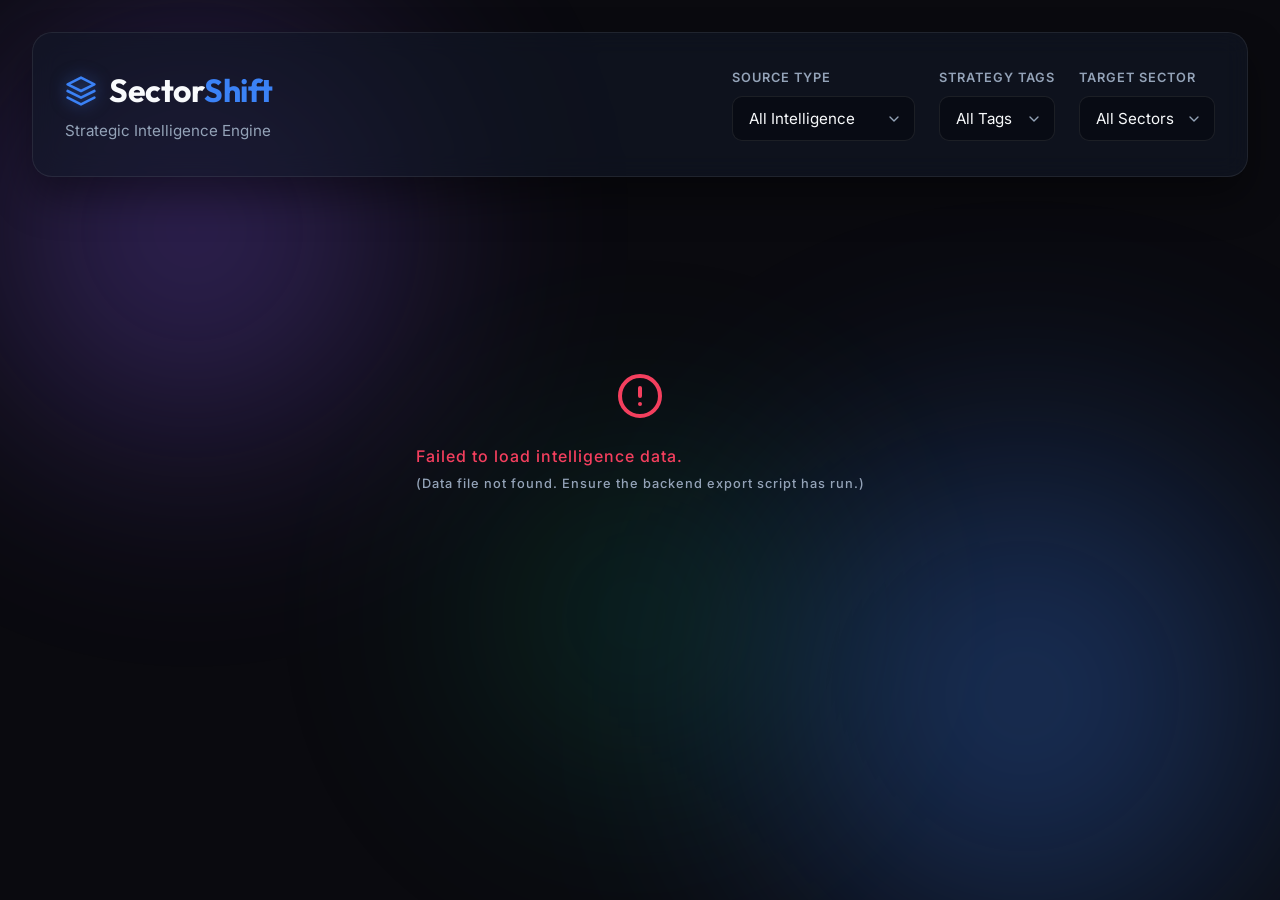
==== public/index.html @ 2c2e422d "feat: implement automated pipeline to fetch, analyze, and export ArXiv and Yahoo Finance data to Tur" ====
<!DOCTYPE html>
<html lang="en">
<head>
    <meta charset="UTF-8">
    <meta name="viewport" content="width=device-width, initial-scale=1.0">
    <title>SectorShift | Strategic Intelligence Engine</title>
    <meta name="description" content="AI-powered dashboard for analyzing breakthrough academic research and market news.">
    <link rel="preconnect" href="https://fonts.googleapis.com">
    <link rel="preconnect" href="https://fonts.gstatic.com" crossorigin>
    <link href="https://fonts.googleapis.com/css2?family=Outfit:wght@300;400;500;600;700&family=Inter:wght@300;400;500;600&display=swap" rel="stylesheet">
    <link rel="stylesheet" href="style.css">
</head>
<body>
    <div class="bg-animation">
        <div class="glow-orb orb-1"></div>
        <div class="glow-orb orb-2"></div>
        <div class="glow-orb orb-3"></div>
    </div>

    <main class="dashboard">
        <header class="glass-panel">
            <div class="header-content">
                <div class="logo">
                    <svg viewBox="0 0 24 24" width="32" height="32" stroke="currentColor" stroke-width="2" fill="none" stroke-linecap="round" stroke-linejoin="round" class="logo-icon"><polygon points="12 2 2 7 12 12 22 7 12 2"></polygon><polyline points="2 17 12 22 22 17"></polyline><polyline points="2 12 12 17 22 12"></polyline></svg>
                    <h1>Sector<span>Shift</span></h1>
                </div>
                <p class="tagline">Strategic Intelligence Engine</p>
            </div>
            
            <div class="controls">
                <div class="filter-group">
                    <label for="filter-type">Source Type</label>
                    <select id="filter-type">
                        <option value="all">All Intelligence</option>
                        <option value="papers">Academic Papers</option>
                        <option value="news">Market News</option>
                    </select>
                </div>
                
                <div class="filter-group">
                    <label for="filter-tag">Strategy Tags</label>
                    <select id="filter-tag">
                        <option value="all">All Tags</option>
                    </select>
                </div>
                
                <div class="filter-group">
                    <label for="filter-sector">Target Sector</label>
                    <select id="filter-sector">
                        <option value="all">All Sectors</option>
                    </select>
                </div>
            </div>
        </header>

        <section id="results-grid" class="results-grid">
            <div class="loading-state">
                <div class="spinner"></div>
                <p>Synthesizing Intelligence...</p>
            </div>
        </section>
    </main>

    <script src="app.js"></script>
</body>
</html>
---- public/style.css ----
:root {
    --bg-dark: #0a0a0f;
    --text-primary: #f8fafc;
    --text-secondary: #94a3b8;
    --accent-blue: #3b82f6;
    --accent-purple: #8b5cf6;
    --accent-emerald: #10b981;
    --accent-rose: #f43f5e;
    
    --glass-bg: rgba(17, 24, 39, 0.6);
    --glass-border: rgba(255, 255, 255, 0.08);
    --glass-highlight: rgba(255, 255, 255, 0.12);
    
    --font-heading: 'Outfit', sans-serif;
    --font-body: 'Inter', sans-serif;
}

* {
    margin: 0;
    padding: 0;
    box-sizing: border-box;
}

body {
    background-color: var(--bg-dark);
    color: var(--text-primary);
    font-family: var(--font-body);
    min-height: 100vh;
    overflow-x: hidden;
    position: relative;
    line-height: 1.6;
}

/* Dynamic Background Orbs */
.bg-animation {
    position: fixed;
    top: 0;
    left: 0;
    width: 100vw;
    height: 100vh;
    z-index: -1;
    overflow: hidden;
}

.glow-orb {
    position: absolute;
    border-radius: 50%;
    filter: blur(100px);
    opacity: 0.4;
    animation: float 20s infinite alternate;
}

.orb-1 {
    top: -10%;
    left: -10%;
    width: 50vw;
    height: 50vw;
    background: radial-gradient(circle, var(--accent-purple), transparent 70%);
    animation-delay: 0s;
}

.orb-2 {
    bottom: -20%;
    right: -10%;
    width: 60vw;
    height: 60vw;
    background: radial-gradient(circle, var(--accent-blue), transparent 70%);
    animation-delay: -5s;
}

.orb-3 {
    top: 40%;
    left: 50%;
    width: 40vw;
    height: 40vw;
    background: radial-gradient(circle, var(--accent-emerald), transparent 70%);
    transform: translateX(-50%);
    animation-delay: -10s;
    opacity: 0.2;
}

@keyframes float {
    0% { transform: translate(0, 0) scale(1); }
    100% { transform: translate(30px, 50px) scale(1.1); }
}

/* Layout Elements */
.dashboard {
    max-width: 1400px;
    margin: 0 auto;
    padding: 2rem;
    display: flex;
    flex-direction: column;
    gap: 2rem;
}

.glass-panel {
    background: var(--glass-bg);
    backdrop-filter: blur(12px);
    -webkit-backdrop-filter: blur(12px);
    border: 1px solid var(--glass-border);
    border-radius: 20px;
    padding: 2rem;
    box-shadow: 0 20px 40px rgba(0, 0, 0, 0.4);
}

header {
    display: flex;
    justify-content: space-between;
    align-items: center;
    flex-wrap: wrap;
    gap: 2rem;
    position: sticky;
    top: 1rem;
    z-index: 100;
}

.logo {
    display: flex;
    align-items: center;
    gap: 12px;
}

.logo-icon {
    color: var(--accent-blue);
    filter: drop-shadow(0 0 8px rgba(59, 130, 246, 0.5));
}

h1 {
    font-family: var(--font-heading);
    font-size: 2rem;
    font-weight: 700;
    letter-spacing: -0.5px;
}

h1 span {
    color: var(--accent-blue);
}

.tagline {
    color: var(--text-secondary);
    font-size: 0.95rem;
    margin-top: 0.2rem;
}

.controls {
    display: flex;
    gap: 1.5rem;
    flex-wrap: wrap;
}

.filter-group {
    display: flex;
    flex-direction: column;
    gap: 0.5rem;
}

label {
    font-size: 0.8rem;
    text-transform: uppercase;
    letter-spacing: 1px;
    color: var(--text-secondary);
    font-weight: 600;
}

select {
    appearance: none;
    background: rgba(0, 0, 0, 0.3);
    border: 1px solid var(--glass-border);
    color: var(--text-primary);
    padding: 0.75rem 2.5rem 0.75rem 1rem;
    border-radius: 10px;
    font-family: var(--font-body);
    font-size: 0.95rem;
    outline: none;
    cursor: pointer;
    transition: all 0.3s ease;
    background-image: url("data:image/svg+xml,%3Csvg xmlns='http://www.w3.org/2000/svg' width='16' height='16' viewBox='0 0 24 24' fill='none' stroke='%2394a3b8' stroke-width='2' stroke-linecap='round' stroke-linejoin='round'%3E%3Cpath d='M6 9l6 6 6-6'/%3E%3C/svg%3E");
    background-repeat: no-repeat;
    background-position: right 0.75rem center;
}

select:hover, select:focus {
    border-color: var(--accent-blue);
    background-color: rgba(0, 0, 0, 0.5);
}

select option {
    background: var(--bg-dark);
    color: var(--text-primary);
}

/* Grid & Cards */
.results-grid {
    display: grid;
    grid-template-columns: repeat(auto-fill, minmax(380px, 1fr));
    gap: 1.5rem;
}

.card {
    background: var(--glass-bg);
    border: 1px solid var(--glass-border);
    border-radius: 16px;
    padding: 1.5rem;
    display: flex;
    flex-direction: column;
    gap: 1rem;
    transition: all 0.4s cubic-bezier(0.175, 0.885, 0.32, 1.275);
    position: relative;
    overflow: hidden;
}

.card::before {
    content: '';
    position: absolute;
    top: 0;
    left: 0;
    width: 100%;
    height: 4px;
    background: linear-gradient(90deg, var(--accent-blue), var(--accent-purple));
    opacity: 0;
    transition: opacity 0.3s ease;
}

.card:hover {
    transform: translateY(-5px);
    box-shadow: 0 15px 30px rgba(0, 0, 0, 0.5);
    border-color: var(--glass-highlight);
}

.card:hover::before {
    opacity: 1;
}

.card-header {
    display: flex;
    justify-content: space-between;
    align-items: flex-start;
    gap: 1rem;
}

.type-badge {
    font-size: 0.7rem;
    font-weight: 700;
    text-transform: uppercase;
    padding: 0.25rem 0.75rem;
    border-radius: 20px;
    letter-spacing: 1px;
}

.type-paper {
    background: rgba(139, 92, 246, 0.2);
    color: #c4b5fd;
    border: 1px solid rgba(139, 92, 246, 0.3);
}

.type-news {
    background: rgba(59, 130, 246, 0.2);
    color: #93c5fd;
    border: 1px solid rgba(59, 130, 246, 0.3);
}

.score {
    display: flex;
    align-items: center;
    gap: 6px;
    font-weight: 700;
    font-size: 0.9rem;
}

.score-icon {
    width: 16px;
    height: 16px;
    color: var(--accent-emerald);
}

.card-title {
    font-family: var(--font-heading);
    font-size: 1.25rem;
    font-weight: 600;
    line-height: 1.3;
    color: #fff;
    margin-bottom: 0.25rem;
}

.card-title a {
    color: inherit;
    text-decoration: none;
    transition: color 0.2s ease;
}

.card-title a:hover {
    color: var(--accent-blue);
}

.card-date {
    font-size: 0.8rem;
    color: var(--text-secondary);
}

.card-body {
    flex-grow: 1;
    font-size: 0.95rem;
    color: var(--text-secondary);
}

/* Critical Insights Section */
.insight-box {
    background: rgba(0, 0, 0, 0.3);
    border-left: 3px solid var(--accent-blue);
    padding: 1rem;
    border-radius: 0 8px 8px 0;
    margin-top: 0.5rem;
}

.insight-label {
    display: block;
    font-size: 0.75rem;
    text-transform: uppercase;
    color: var(--accent-blue);
    font-weight: 700;
    letter-spacing: 1px;
    margin-bottom: 0.25rem;
}

.insight-content {
    color: #e2e8f0;
    font-weight: 500;
    font-size: 0.95rem;
}

/* Tags Layout */
.tags {
    display: flex;
    flex-wrap: wrap;
    gap: 0.5rem;
    margin-top: auto;
    padding-top: 1rem;
    border-top: 1px solid var(--glass-border);
}

.tag {
    font-size: 0.75rem;
    padding: 0.25rem 0.75rem;
    background: rgba(255, 255, 255, 0.05);
    border: 1px solid var(--glass-border);
    border-radius: 12px;
    color: var(--text-secondary);
    transition: all 0.2s ease;
}

.tag:hover {
    background: rgba(255, 255, 255, 0.1);
    color: var(--text-primary);
}

.entities {
    margin-top: 0.5rem;
    font-size: 0.85rem;
}

.entities span {
    color: var(--accent-emerald);
    font-weight: 600;
}

.disrupted span {
    color: var(--accent-rose);
}

/* Loading State */
.loading-state {
    grid-column: 1 / -1;
    display: flex;
    flex-direction: column;
    align-items: center;
    justify-content: center;
    height: 50vh;
    gap: 1.5rem;
    color: var(--text-secondary);
    font-weight: 500;
    letter-spacing: 1px;
}

.spinner {
    width: 50px;
    height: 50px;
    border: 3px solid rgba(59, 130, 246, 0.3);
    border-radius: 50%;
    border-top-color: var(--accent-blue);
    animation: spin 1s ease-in-out infinite;
}

@keyframes spin {
    to { transform: rotate(360deg); }
}

@media (max-width: 768px) {
    header {
        flex-direction: column;
        align-items: flex-start;
    }
    
    .controls {
        width: 100%;
    }
    
    .filter-group {
        flex: 1 1 100%;
    }
    
    .results-grid {
        grid-template-columns: 1fr;
    }
}
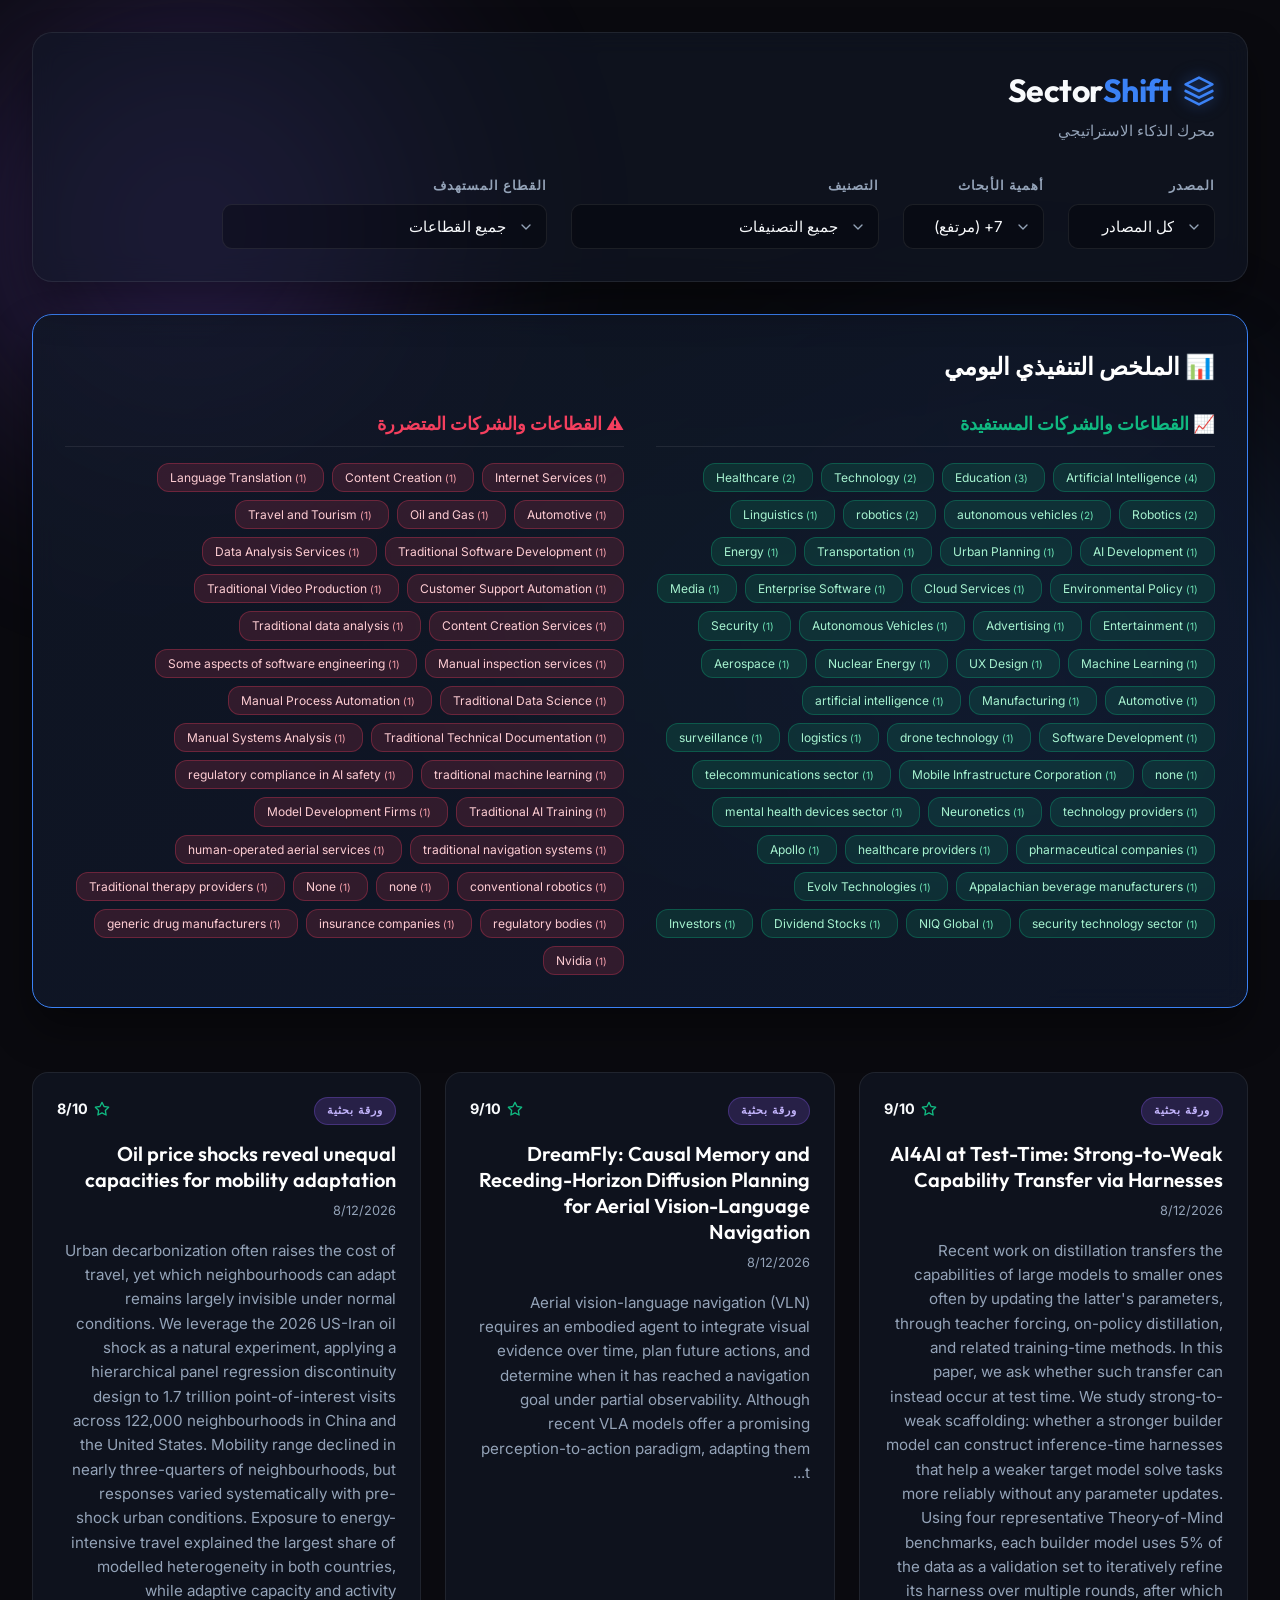
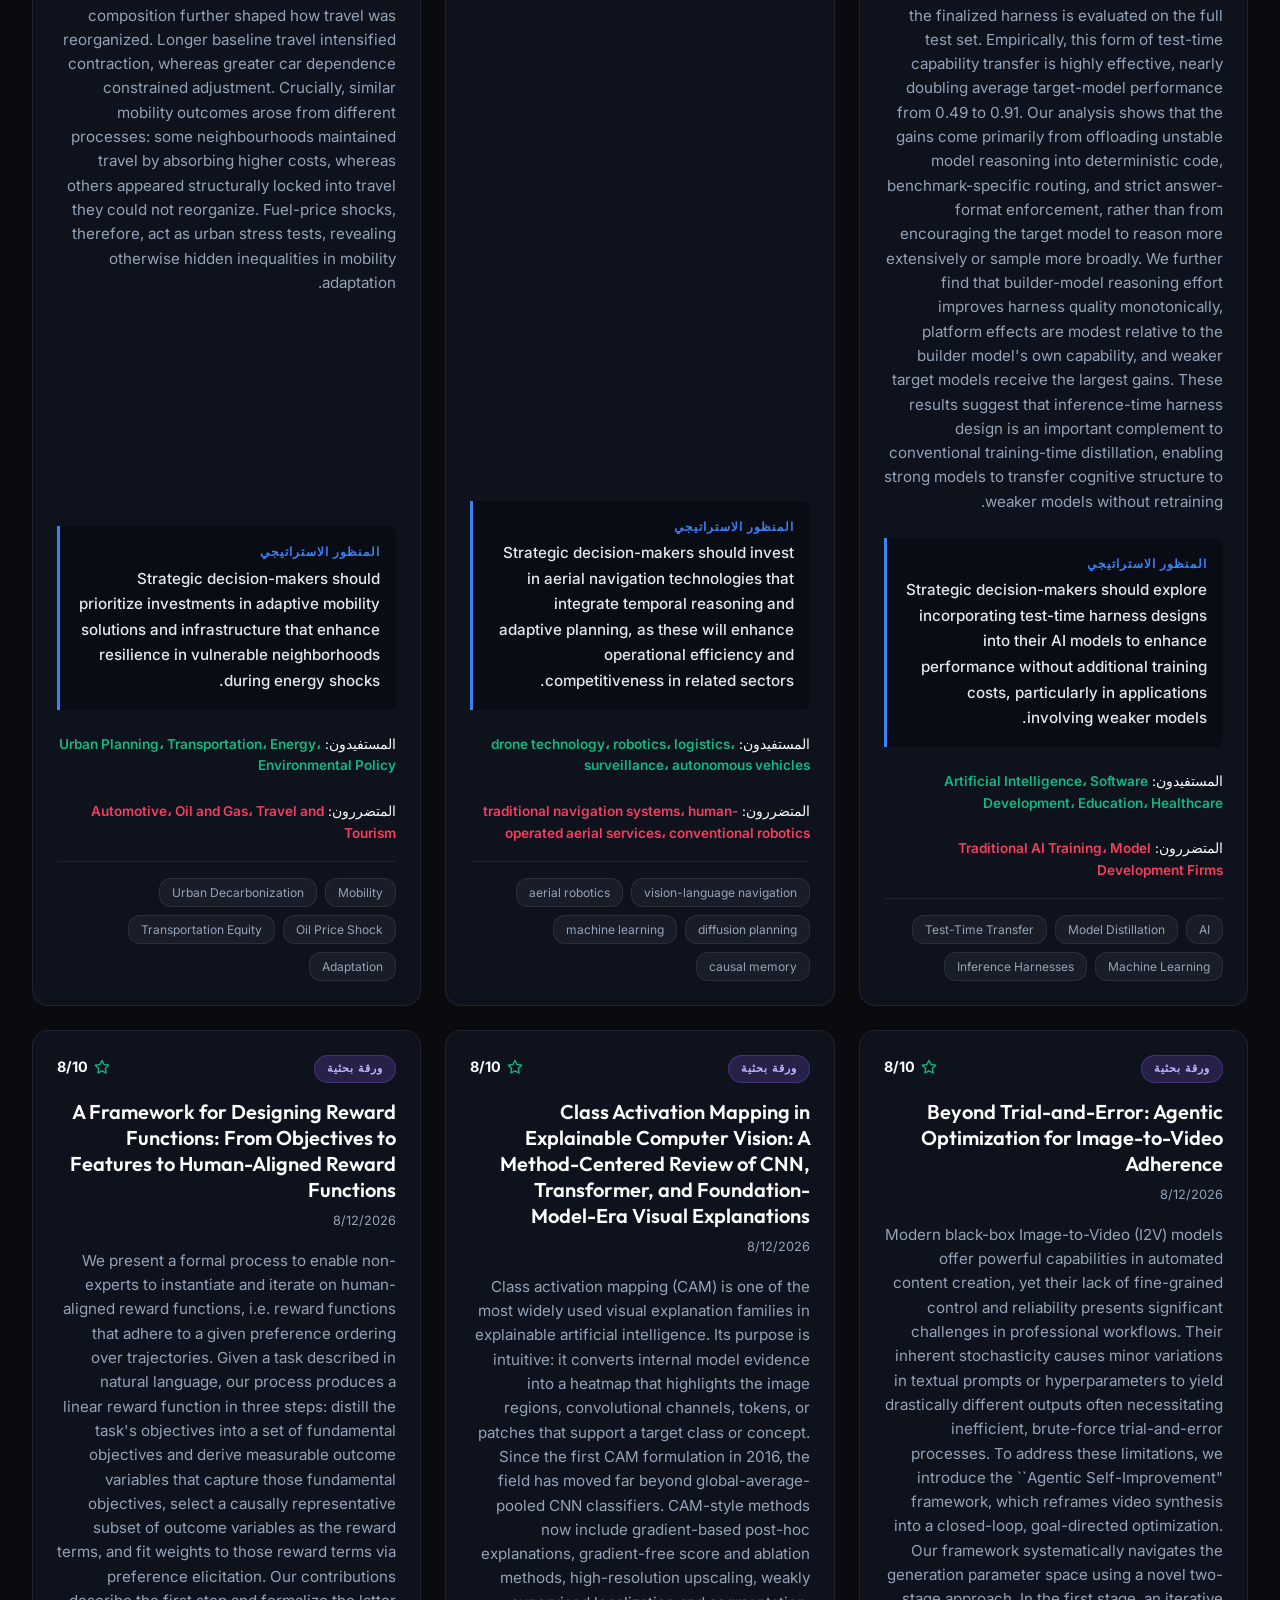
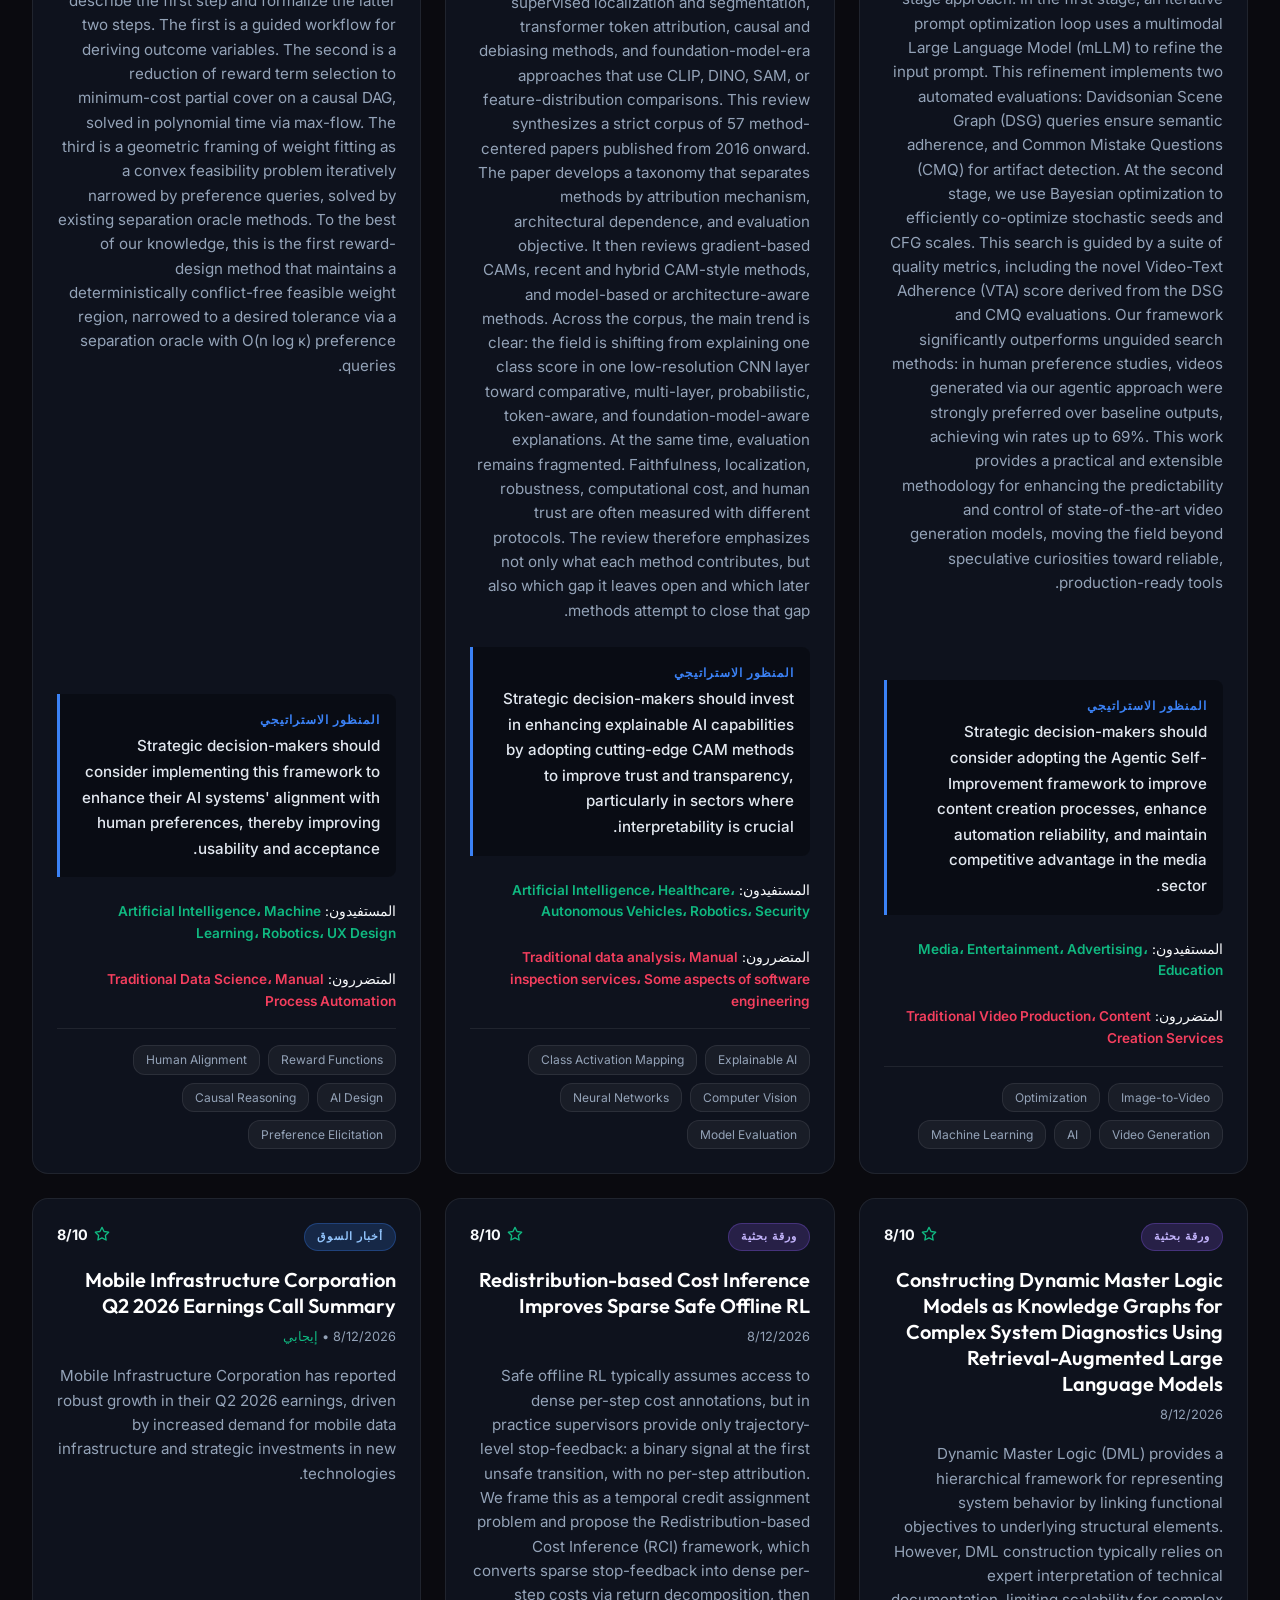
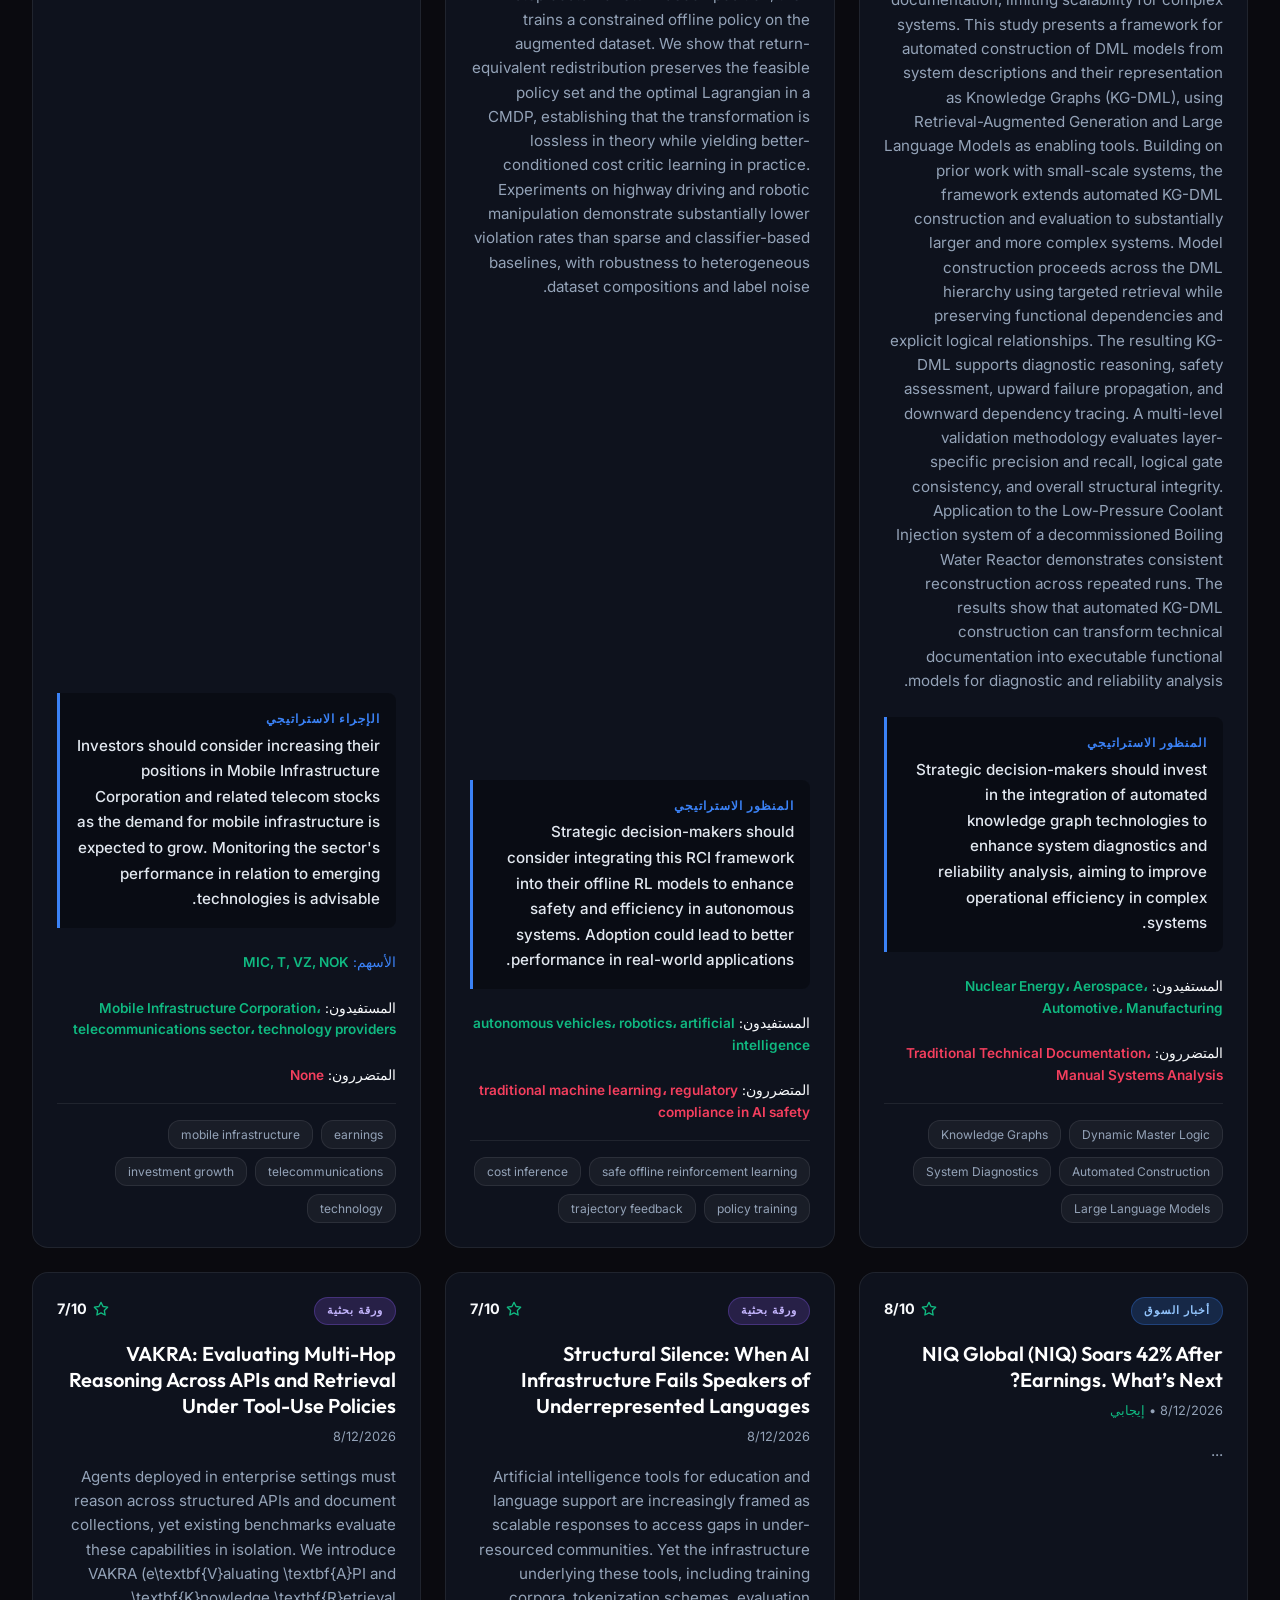
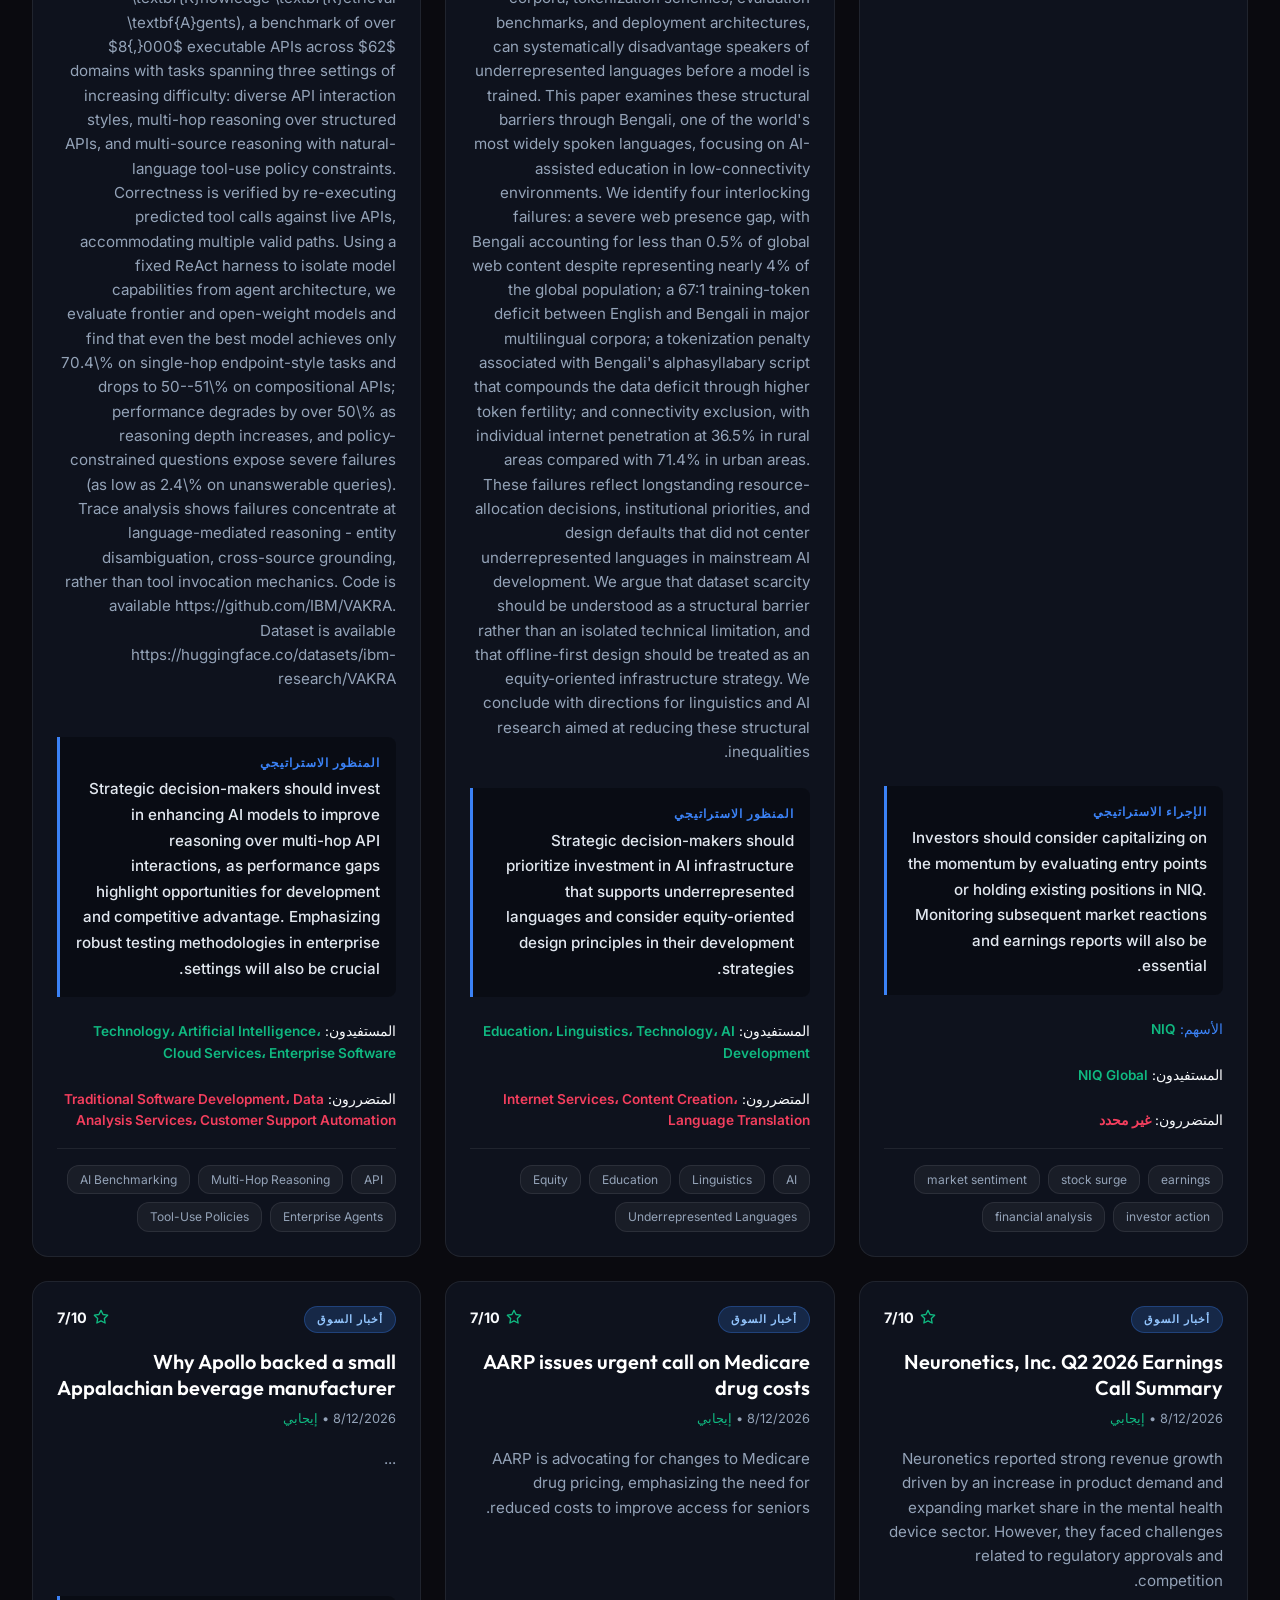
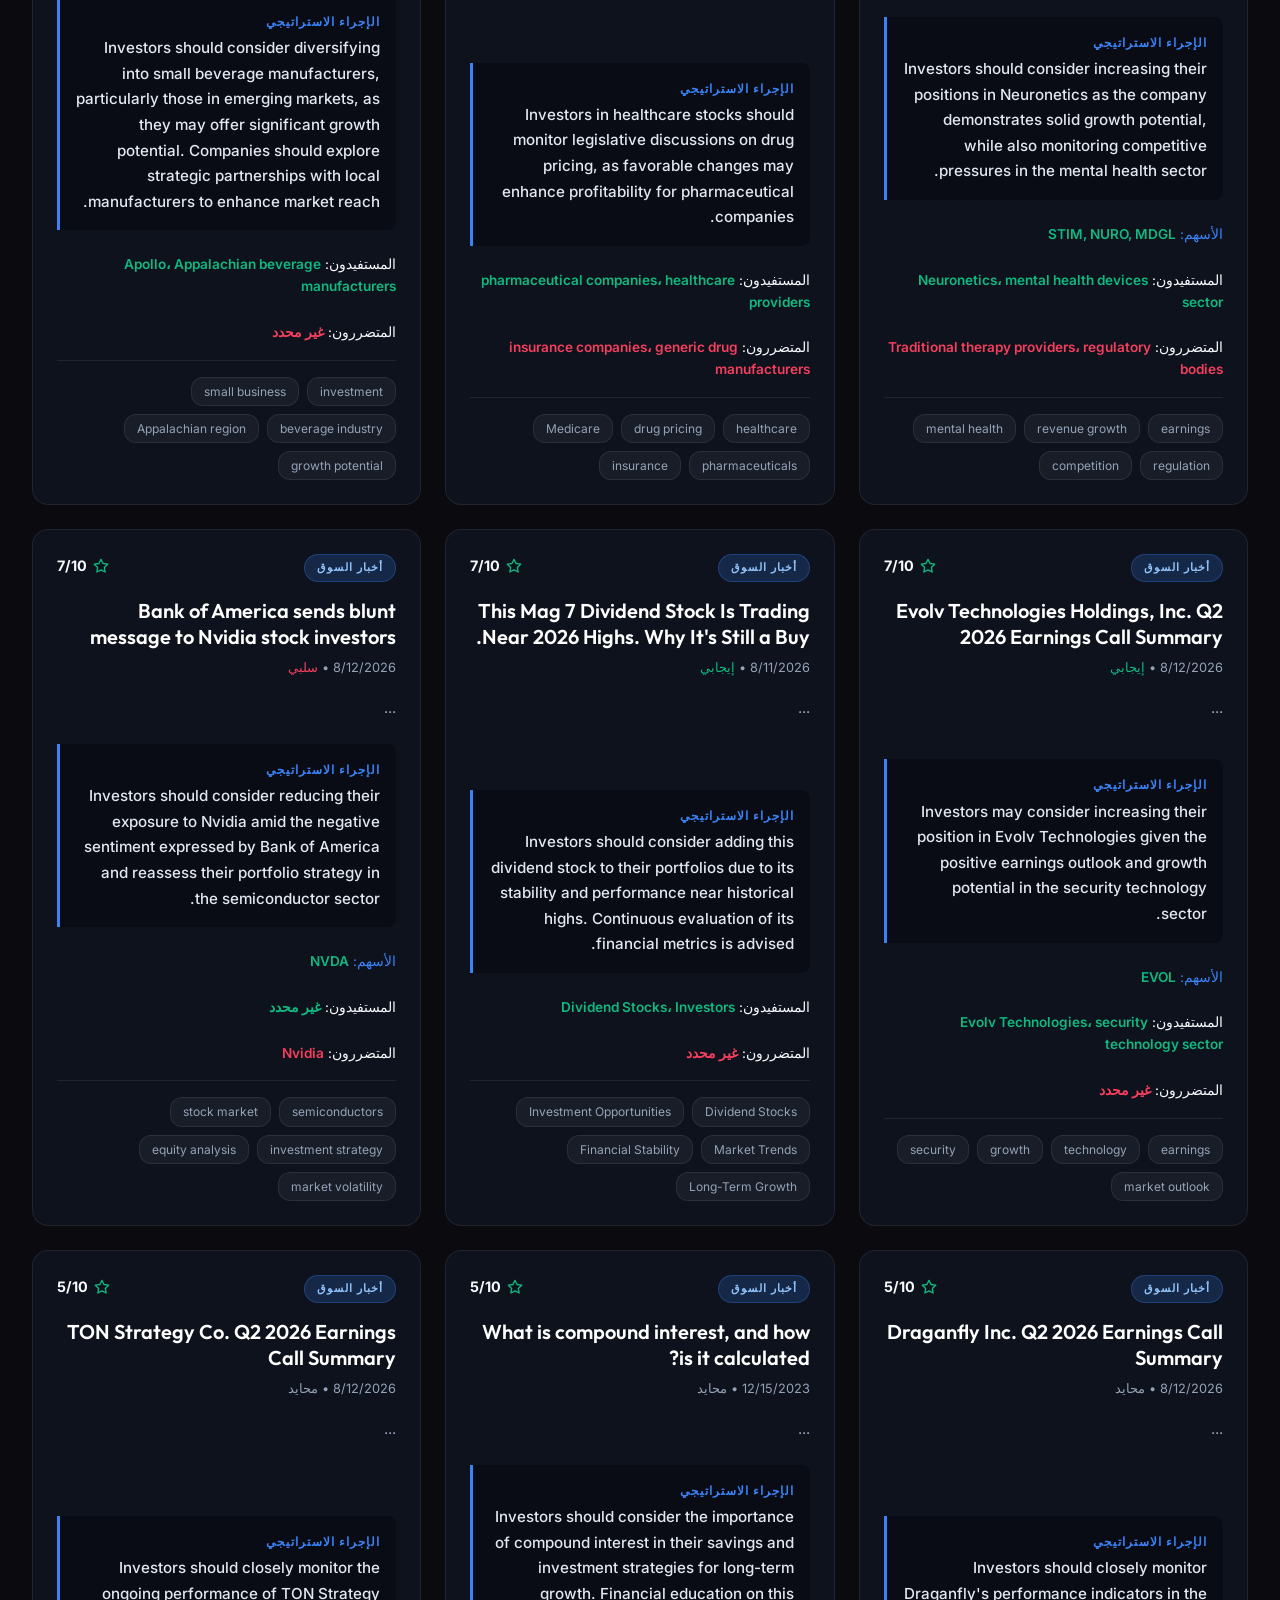
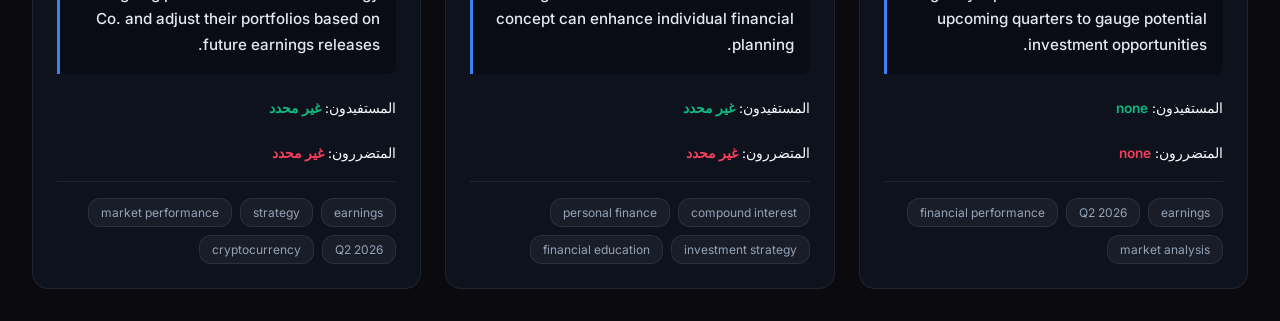
==== commit 3124b04d: "feat: initialize frontend dashboard with data processing and dynamic filtering capabilities" ====
--- a/public/index.html
+++ b/public/index.html
@@ -24,34 +24,60 @@
                     <svg viewBox="0 0 24 24" width="32" height="32" stroke="currentColor" stroke-width="2" fill="none" stroke-linecap="round" stroke-linejoin="round" class="logo-icon"><polygon points="12 2 2 7 12 12 22 7 12 2"></polygon><polyline points="2 17 12 22 22 17"></polyline><polyline points="2 12 12 17 22 12"></polyline></svg>
                     <h1>Sector<span>Shift</span></h1>
                 </div>
-                <p class="tagline">Strategic Intelligence Engine</p>
+                <p class="tagline">محرك الذكاء الاستراتيجي</p>
             </div>
             
             <div class="controls">
                 <div class="filter-group">
-                    <label for="filter-type">Source Type</label>
+                    <label for="filter-type">المصدر</label>
                     <select id="filter-type">
-                        <option value="all">All Intelligence</option>
-                        <option value="papers">Academic Papers</option>
-                        <option value="news">Market News</option>
+                        <option value="all">كل المصادر</option>
+                        <option value="papers">الأوراق البحثية</option>
+                        <option value="news">أخبار السوق</option>
+                    </select>
+                </div>
+
+                <div class="filter-group">
+                    <label for="filter-score">أهمية الأبحاث</label>
+                    <select id="filter-score">
+                        <option value="all">الكل</option>
+                        <option value="7" selected>7+ (مرتفع)</option>
+                        <option value="8">8+ (مهم جداً)</option>
+                        <option value="9">9+ (ثوري)</option>
                     </select>
                 </div>
                 
                 <div class="filter-group">
-                    <label for="filter-tag">Strategy Tags</label>
+                    <label for="filter-tag">التصنيف</label>
                     <select id="filter-tag">
-                        <option value="all">All Tags</option>
+                        <option value="all">جميع التصنيفات</option>
                     </select>
                 </div>
                 
                 <div class="filter-group">
-                    <label for="filter-sector">Target Sector</label>
+                    <label for="filter-sector">القطاع المستهدف</label>
                     <select id="filter-sector">
-                        <option value="all">All Sectors</option>
+                        <option value="all">جميع القطاعات</option>
                     </select>
                 </div>
             </div>
         </header>
+
+        <section id="executive-summary" class="glass-panel summary-panel" style="display: none;">
+            <div class="summary-header">
+                <h2>📊 الملخص التنفيذي اليومي</h2>
+            </div>
+            <div class="summary-body">
+                <div class="summary-column">
+                    <h3 class="benefiting-title">📈 القطاعات والشركات المستفيدة</h3>
+                    <div id="summary-benefiting" class="tags-container"></div>
+                </div>
+                <div class="summary-column">
+                    <h3 class="disrupted-title">⚠️ القطاعات والشركات المتضررة</h3>
+                    <div id="summary-disrupted" class="tags-container"></div>
+                </div>
+            </div>
+        </section>
 
         <section id="results-grid" class="results-grid">
             <div class="loading-state">
--- a/public/style.css
+++ b/public/style.css
@@ -11,8 +11,8 @@
     --glass-border: rgba(255, 255, 255, 0.08);
     --glass-highlight: rgba(255, 255, 255, 0.12);
     
-    --font-heading: 'Outfit', sans-serif;
-    --font-body: 'Inter', sans-serif;
+    --font-heading: 'Outfit', 'Cairo', sans-serif;
+    --font-body: 'Inter', 'Tajawal', sans-serif;
 }
 
 * {
@@ -22,6 +22,7 @@
 }
 
 body {
+    direction: rtl; /* Set direction to RTL for Arabic */
     background-color: var(--bg-dark);
     color: var(--text-primary);
     font-family: var(--font-body);
@@ -391,9 +392,65 @@
     animation: spin 1s ease-in-out infinite;
 }
 
+
 @keyframes spin {
     to { transform: rotate(360deg); }
 }
+
+/* Executive Summary Panel */
+.summary-panel {
+    margin-bottom: 2rem;
+    border-color: var(--accent-blue);
+    background: linear-gradient(145deg, rgba(17, 24, 39, 0.8), rgba(15, 23, 42, 0.9));
+}
+
+.summary-header h2 {
+    font-family: var(--font-heading);
+    font-size: 1.5rem;
+    color: #fff;
+    margin-bottom: 1.5rem;
+    display: flex;
+    align-items: center;
+    gap: 0.5rem;
+}
+
+.summary-body {
+    display: grid;
+    grid-template-columns: 1fr 1fr;
+    gap: 2rem;
+}
+
+.summary-column h3 {
+    font-size: 1.1rem;
+    margin-bottom: 1rem;
+    padding-bottom: 0.5rem;
+    border-bottom: 1px solid var(--glass-border);
+}
+
+.benefiting-title { color: var(--accent-emerald); }
+.disrupted-title { color: var(--accent-rose); }
+
+.tags-container {
+    display: flex;
+    flex-wrap: wrap;
+    gap: 0.5rem;
+}
+
+.tag-green {
+    background: rgba(16, 185, 129, 0.15);
+    border-color: rgba(16, 185, 129, 0.3);
+    color: #a7f3d0;
+}
+
+.tag-green small { color: #6ee7b7; margin-right: 4px; }
+
+.tag-red {
+    background: rgba(244, 63, 94, 0.15);
+    border-color: rgba(244, 63, 94, 0.3);
+    color: #fecdd3;
+}
+.tag-red small { color: #fda4af; margin-right: 4px; }
+
 
 @media (max-width: 768px) {
     header {
@@ -409,7 +466,8 @@
         flex: 1 1 100%;
     }
     
-    .results-grid {
+    .results-grid, .summary-body {
         grid-template-columns: 1fr;
     }
 }
+
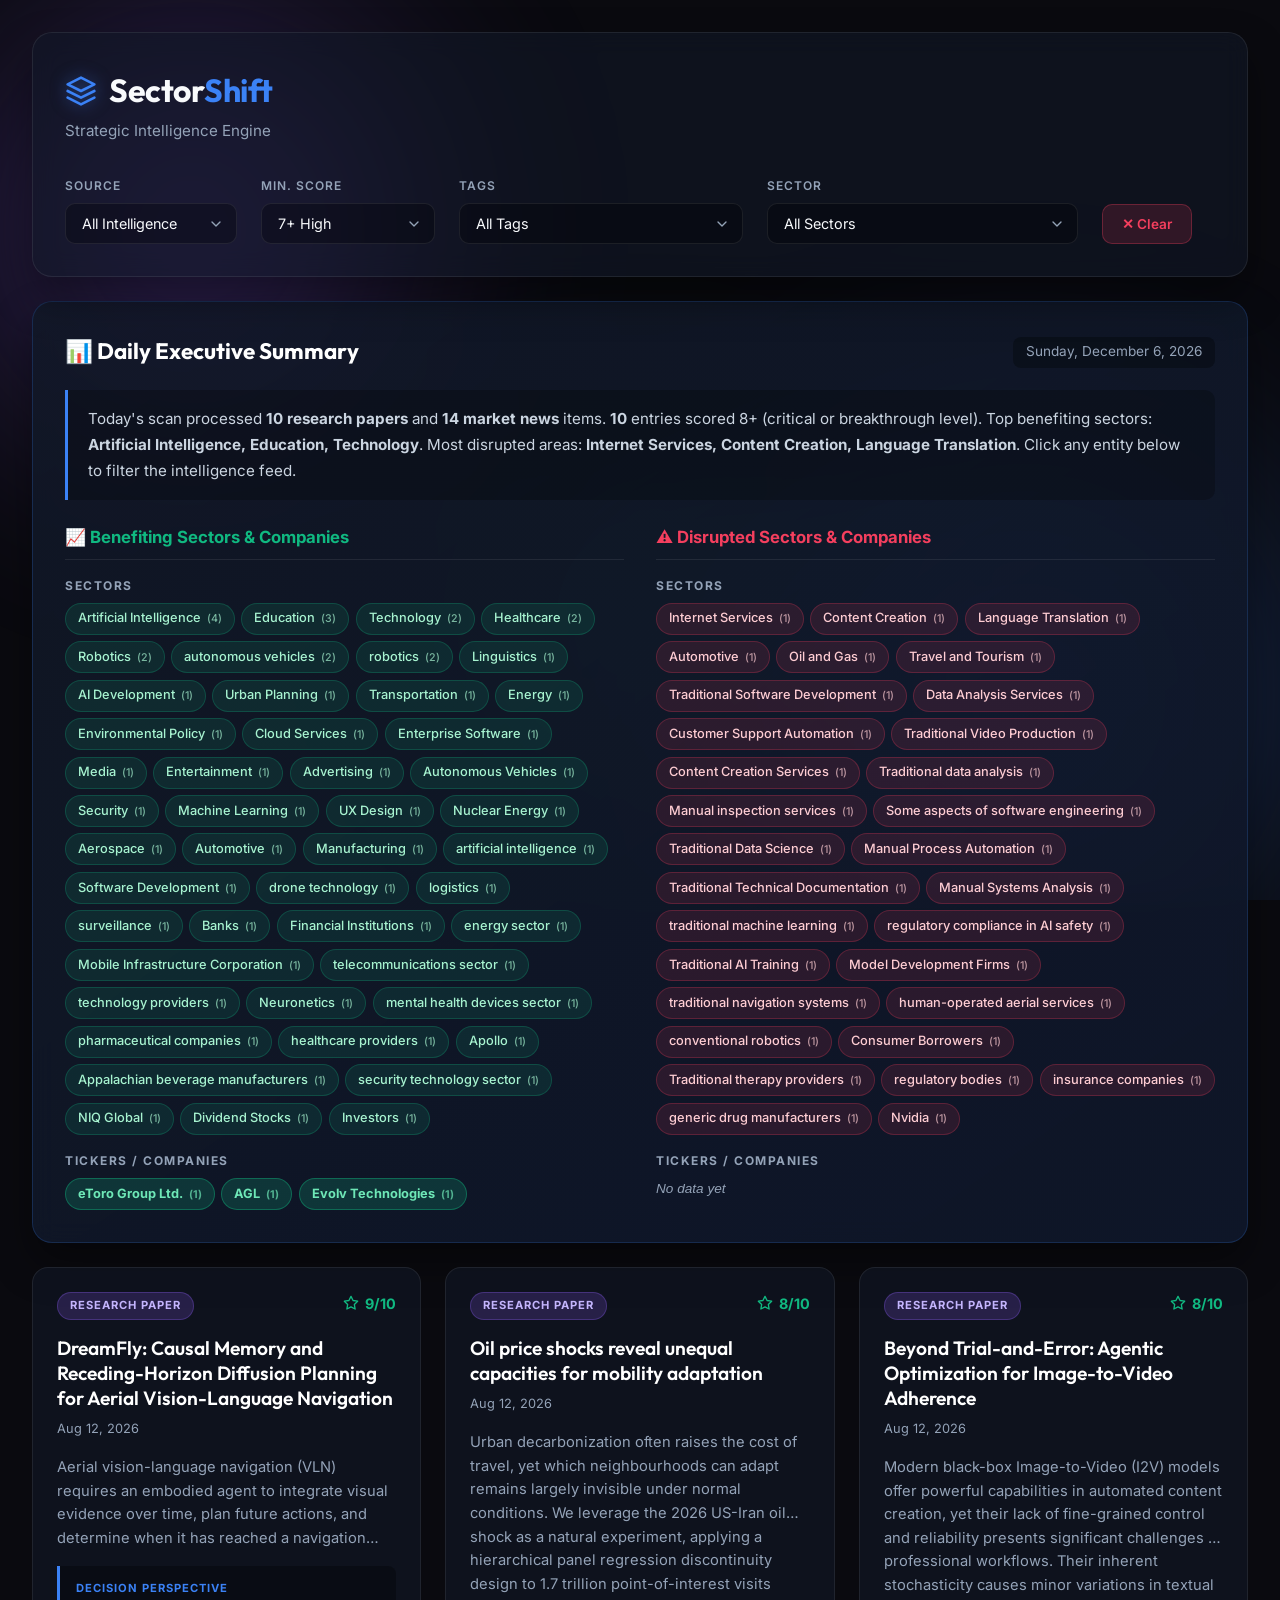
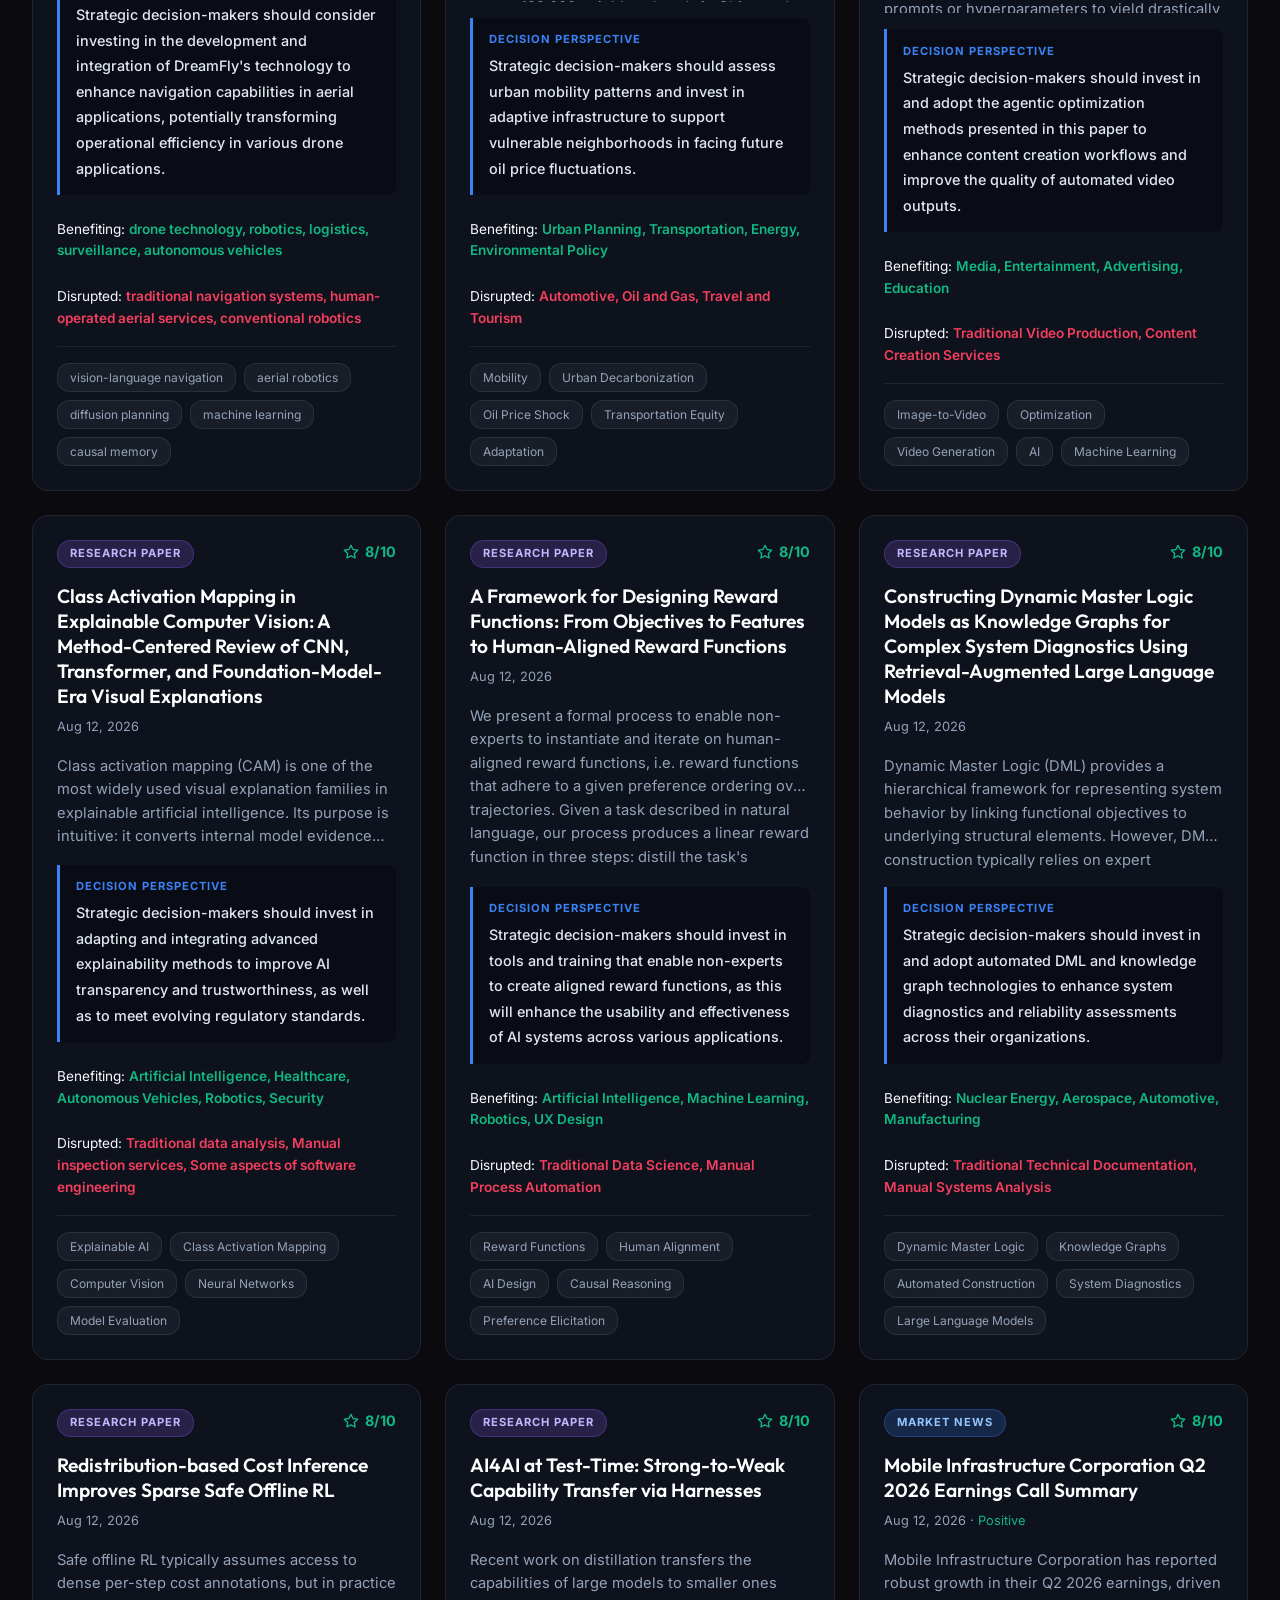
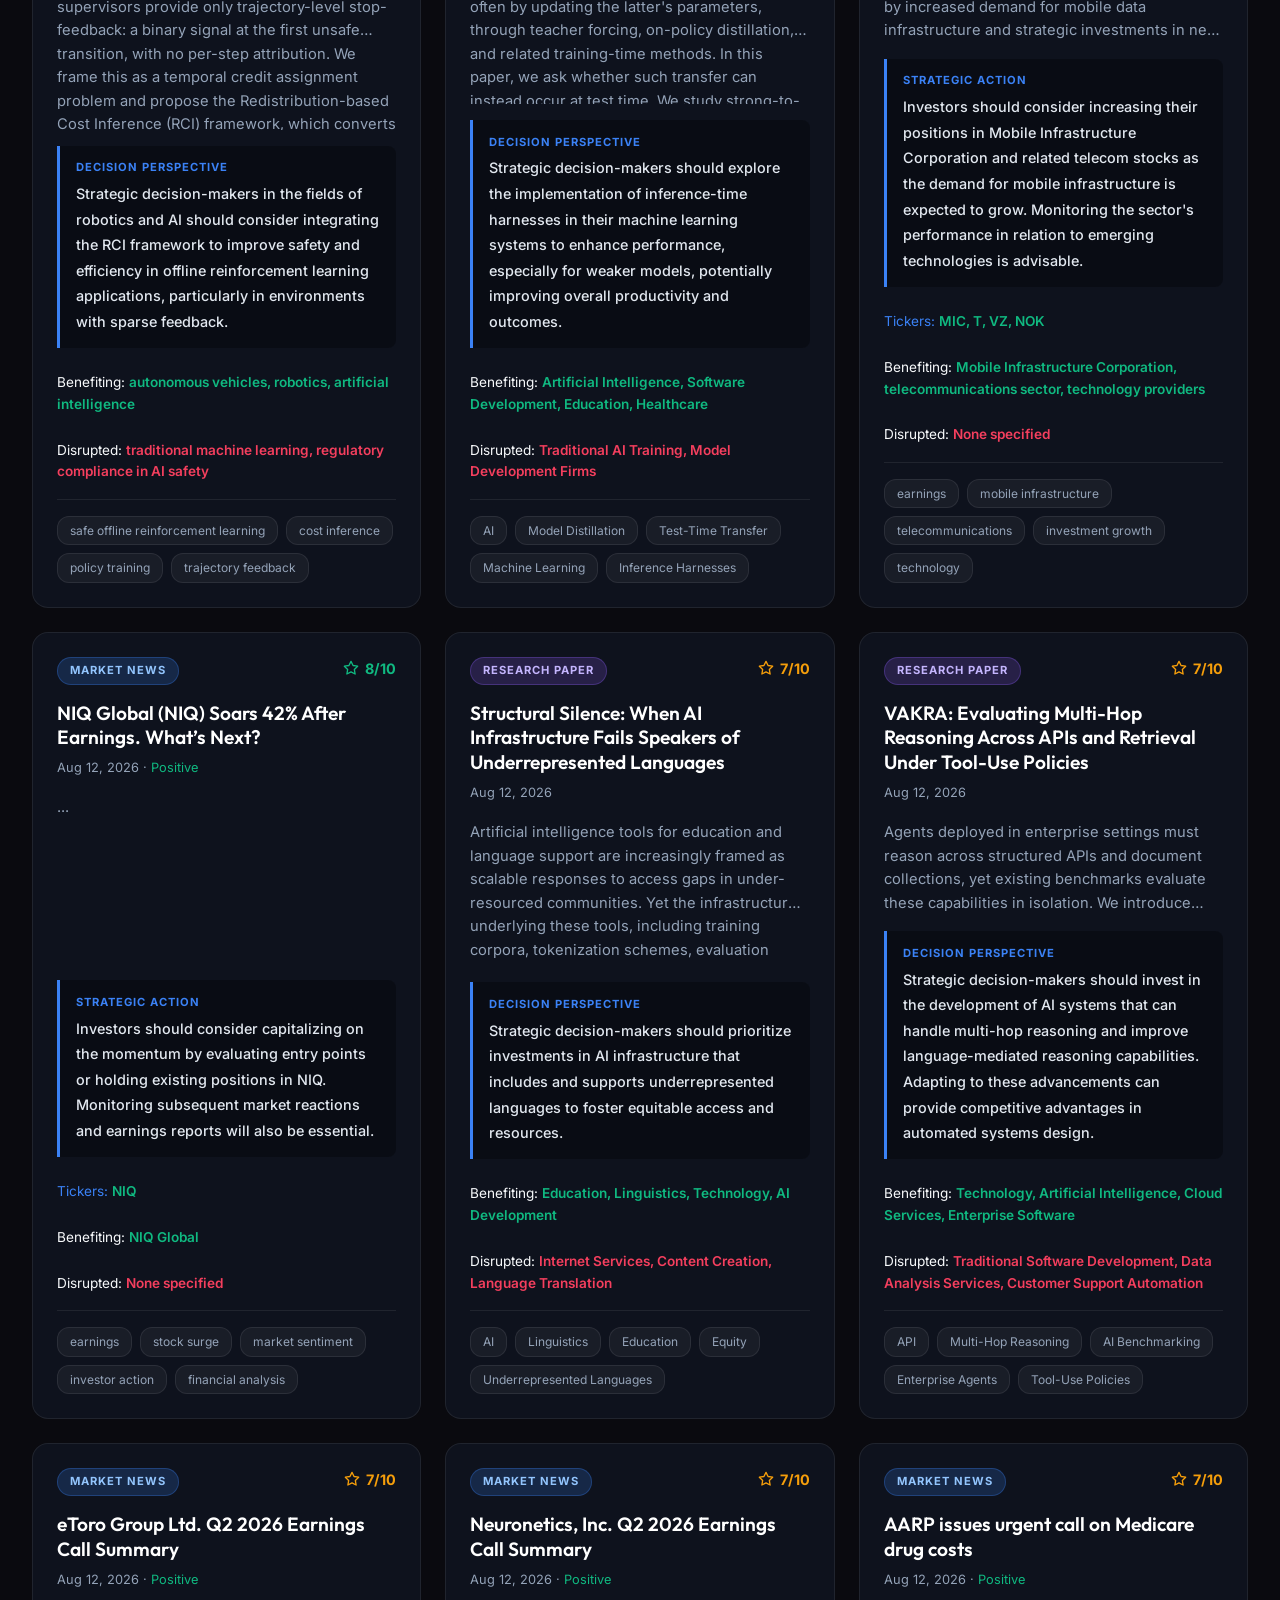
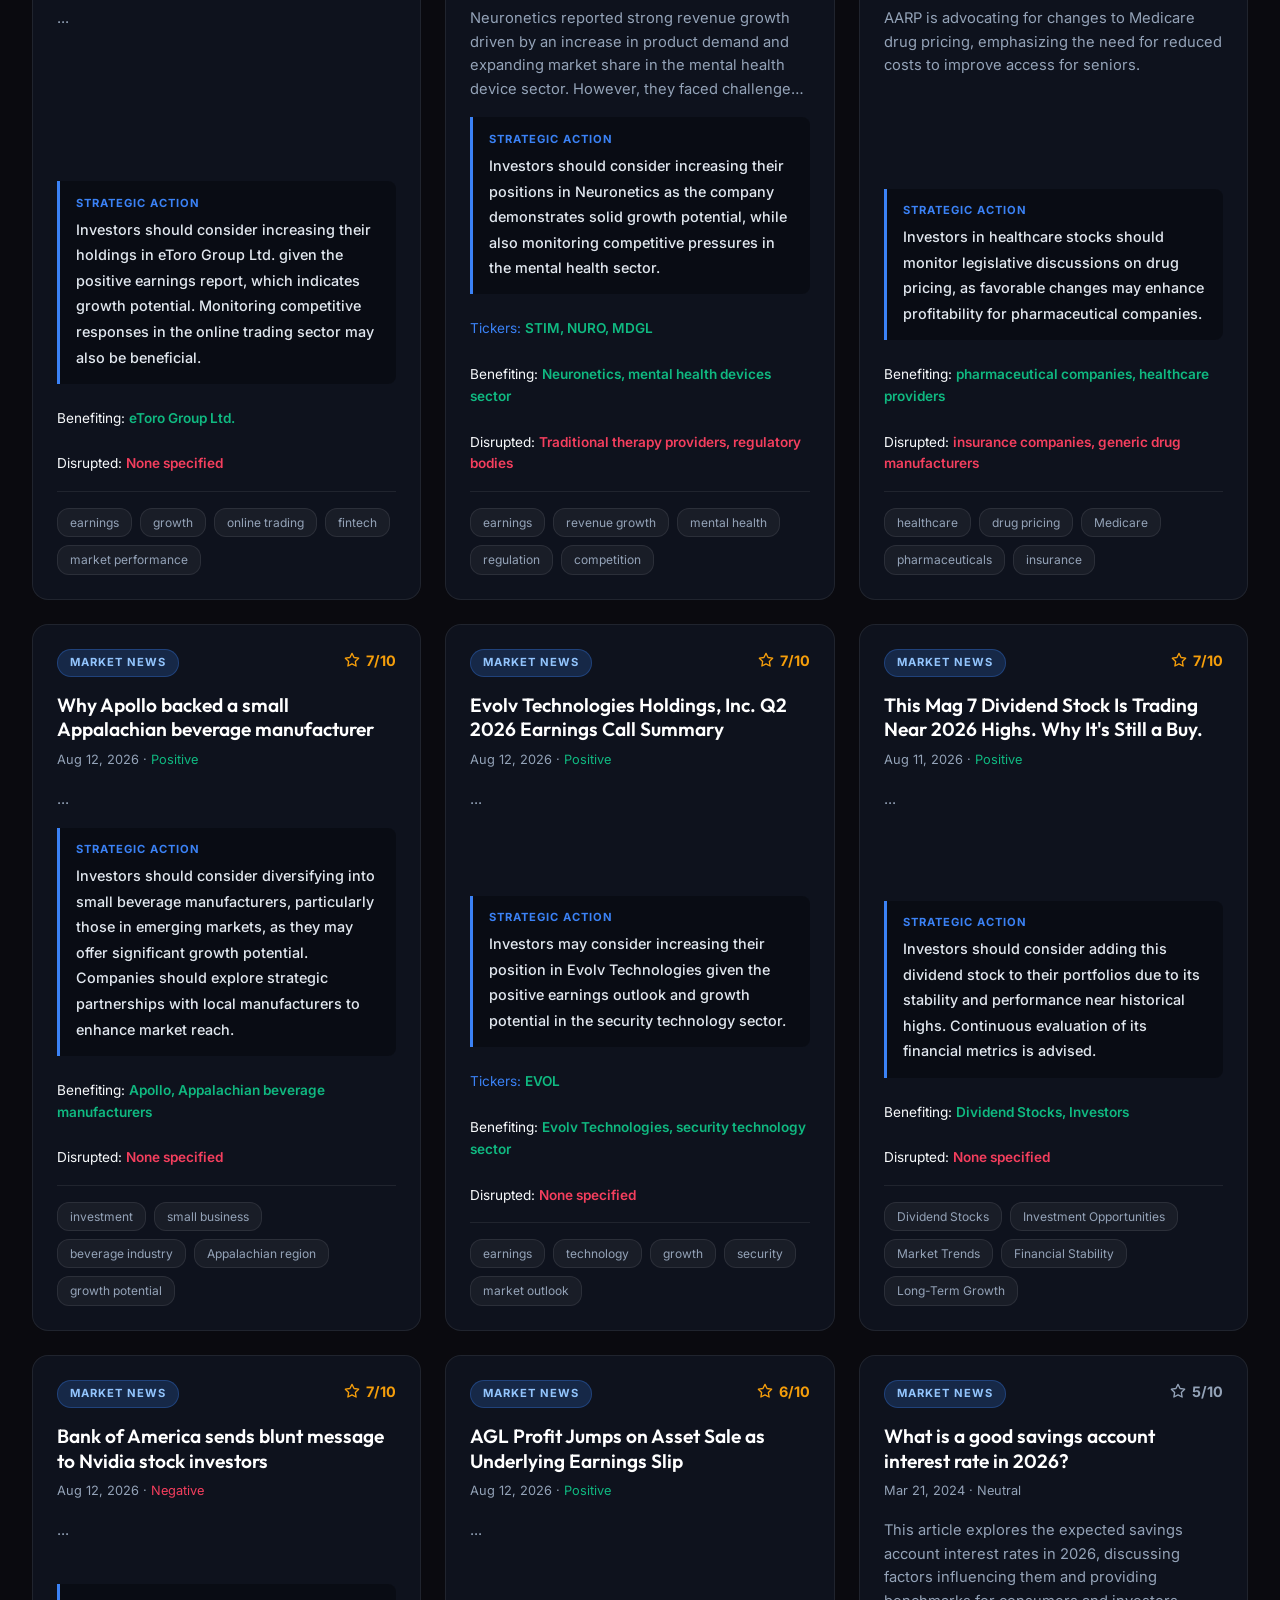
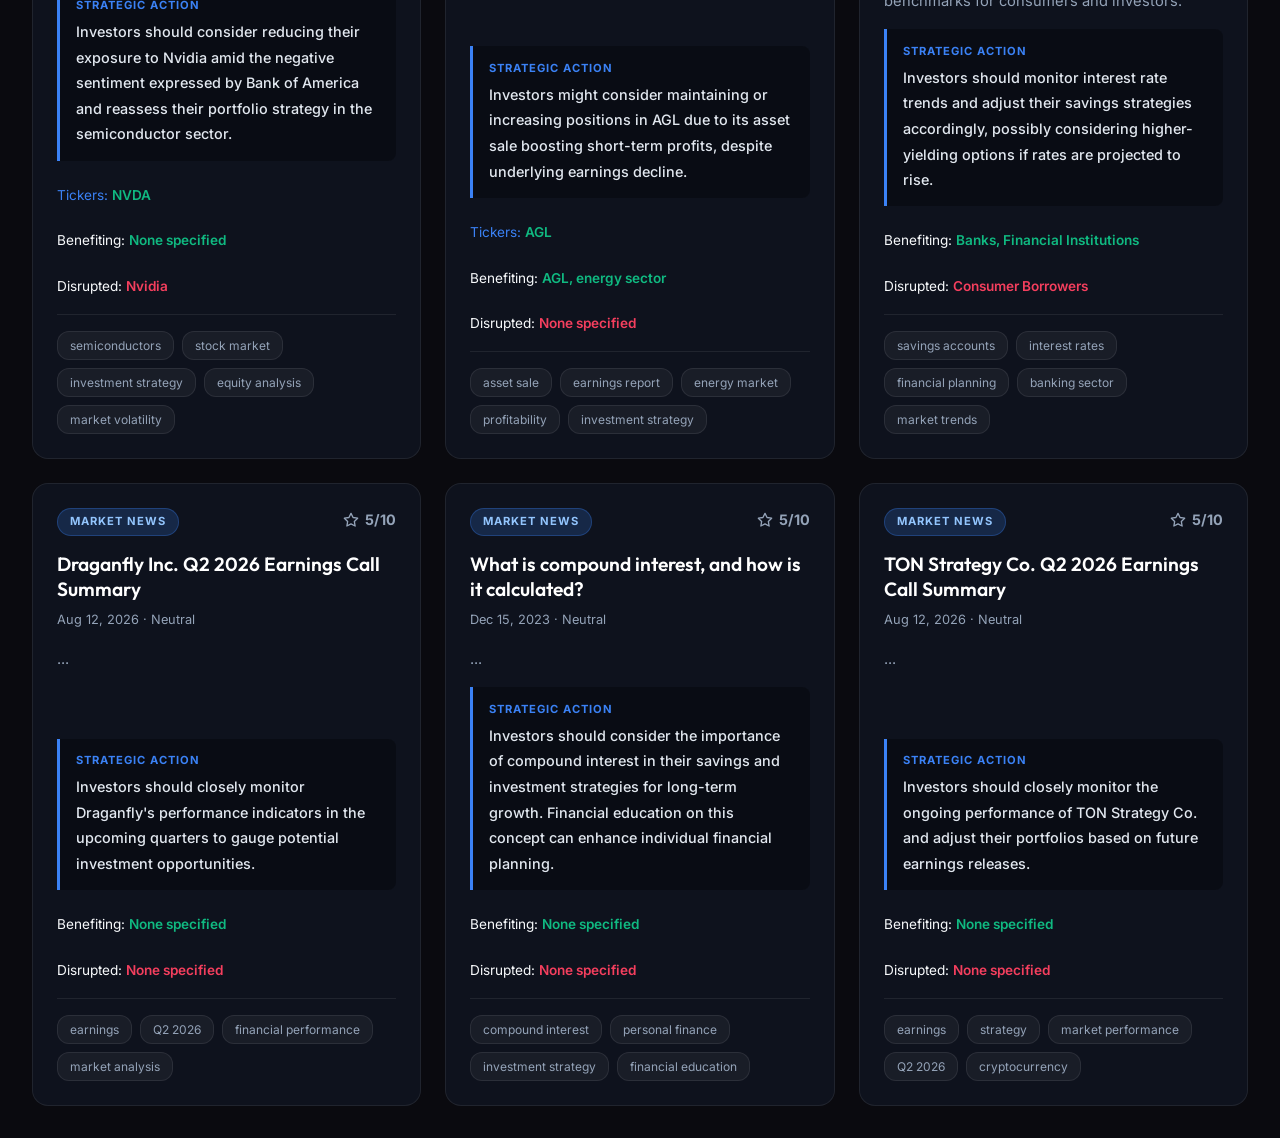
==== commit c9c8b629: "feat(ui): executive summary with clickable entities, score filter, sector/ticker separation" ====
--- a/public/index.html
+++ b/public/index.html
@@ -24,57 +24,84 @@
                     <svg viewBox="0 0 24 24" width="32" height="32" stroke="currentColor" stroke-width="2" fill="none" stroke-linecap="round" stroke-linejoin="round" class="logo-icon"><polygon points="12 2 2 7 12 12 22 7 12 2"></polygon><polyline points="2 17 12 22 22 17"></polyline><polyline points="2 12 12 17 22 12"></polyline></svg>
                     <h1>Sector<span>Shift</span></h1>
                 </div>
-                <p class="tagline">محرك الذكاء الاستراتيجي</p>
+                <p class="tagline">Strategic Intelligence Engine</p>
             </div>
             
             <div class="controls">
                 <div class="filter-group">
-                    <label for="filter-type">المصدر</label>
+                    <label for="filter-type">Source</label>
                     <select id="filter-type">
-                        <option value="all">كل المصادر</option>
-                        <option value="papers">الأوراق البحثية</option>
-                        <option value="news">أخبار السوق</option>
+                        <option value="all">All Intelligence</option>
+                        <option value="paper">Research Papers</option>
+                        <option value="news">Market News</option>
                     </select>
                 </div>
 
                 <div class="filter-group">
-                    <label for="filter-score">أهمية الأبحاث</label>
+                    <label for="filter-score">Min. Score</label>
                     <select id="filter-score">
-                        <option value="all">الكل</option>
-                        <option value="7" selected>7+ (مرتفع)</option>
-                        <option value="8">8+ (مهم جداً)</option>
-                        <option value="9">9+ (ثوري)</option>
+                        <option value="7" selected>7+ High</option>
+                        <option value="8">8+ Critical</option>
+                        <option value="9">9+ Breakthrough</option>
+                        <option value="all">Show All</option>
                     </select>
                 </div>
                 
                 <div class="filter-group">
-                    <label for="filter-tag">التصنيف</label>
+                    <label for="filter-tag">Tags</label>
                     <select id="filter-tag">
-                        <option value="all">جميع التصنيفات</option>
+                        <option value="all">All Tags</option>
                     </select>
                 </div>
                 
                 <div class="filter-group">
-                    <label for="filter-sector">القطاع المستهدف</label>
+                    <label for="filter-sector">Sector</label>
                     <select id="filter-sector">
-                        <option value="all">جميع القطاعات</option>
+                        <option value="all">All Sectors</option>
                     </select>
                 </div>
+
+                <button id="clear-filters" class="clear-btn" title="Clear all filters">✕ Clear</button>
             </div>
         </header>
 
-        <section id="executive-summary" class="glass-panel summary-panel" style="display: none;">
+        <!-- Active Filter Indicator -->
+        <div id="active-filter-bar" class="active-filter-bar" style="display:none;">
+            <span id="active-filter-label"></span>
+            <button id="dismiss-filter" class="dismiss-btn">✕</button>
+        </div>
+
+        <!-- Executive Summary -->
+        <section id="executive-summary" class="glass-panel summary-panel" style="display:none;">
             <div class="summary-header">
-                <h2>📊 الملخص التنفيذي اليومي</h2>
+                <h2>📊 Daily Executive Summary</h2>
+                <span id="summary-date" class="summary-date"></span>
             </div>
+            <div id="summary-narrative" class="summary-narrative"></div>
+
             <div class="summary-body">
-                <div class="summary-column">
-                    <h3 class="benefiting-title">📈 القطاعات والشركات المستفيدة</h3>
-                    <div id="summary-benefiting" class="tags-container"></div>
+                <div class="summary-section">
+                    <h3 class="section-title benefiting-title">📈 Benefiting Sectors & Companies</h3>
+                    <div class="entity-group">
+                        <h4>Sectors</h4>
+                        <div id="ben-sectors" class="tags-container"></div>
+                    </div>
+                    <div class="entity-group">
+                        <h4>Tickers / Companies</h4>
+                        <div id="ben-tickers" class="tags-container"></div>
+                    </div>
                 </div>
-                <div class="summary-column">
-                    <h3 class="disrupted-title">⚠️ القطاعات والشركات المتضررة</h3>
-                    <div id="summary-disrupted" class="tags-container"></div>
+
+                <div class="summary-section">
+                    <h3 class="section-title disrupted-title">⚠️ Disrupted Sectors & Companies</h3>
+                    <div class="entity-group">
+                        <h4>Sectors</h4>
+                        <div id="dis-sectors" class="tags-container"></div>
+                    </div>
+                    <div class="entity-group">
+                        <h4>Tickers / Companies</h4>
+                        <div id="dis-tickers" class="tags-container"></div>
+                    </div>
                 </div>
             </div>
         </section>
--- a/public/style.css
+++ b/public/style.css
@@ -6,13 +6,14 @@
     --accent-purple: #8b5cf6;
     --accent-emerald: #10b981;
     --accent-rose: #f43f5e;
+    --accent-amber: #f59e0b;
     
     --glass-bg: rgba(17, 24, 39, 0.6);
     --glass-border: rgba(255, 255, 255, 0.08);
     --glass-highlight: rgba(255, 255, 255, 0.12);
     
-    --font-heading: 'Outfit', 'Cairo', sans-serif;
-    --font-body: 'Inter', 'Tajawal', sans-serif;
+    --font-heading: 'Outfit', sans-serif;
+    --font-body: 'Inter', sans-serif;
 }
 
 * {
@@ -22,7 +23,6 @@
 }
 
 body {
-    direction: rtl; /* Set direction to RTL for Arabic */
     background-color: var(--bg-dark);
     color: var(--text-primary);
     font-family: var(--font-body);
@@ -92,7 +92,7 @@
     padding: 2rem;
     display: flex;
     flex-direction: column;
-    gap: 2rem;
+    gap: 1.5rem;
 }
 
 .glass-panel {
@@ -148,6 +148,7 @@
     display: flex;
     gap: 1.5rem;
     flex-wrap: wrap;
+    align-items: flex-end;
 }
 
 .filter-group {
@@ -157,7 +158,7 @@
 }
 
 label {
-    font-size: 0.8rem;
+    font-size: 0.75rem;
     text-transform: uppercase;
     letter-spacing: 1px;
     color: var(--text-secondary);
@@ -169,10 +170,10 @@
     background: rgba(0, 0, 0, 0.3);
     border: 1px solid var(--glass-border);
     color: var(--text-primary);
-    padding: 0.75rem 2.5rem 0.75rem 1rem;
+    padding: 0.7rem 2.5rem 0.7rem 1rem;
     border-radius: 10px;
     font-family: var(--font-body);
-    font-size: 0.95rem;
+    font-size: 0.9rem;
     outline: none;
     cursor: pointer;
     transition: all 0.3s ease;
@@ -191,7 +192,191 @@
     color: var(--text-primary);
 }
 
-/* Grid & Cards */
+.clear-btn {
+    background: rgba(244, 63, 94, 0.15);
+    border: 1px solid rgba(244, 63, 94, 0.3);
+    color: var(--accent-rose);
+    padding: 0.7rem 1.2rem;
+    border-radius: 10px;
+    font-family: var(--font-body);
+    font-size: 0.85rem;
+    font-weight: 600;
+    cursor: pointer;
+    transition: all 0.3s ease;
+}
+.clear-btn:hover {
+    background: rgba(244, 63, 94, 0.3);
+}
+
+/* Active Filter Bar */
+.active-filter-bar {
+    display: flex;
+    align-items: center;
+    justify-content: space-between;
+    background: linear-gradient(90deg, rgba(59,130,246,0.15), rgba(139,92,246,0.1));
+    border: 1px solid rgba(59,130,246,0.3);
+    border-radius: 12px;
+    padding: 0.75rem 1.25rem;
+    font-size: 0.9rem;
+    color: #93c5fd;
+    animation: slideDown 0.3s ease;
+}
+
+@keyframes slideDown {
+    from { opacity: 0; transform: translateY(-10px); }
+    to { opacity: 1; transform: translateY(0); }
+}
+
+.active-filter-bar span {
+    font-weight: 600;
+}
+
+.dismiss-btn {
+    background: transparent;
+    border: none;
+    color: var(--text-secondary);
+    cursor: pointer;
+    font-size: 1rem;
+    padding: 0 0.5rem;
+    transition: color 0.2s;
+}
+.dismiss-btn:hover { color: var(--accent-rose); }
+
+
+/* ==================== EXECUTIVE SUMMARY ==================== */
+.summary-panel {
+    border-color: rgba(59, 130, 246, 0.2);
+    background: linear-gradient(145deg, rgba(17, 24, 39, 0.85), rgba(15, 23, 42, 0.95));
+}
+
+.summary-header {
+    display: flex;
+    justify-content: space-between;
+    align-items: center;
+    margin-bottom: 1.25rem;
+}
+
+.summary-header h2 {
+    font-family: var(--font-heading);
+    font-size: 1.4rem;
+    color: #fff;
+}
+
+.summary-date {
+    font-size: 0.85rem;
+    color: var(--text-secondary);
+    background: rgba(0,0,0,0.3);
+    padding: 0.3rem 0.8rem;
+    border-radius: 8px;
+}
+
+.summary-narrative {
+    background: rgba(0,0,0,0.25);
+    border-left: 3px solid var(--accent-blue);
+    padding: 1rem 1.25rem;
+    border-radius: 0 10px 10px 0;
+    margin-bottom: 1.5rem;
+    font-size: 0.95rem;
+    line-height: 1.7;
+    color: #cbd5e1;
+}
+
+.summary-body {
+    display: grid;
+    grid-template-columns: 1fr 1fr;
+    gap: 2rem;
+}
+
+.summary-section {
+    display: flex;
+    flex-direction: column;
+    gap: 1rem;
+}
+
+.section-title {
+    font-size: 1.05rem;
+    font-weight: 700;
+    padding-bottom: 0.5rem;
+    border-bottom: 1px solid var(--glass-border);
+}
+
+.benefiting-title { color: var(--accent-emerald); }
+.disrupted-title { color: var(--accent-rose); }
+
+.entity-group h4 {
+    font-size: 0.75rem;
+    text-transform: uppercase;
+    letter-spacing: 1.5px;
+    color: var(--text-secondary);
+    margin-bottom: 0.5rem;
+}
+
+.tags-container {
+    display: flex;
+    flex-wrap: wrap;
+    gap: 0.4rem;
+}
+
+.entity-tag {
+    font-size: 0.8rem;
+    padding: 0.3rem 0.75rem;
+    border-radius: 20px;
+    cursor: pointer;
+    transition: all 0.25s ease;
+    font-weight: 500;
+    border: 1px solid transparent;
+}
+
+.entity-tag:hover {
+    transform: translateY(-2px);
+    box-shadow: 0 4px 12px rgba(0,0,0,0.3);
+}
+
+.entity-tag small {
+    opacity: 0.7;
+    margin-left: 3px;
+}
+
+/* Green tags for benefiting */
+.tag-sector-green {
+    background: rgba(16, 185, 129, 0.12);
+    border-color: rgba(16, 185, 129, 0.25);
+    color: #a7f3d0;
+}
+.tag-sector-green:hover { background: rgba(16, 185, 129, 0.25); }
+
+.tag-ticker-green {
+    background: rgba(16, 185, 129, 0.2);
+    border-color: rgba(16, 185, 129, 0.4);
+    color: #6ee7b7;
+    font-weight: 700;
+}
+.tag-ticker-green:hover { background: rgba(16, 185, 129, 0.35); }
+
+/* Red tags for disrupted */
+.tag-sector-red {
+    background: rgba(244, 63, 94, 0.12);
+    border-color: rgba(244, 63, 94, 0.25);
+    color: #fecdd3;
+}
+.tag-sector-red:hover { background: rgba(244, 63, 94, 0.25); }
+
+.tag-ticker-red {
+    background: rgba(244, 63, 94, 0.2);
+    border-color: rgba(244, 63, 94, 0.4);
+    color: #fda4af;
+    font-weight: 700;
+}
+.tag-ticker-red:hover { background: rgba(244, 63, 94, 0.35); }
+
+.no-data-msg {
+    font-size: 0.85rem;
+    color: var(--text-secondary);
+    font-style: italic;
+}
+
+
+/* ==================== GRID & CARDS ==================== */
 .results-grid {
     display: grid;
     grid-template-columns: repeat(auto-fill, minmax(380px, 1fr));
@@ -247,6 +432,7 @@
     padding: 0.25rem 0.75rem;
     border-radius: 20px;
     letter-spacing: 1px;
+    white-space: nowrap;
 }
 
 .type-paper {
@@ -272,12 +458,15 @@
 .score-icon {
     width: 16px;
     height: 16px;
-    color: var(--accent-emerald);
-}
+}
+
+.score-high { color: var(--accent-emerald); }
+.score-mid { color: var(--accent-amber); }
+.score-low { color: var(--text-secondary); }
 
 .card-title {
     font-family: var(--font-heading);
-    font-size: 1.25rem;
+    font-size: 1.2rem;
     font-weight: 600;
     line-height: 1.3;
     color: #fff;
@@ -301,22 +490,25 @@
 
 .card-body {
     flex-grow: 1;
-    font-size: 0.95rem;
-    color: var(--text-secondary);
+    font-size: 0.92rem;
+    color: var(--text-secondary);
+    display: -webkit-box;
+    -webkit-line-clamp: 4;
+    -webkit-box-orient: vertical;
+    overflow: hidden;
 }
 
 /* Critical Insights Section */
 .insight-box {
     background: rgba(0, 0, 0, 0.3);
     border-left: 3px solid var(--accent-blue);
-    padding: 1rem;
+    padding: 0.85rem 1rem;
     border-radius: 0 8px 8px 0;
-    margin-top: 0.5rem;
 }
 
 .insight-label {
     display: block;
-    font-size: 0.75rem;
+    font-size: 0.7rem;
     text-transform: uppercase;
     color: var(--accent-blue);
     font-weight: 700;
@@ -327,7 +519,7 @@
 .insight-content {
     color: #e2e8f0;
     font-weight: 500;
-    font-size: 0.95rem;
+    font-size: 0.9rem;
 }
 
 /* Tags Layout */
@@ -392,66 +584,11 @@
     animation: spin 1s ease-in-out infinite;
 }
 
-
 @keyframes spin {
     to { transform: rotate(360deg); }
 }
 
-/* Executive Summary Panel */
-.summary-panel {
-    margin-bottom: 2rem;
-    border-color: var(--accent-blue);
-    background: linear-gradient(145deg, rgba(17, 24, 39, 0.8), rgba(15, 23, 42, 0.9));
-}
-
-.summary-header h2 {
-    font-family: var(--font-heading);
-    font-size: 1.5rem;
-    color: #fff;
-    margin-bottom: 1.5rem;
-    display: flex;
-    align-items: center;
-    gap: 0.5rem;
-}
-
-.summary-body {
-    display: grid;
-    grid-template-columns: 1fr 1fr;
-    gap: 2rem;
-}
-
-.summary-column h3 {
-    font-size: 1.1rem;
-    margin-bottom: 1rem;
-    padding-bottom: 0.5rem;
-    border-bottom: 1px solid var(--glass-border);
-}
-
-.benefiting-title { color: var(--accent-emerald); }
-.disrupted-title { color: var(--accent-rose); }
-
-.tags-container {
-    display: flex;
-    flex-wrap: wrap;
-    gap: 0.5rem;
-}
-
-.tag-green {
-    background: rgba(16, 185, 129, 0.15);
-    border-color: rgba(16, 185, 129, 0.3);
-    color: #a7f3d0;
-}
-
-.tag-green small { color: #6ee7b7; margin-right: 4px; }
-
-.tag-red {
-    background: rgba(244, 63, 94, 0.15);
-    border-color: rgba(244, 63, 94, 0.3);
-    color: #fecdd3;
-}
-.tag-red small { color: #fda4af; margin-right: 4px; }
-
-
+/* Responsive */
 @media (max-width: 768px) {
     header {
         flex-direction: column;
@@ -470,4 +607,3 @@
         grid-template-columns: 1fr;
     }
 }
-
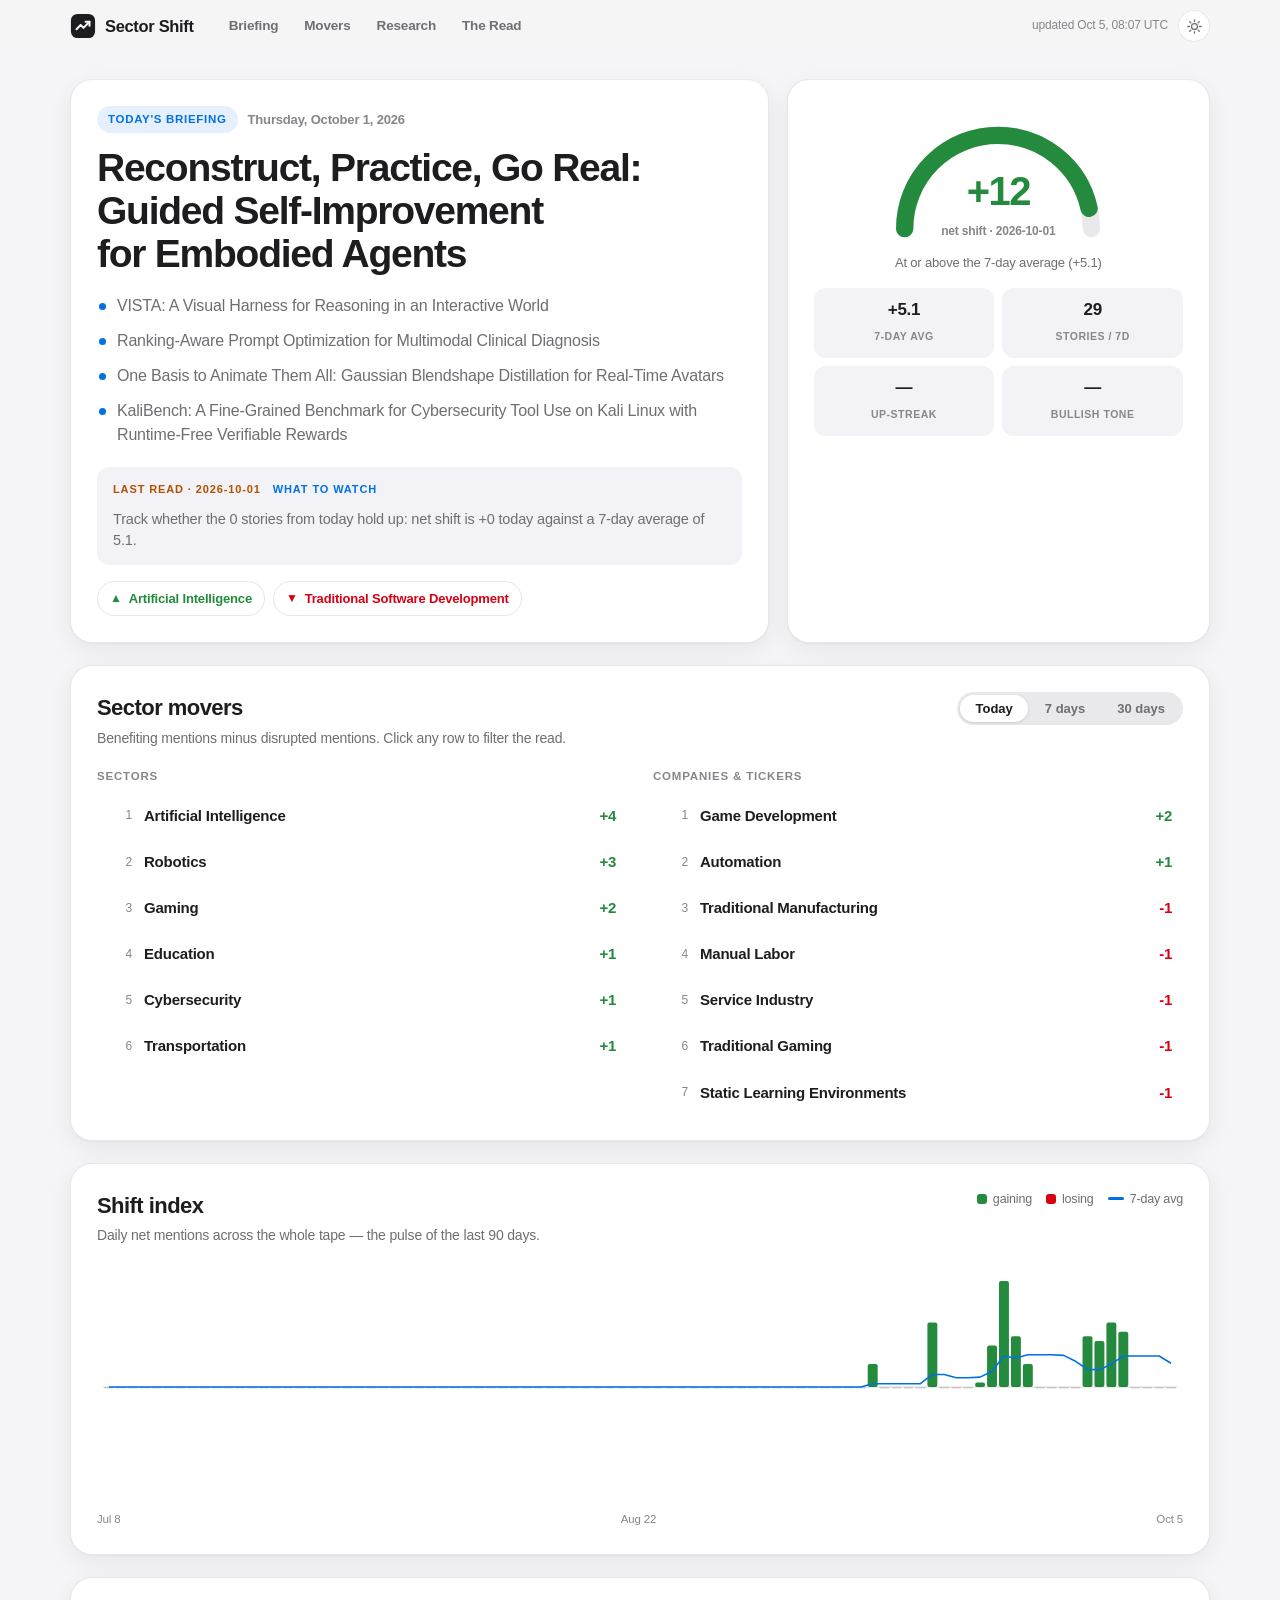
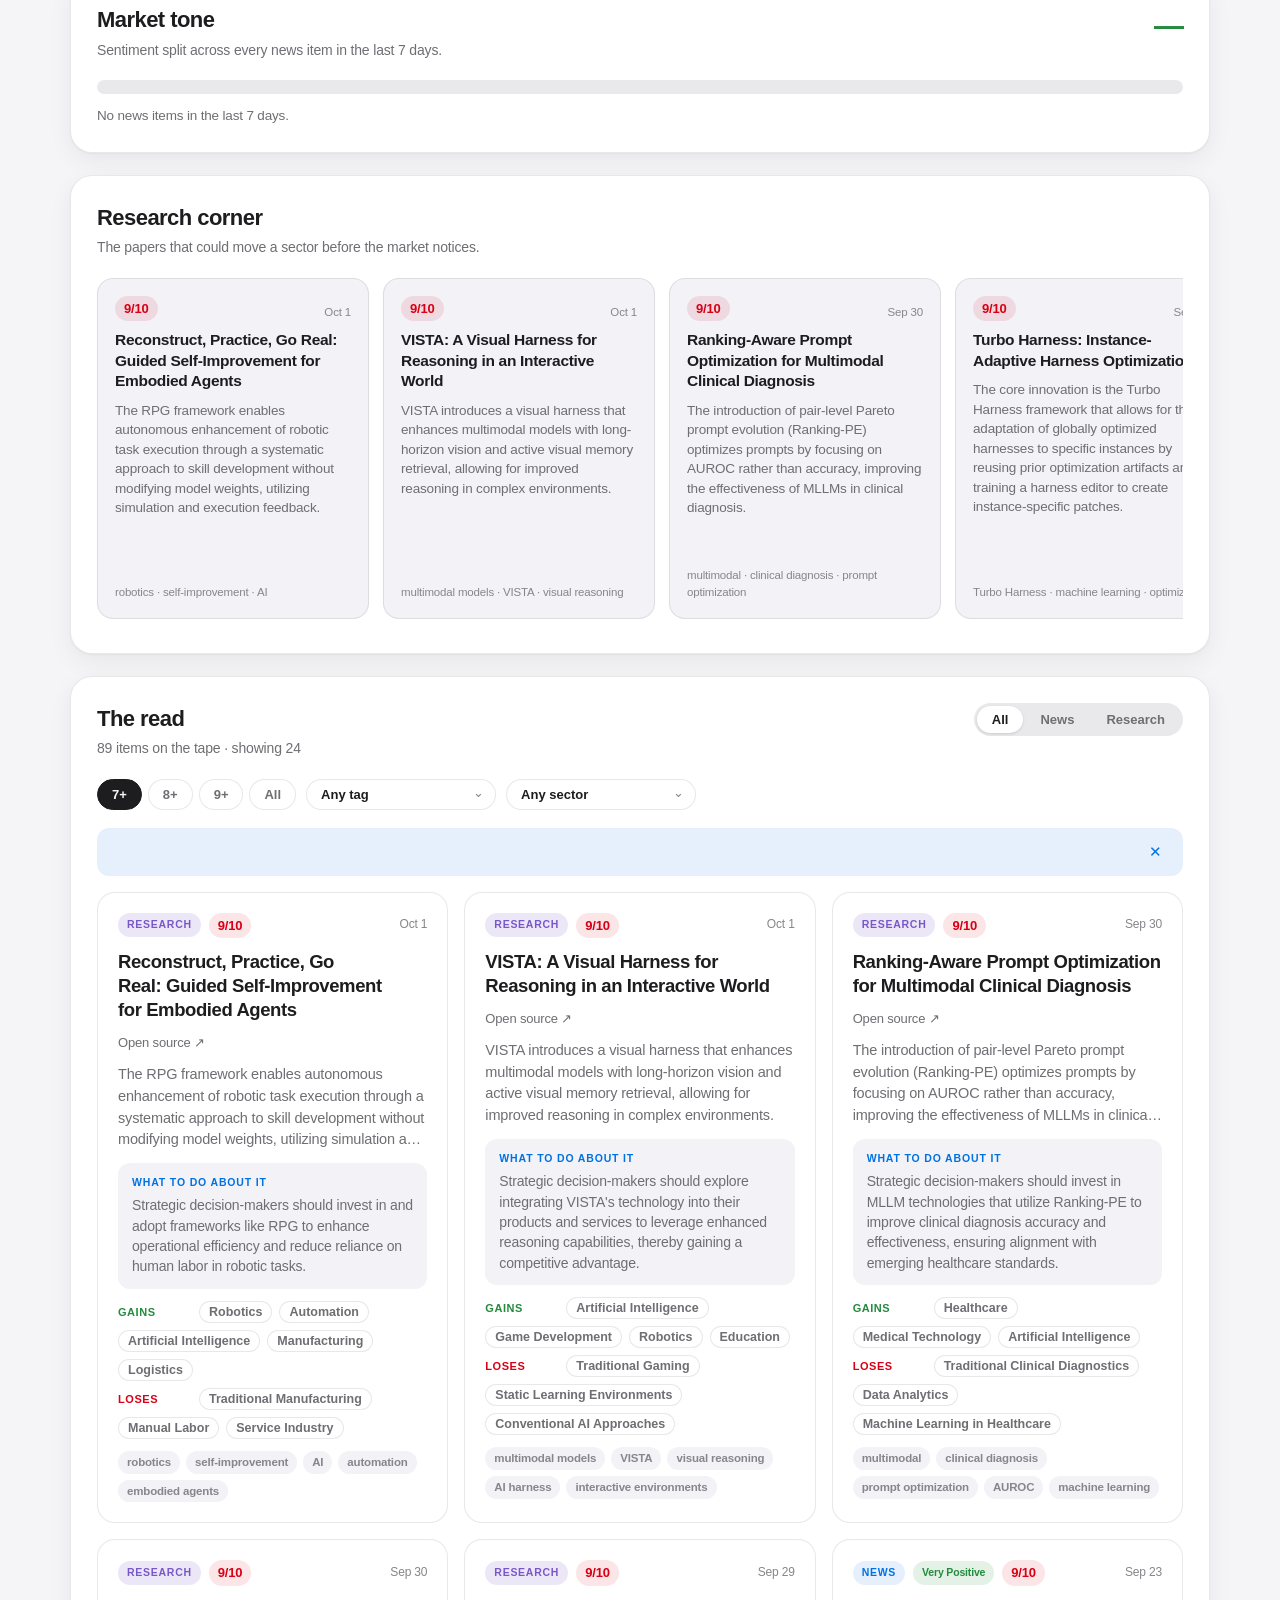
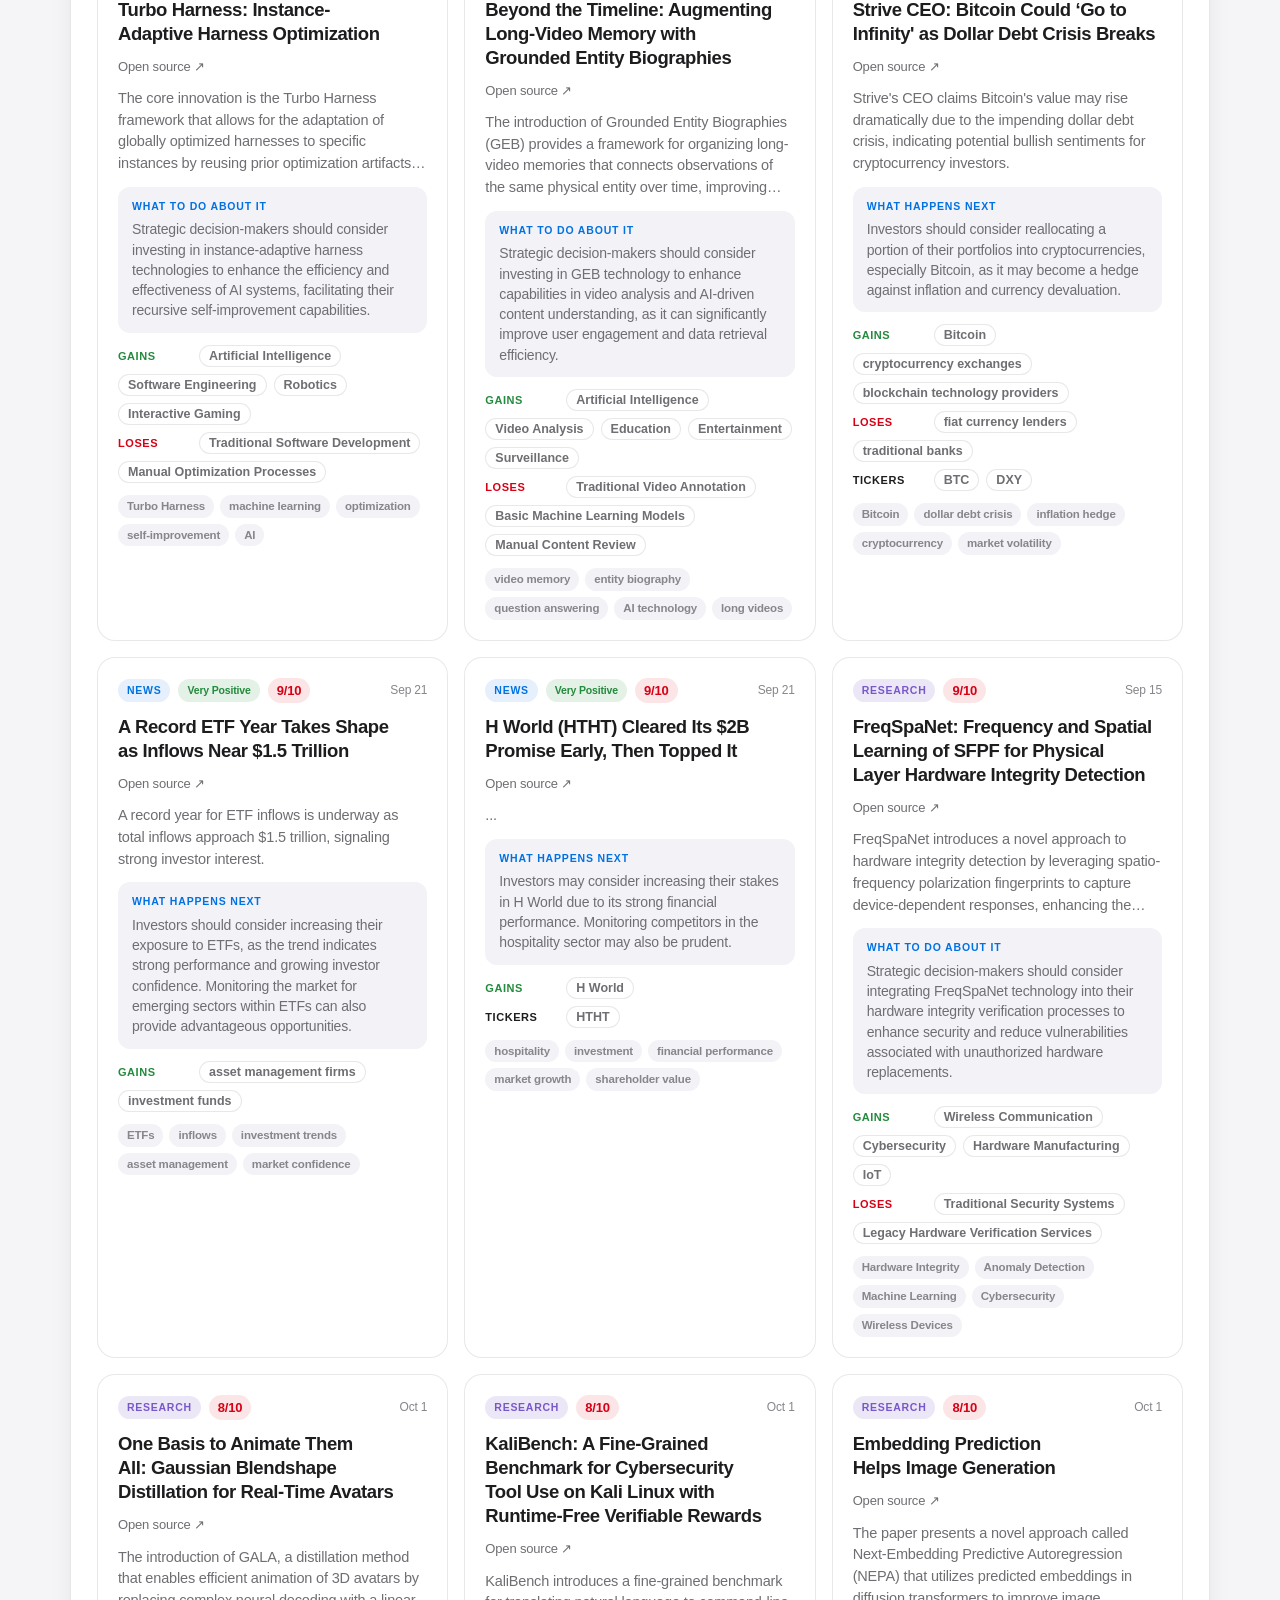
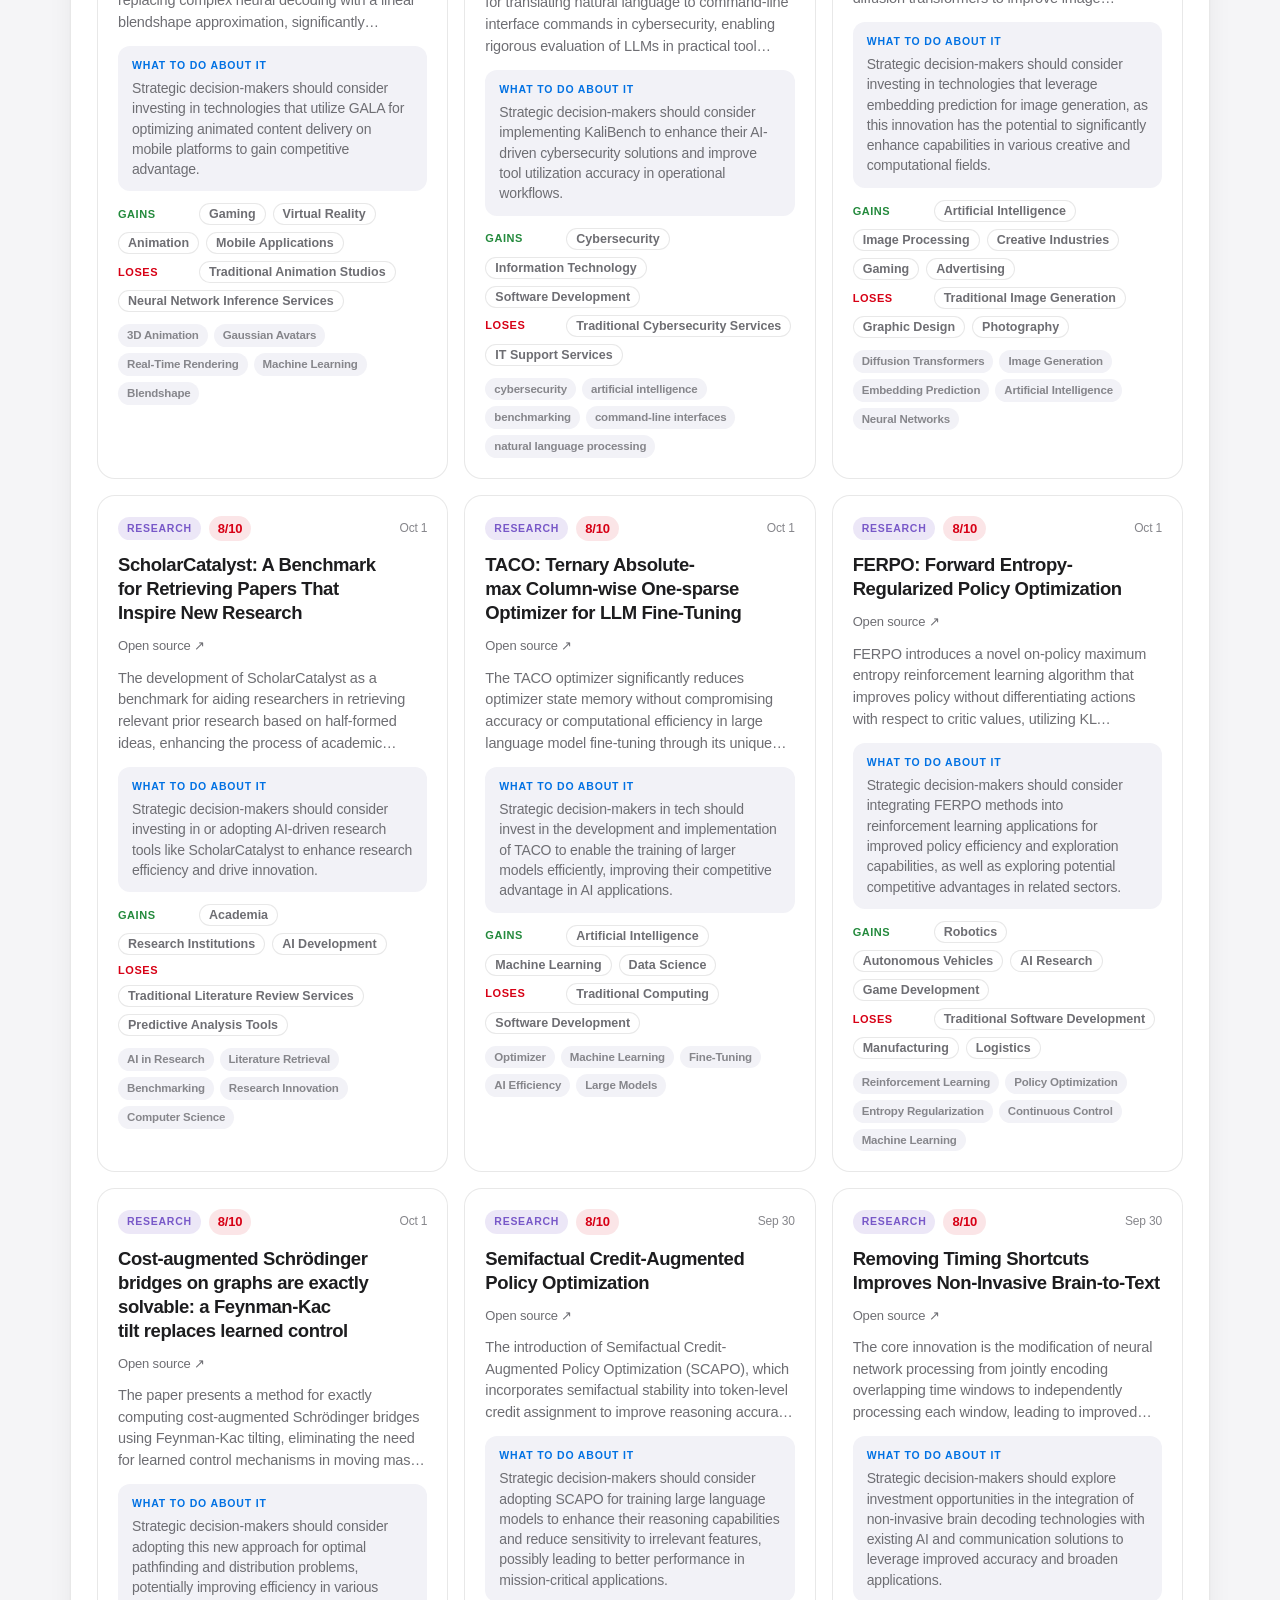
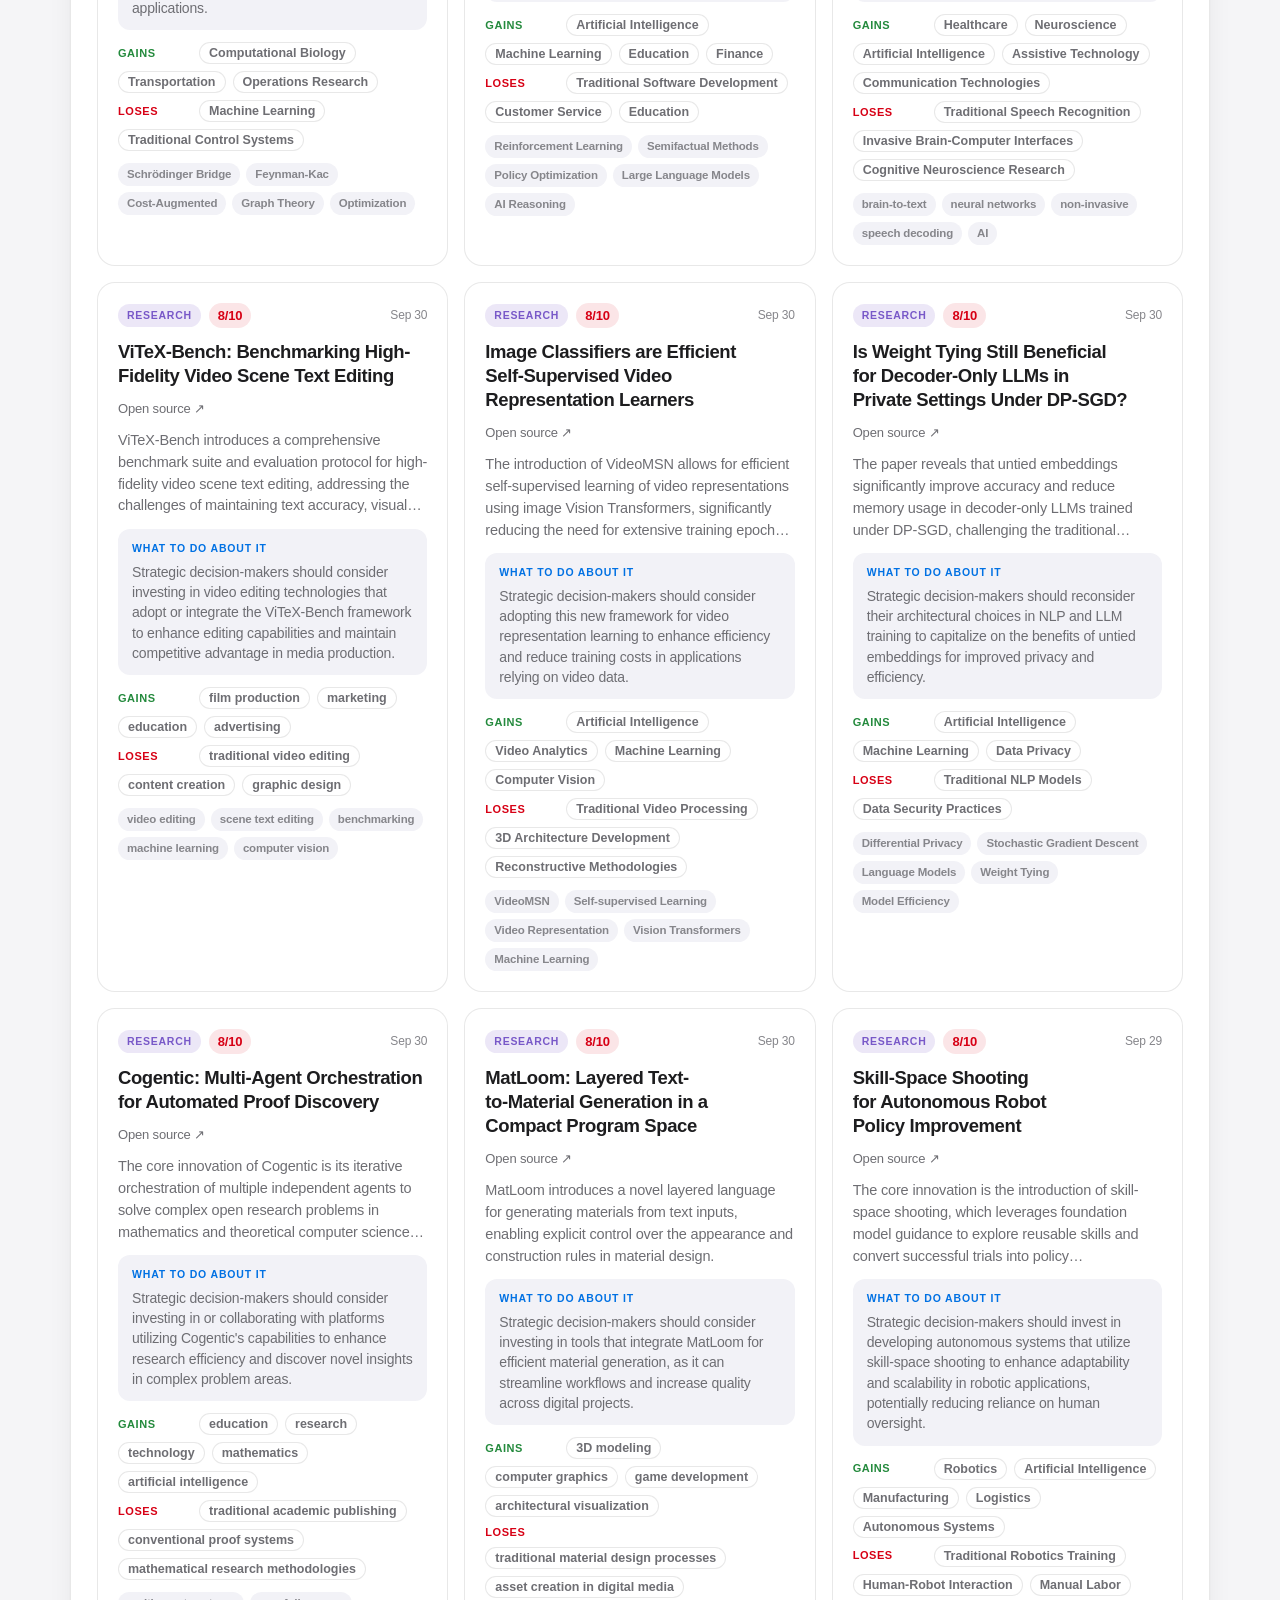
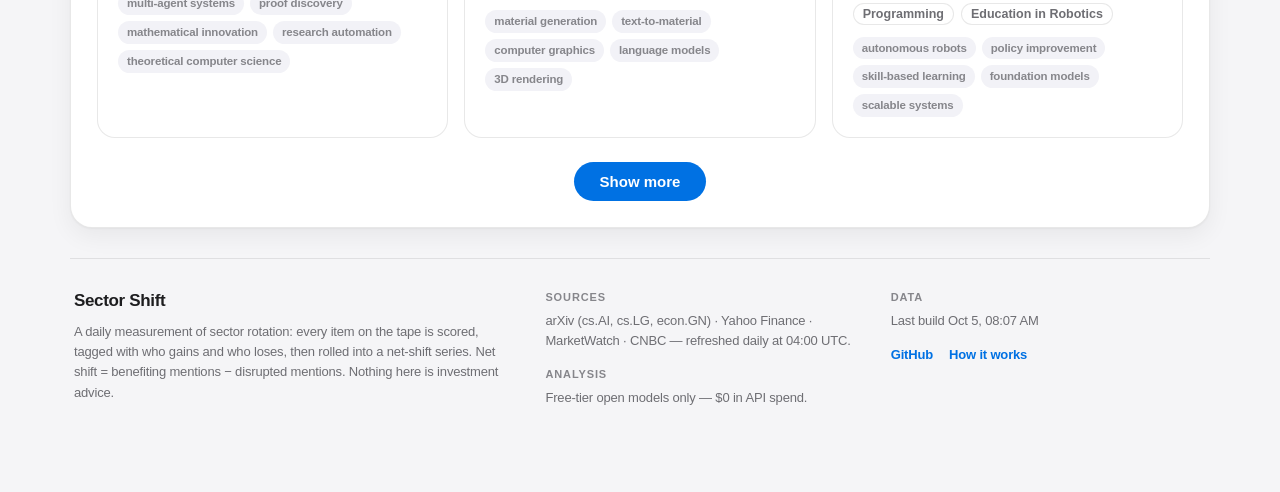
==== commit 1409b791: "feat: free-model pipeline, daily briefing, Apple-style dashboard - analysis runs only on free OpenRo" ====
--- a/public/index.html
+++ b/public/index.html
@@ -2,118 +2,223 @@
 <html lang="en">
 <head>
     <meta charset="UTF-8">
-    <meta name="viewport" content="width=device-width, initial-scale=1.0">
-    <title>SectorShift | Strategic Intelligence Engine</title>
-    <meta name="description" content="AI-powered dashboard for analyzing breakthrough academic research and market news.">
-    <link rel="preconnect" href="https://fonts.googleapis.com">
-    <link rel="preconnect" href="https://fonts.gstatic.com" crossorigin>
-    <link href="https://fonts.googleapis.com/css2?family=Outfit:wght@300;400;500;600;700&family=Inter:wght@300;400;500;600&display=swap" rel="stylesheet">
+    <meta name="viewport" content="width=device-width, initial-scale=1.0, viewport-fit=cover">
+    <title>Sector Shift — the daily read on what's gaining and losing</title>
+    <meta name="description" content="Sector Shift measures daily sector rotation from market news and research: which sectors are gaining mentions, which are losing, and what it means. A 15-minute morning read.">
+    <meta name="theme-color" content="#f5f5f7" media="(prefers-color-scheme: light)">
+    <meta name="theme-color" content="#000000" media="(prefers-color-scheme: dark)">
+    <link rel="manifest" href="manifest.json">
+    <link rel="icon" href="icon.svg" type="image/svg+xml">
+    <link rel="apple-touch-icon" href="icon.svg">
+    <meta name="apple-mobile-web-app-capable" content="yes">
+    <meta name="apple-mobile-web-app-title" content="Sector Shift">
     <link rel="stylesheet" href="style.css">
 </head>
 <body>
-    <div class="bg-animation">
-        <div class="glow-orb orb-1"></div>
-        <div class="glow-orb orb-2"></div>
-        <div class="glow-orb orb-3"></div>
-    </div>
-
-    <main class="dashboard">
-        <header class="glass-panel">
-            <div class="header-content">
-                <div class="logo">
-                    <svg viewBox="0 0 24 24" width="32" height="32" stroke="currentColor" stroke-width="2" fill="none" stroke-linecap="round" stroke-linejoin="round" class="logo-icon"><polygon points="12 2 2 7 12 12 22 7 12 2"></polygon><polyline points="2 17 12 22 22 17"></polyline><polyline points="2 12 12 17 22 12"></polyline></svg>
-                    <h1>Sector<span>Shift</span></h1>
-                </div>
-                <p class="tagline">Strategic Intelligence Engine</p>
-            </div>
-            
-            <div class="controls">
-                <div class="filter-group">
-                    <label for="filter-type">Source</label>
-                    <select id="filter-type">
-                        <option value="all">All Intelligence</option>
-                        <option value="paper">Research Papers</option>
-                        <option value="news">Market News</option>
-                    </select>
-                </div>
-
-                <div class="filter-group">
-                    <label for="filter-score">Min. Score</label>
-                    <select id="filter-score">
-                        <option value="7" selected>7+ High</option>
-                        <option value="8">8+ Critical</option>
-                        <option value="9">9+ Breakthrough</option>
-                        <option value="all">Show All</option>
-                    </select>
-                </div>
-                
-                <div class="filter-group">
-                    <label for="filter-tag">Tags</label>
-                    <select id="filter-tag">
-                        <option value="all">All Tags</option>
-                    </select>
-                </div>
-                
-                <div class="filter-group">
-                    <label for="filter-sector">Sector</label>
-                    <select id="filter-sector">
-                        <option value="all">All Sectors</option>
-                    </select>
-                </div>
-
-                <button id="clear-filters" class="clear-btn" title="Clear all filters">✕ Clear</button>
-            </div>
-        </header>
-
-        <!-- Active Filter Indicator -->
-        <div id="active-filter-bar" class="active-filter-bar" style="display:none;">
-            <span id="active-filter-label"></span>
-            <button id="dismiss-filter" class="dismiss-btn">✕</button>
+    <header class="topbar" id="topbar">
+        <div class="topbar-inner">
+            <a class="brand" href="#top">
+                <svg class="brand-mark" viewBox="0 0 28 28" aria-hidden="true">
+                    <rect x="1" y="1" width="26" height="26" rx="7" class="brand-plate"/>
+                    <path d="M7 17.5 L11.5 13 L14.5 16 L21 9.5" class="brand-line"/>
+                    <path d="M16.8 9.5 H21 V13.7" class="brand-line"/>
+                </svg>
+                <span class="brand-name">Sector&nbsp;Shift</span>
+            </a>
+
+            <span class="topbar-title" id="topbar-title">Today</span>
+
+            <nav class="topnav" aria-label="Sections">
+                <a href="#today">Briefing</a>
+                <a href="#movers">Movers</a>
+                <a href="#research">Research</a>
+                <a href="#read">The Read</a>
+            </nav>
+
+            <div class="topbar-end">
+                <span class="updated" id="nav-updated">updating…</span>
+                <button id="theme-toggle" class="icon-btn" aria-label="Toggle appearance" title="Toggle appearance">
+                    <svg class="ico-sun" viewBox="0 0 24 24" fill="none" stroke="currentColor" stroke-width="1.8" stroke-linecap="round"><circle cx="12" cy="12" r="4.2"/><path d="M12 2.6v2.2M12 19.2v2.2M2.6 12h2.2M19.2 12h2.2M5.3 5.3l1.6 1.6M17.1 17.1l1.6 1.6M18.7 5.3l-1.6 1.6M6.9 17.1l-1.6 1.6"/></svg>
+                    <svg class="ico-moon" viewBox="0 0 24 24" fill="none" stroke="currentColor" stroke-width="1.8" stroke-linecap="round" stroke-linejoin="round"><path d="M20 14.2A8.4 8.4 0 0 1 9.8 4 8.6 8.6 0 1 0 20 14.2Z"/></svg>
+                </button>
+            </div>
         </div>
-
-        <!-- Executive Summary -->
-        <section id="executive-summary" class="glass-panel summary-panel" style="display:none;">
-            <div class="summary-header">
-                <h2>📊 Daily Executive Summary</h2>
-                <span id="summary-date" class="summary-date"></span>
-            </div>
-            <div id="summary-narrative" class="summary-narrative"></div>
-
-            <div class="summary-body">
-                <div class="summary-section">
-                    <h3 class="section-title benefiting-title">📈 Benefiting Sectors & Companies</h3>
-                    <div class="entity-group">
-                        <h4>Sectors</h4>
-                        <div id="ben-sectors" class="tags-container"></div>
+    </header>
+
+    <main class="page" id="top">
+        <!-- ============ HERO: THE DAILY BRIEFING ============ -->
+        <section class="hero reveal" id="today">
+            <div class="hero-main glass">
+                <div class="eyebrow-row">
+                    <span class="pill pill-accent">Today's briefing</span>
+                    <span class="eyebrow" id="digest-date">&nbsp;</span>
+                </div>
+                <h1 class="hero-headline" id="digest-headline">Loading the tape…</h1>
+                <ul class="hero-bullets" id="digest-bullets"></ul>
+                <div class="watch" id="digest-watch">
+                    <span class="watch-label">What to watch</span>
+                    <span id="digest-watch-text"></span>
+                </div>
+                <div class="movers-strip" id="digest-movers" hidden></div>
+            </div>
+
+            <aside class="hero-dial glass">
+                <div class="dial-wrap">
+                    <svg class="dial" viewBox="0 0 180 104" aria-hidden="true">
+                        <path class="dial-track" d="M 20 92 A 70 70 0 0 1 160 92"/>
+                        <path class="dial-fill" id="dial-fill" d="M 20 92 A 70 70 0 0 1 160 92"/>
+                    </svg>
+                    <div class="dial-center">
+                        <div class="dial-value" id="dial-value">0</div>
+                        <div class="dial-label" id="dial-label">net shift today</div>
                     </div>
-                    <div class="entity-group">
-                        <h4>Tickers / Companies</h4>
-                        <div id="ben-tickers" class="tags-container"></div>
+                </div>
+                <p class="dial-sub" id="dial-sub">&nbsp;</p>
+                <div class="stat-row" id="stat-row"></div>
+            </aside>
+        </section>
+
+        <!-- ============ MOVERS ============ -->
+        <section class="panel reveal" id="movers">
+            <header class="panel-head">
+                <div>
+                    <h2>Sector movers</h2>
+                    <p class="panel-sub">Benefiting mentions minus disrupted mentions. Click any row to filter the read.</p>
+                </div>
+                <div class="segmented" id="range-seg" role="tablist" aria-label="Range">
+                    <button class="seg active" data-range="1" role="tab">Today</button>
+                    <button class="seg" data-range="7" role="tab">7 days</button>
+                    <button class="seg" data-range="30" role="tab">30 days</button>
+                </div>
+            </header>
+
+            <div class="movers-grid">
+                <div class="mover-col">
+                    <h3 class="col-head">Sectors</h3>
+                    <ol class="mover-list" id="movers-sectors"></ol>
+                </div>
+                <div class="mover-col">
+                    <h3 class="col-head">Companies &amp; tickers</h3>
+                    <ol class="mover-list" id="movers-companies"></ol>
+                </div>
+            </div>
+        </section>
+
+        <!-- ============ SHIFT INDEX CHART ============ -->
+        <section class="panel reveal">
+            <header class="panel-head">
+                <div>
+                    <h2>Shift index</h2>
+                    <p class="panel-sub">Daily net mentions across the whole tape — the pulse of the last 90 days.</p>
+                </div>
+                <div class="legend">
+                    <span class="key key-up">gaining</span>
+                    <span class="key key-down">losing</span>
+                    <span class="key key-avg">7-day avg</span>
+                </div>
+            </header>
+            <div class="chart-box">
+                <canvas id="shift-chart" height="240" aria-label="Daily net shift chart"></canvas>
+                <div class="chart-tip" id="chart-tip" hidden></div>
+            </div>
+            <div class="chart-axis" id="chart-axis"></div>
+        </section>
+
+        <!-- ============ TONE ============ -->
+        <section class="panel panel-tone reveal">
+            <header class="panel-head">
+                <div>
+                    <h2>Market tone</h2>
+                    <p class="panel-sub">Sentiment split across every news item in the last 7 days.</p>
+                </div>
+                <div class="tone-figure" id="tone-figure">—</div>
+            </header>
+            <div class="tone-bar" id="tone-bar">
+                <span class="tone-seg tone-bull" style="width:0%"></span>
+                <span class="tone-seg tone-neutral" style="width:0%"></span>
+                <span class="tone-seg tone-bear" style="width:0%"></span>
+            </div>
+            <div class="tone-legend" id="tone-legend"></div>
+        </section>
+
+        <!-- ============ RESEARCH CORNER ============ -->
+        <section class="panel reveal" id="research">
+            <header class="panel-head">
+                <div>
+                    <h2>Research corner</h2>
+                    <p class="panel-sub">The papers that could move a sector before the market notices.</p>
+                </div>
+            </header>
+            <div class="rail" id="research-rail"></div>
+        </section>
+
+        <!-- ============ THE READ (FEED) ============ -->
+        <section class="panel reveal" id="read">
+            <header class="panel-head">
+                <div>
+                    <h2>The read</h2>
+                    <p class="panel-sub" id="feed-count">Every item on the tape, hardest-hitting first.</p>
+                </div>
+                <div class="segmented" id="type-seg" role="tablist" aria-label="Source">
+                    <button class="seg active" data-type="all" role="tab">All</button>
+                    <button class="seg" data-type="news" role="tab">News</button>
+                    <button class="seg" data-type="paper" role="tab">Research</button>
+                </div>
+            </header>
+
+            <div class="filters" id="filters">
+                <div class="pill-group" id="score-pills" aria-label="Minimum score">
+                    <button class="fpill active" data-score="7">7+</button>
+                    <button class="fpill" data-score="8">8+</button>
+                    <button class="fpill" data-score="9">9+</button>
+                    <button class="fpill" data-score="all">All</button>
+                </div>
+                <label class="select-wrap">
+                    <span class="sr-only">Tag</span>
+                    <select id="filter-tag"><option value="all">Any tag</option></select>
+                </label>
+                <label class="select-wrap">
+                    <span class="sr-only">Sector</span>
+                    <select id="filter-sector"><option value="all">Any sector</option></select>
+                </label>
+                <button id="clear-filters" class="ghost-btn" hidden>Clear</button>
+            </div>
+
+            <div id="active-filter-bar" class="active-filter" hidden>
+                <span id="active-filter-label"></span>
+                <button id="dismiss-filter" class="dismiss" aria-label="Clear selection">✕</button>
+            </div>
+
+            <div id="results-grid" class="cards"></div>
+            <div class="load-wrap"><button id="load-more" class="primary-btn" hidden>Show more</button></div>
+        </section>
+
+        <footer class="footer reveal">
+            <div class="footer-grid">
+                <div>
+                    <div class="footer-brand">Sector Shift</div>
+                    <p>A daily measurement of sector rotation: every item on the tape is scored, tagged with
+                        who gains and who loses, then rolled into a net-shift series. Net shift = benefiting
+                        mentions − disrupted mentions. Nothing here is investment advice.</p>
+                </div>
+                <div>
+                    <div class="footer-h">Sources</div>
+                    <p>arXiv (cs.AI, cs.LG, econ.GN) · Yahoo Finance · MarketWatch · CNBC — refreshed daily at 04:00 UTC.</p>
+                    <div class="footer-h">Analysis</div>
+                    <p id="model-note">Free-tier open models only — $0 in API spend.</p>
+                </div>
+                <div>
+                    <div class="footer-h">Data</div>
+                    <p id="generated-at">—</p>
+                    <div class="footer-links">
+                        <a href="https://github.com/muxd22-alt/SectorShift" target="_blank" rel="noopener">GitHub</a>
+                        <a href="https://github.com/muxd22-alt/SectorShift/blob/main/README.md" target="_blank" rel="noopener">How it works</a>
                     </div>
                 </div>
-
-                <div class="summary-section">
-                    <h3 class="section-title disrupted-title">⚠️ Disrupted Sectors & Companies</h3>
-                    <div class="entity-group">
-                        <h4>Sectors</h4>
-                        <div id="dis-sectors" class="tags-container"></div>
-                    </div>
-                    <div class="entity-group">
-                        <h4>Tickers / Companies</h4>
-                        <div id="dis-tickers" class="tags-container"></div>
-                    </div>
-                </div>
-            </div>
-        </section>
-
-        <section id="results-grid" class="results-grid">
-            <div class="loading-state">
-                <div class="spinner"></div>
-                <p>Synthesizing Intelligence...</p>
-            </div>
-        </section>
+            </div>
+        </footer>
     </main>
 
     <script src="app.js"></script>
 </body>
-</html>+</html>
--- a/public/style.css
+++ b/public/style.css
@@ -1,609 +1,614 @@
+/* ============================================================
+   Sector Shift — Apple-style design system
+   Light/dark, system fonts, frosted bars, grouped cards.
+   ============================================================ */
+
 :root {
-    --bg-dark: #0a0a0f;
-    --text-primary: #f8fafc;
-    --text-secondary: #94a3b8;
-    --accent-blue: #3b82f6;
-    --accent-purple: #8b5cf6;
-    --accent-emerald: #10b981;
-    --accent-rose: #f43f5e;
-    --accent-amber: #f59e0b;
-    
-    --glass-bg: rgba(17, 24, 39, 0.6);
-    --glass-border: rgba(255, 255, 255, 0.08);
-    --glass-highlight: rgba(255, 255, 255, 0.12);
-    
-    --font-heading: 'Outfit', sans-serif;
-    --font-body: 'Inter', sans-serif;
-}
-
-* {
-    margin: 0;
-    padding: 0;
-    box-sizing: border-box;
-}
+    color-scheme: light dark;
+
+    --bg: #f5f5f7;
+    --bg-tint: #ffffff;
+    --card: #ffffff;
+    --card-2: #f2f2f7;
+    --text: #1d1d1f;
+    --text-2: #6e6e73;
+    --text-3: #86868b;
+    --sep: rgba(0, 0, 0, .09);
+    --sep-strong: rgba(0, 0, 0, .16);
+
+    --accent: #0071e3;
+    --accent-press: #0060c0;
+    --accent-soft: rgba(0, 113, 227, .10);
+
+    --up: #248a3d;
+    --up-soft: rgba(36, 138, 61, .12);
+    --down: #d70015;
+    --down-soft: rgba(215, 0, 21, .10);
+    --amber: #b25000;
+    --neutral-soft: rgba(120, 120, 128, .16);
+
+    --shadow: 0 1px 2px rgba(0, 0, 0, .04), 0 8px 24px rgba(0, 0, 0, .06);
+    --shadow-lift: 0 2px 6px rgba(0, 0, 0, .05), 0 18px 44px rgba(0, 0, 0, .10);
+    --radius: 22px;
+    --radius-sm: 12px;
+    --bar-h: 52px;
+
+    --font: -apple-system, BlinkMacSystemFont, "SF Pro Display", "SF Pro Text",
+            "Helvetica Neue", "Segoe UI", Inter, Roboto, sans-serif;
+    --mono: ui-monospace, SFMono-Regular, "SF Mono", Menlo, Consolas, monospace;
+}
+
+@media (prefers-color-scheme: dark) {
+    :root:not([data-theme="light"]) {
+        --bg: #000000;
+        --bg-tint: #0b0b0d;
+        --card: #1c1c1e;
+        --card-2: #2c2c2e;
+        --text: #f5f5f7;
+        --text-2: #a1a1a6;
+        --text-3: #8e8e93;
+        --sep: rgba(255, 255, 255, .13);
+        --sep-strong: rgba(255, 255, 255, .22);
+        --accent: #0a84ff;
+        --accent-press: #3395ff;
+        --accent-soft: rgba(10, 132, 255, .16);
+        --up: #30d158;
+        --up-soft: rgba(48, 209, 88, .16);
+        --down: #ff453a;
+        --down-soft: rgba(255, 69, 58, .14);
+        --amber: #ff9f0a;
+        --shadow: 0 1px 2px rgba(0, 0, 0, .5), 0 8px 24px rgba(0, 0, 0, .45);
+        --shadow-lift: 0 2px 6px rgba(0, 0, 0, .55), 0 18px 44px rgba(0, 0, 0, .6);
+    }
+}
+
+[data-theme="dark"] {
+    --bg: #000000;
+    --bg-tint: #0b0b0d;
+    --card: #1c1c1e;
+    --card-2: #2c2c2e;
+    --text: #f5f5f7;
+    --text-2: #a1a1a6;
+    --text-3: #8e8e93;
+    --sep: rgba(255, 255, 255, .13);
+    --sep-strong: rgba(255, 255, 255, .22);
+    --accent: #0a84ff;
+    --accent-press: #3395ff;
+    --accent-soft: rgba(10, 132, 255, .16);
+    --up: #30d158;
+    --up-soft: rgba(48, 209, 88, .16);
+    --down: #ff453a;
+    --down-soft: rgba(255, 69, 58, .14);
+    --amber: #ff9f0a;
+    --shadow: 0 1px 2px rgba(0, 0, 0, .5), 0 8px 24px rgba(0, 0, 0, .45);
+    --shadow-lift: 0 2px 6px rgba(0, 0, 0, .55), 0 18px 44px rgba(0, 0, 0, .6);
+}
+
+* { margin: 0; padding: 0; box-sizing: border-box; }
+
+html { scroll-behavior: smooth; scroll-padding-top: 72px; }
 
 body {
-    background-color: var(--bg-dark);
-    color: var(--text-primary);
-    font-family: var(--font-body);
+    background: var(--bg);
+    color: var(--text);
+    font-family: var(--font);
+    font-size: 17px;
+    line-height: 1.47;
+    letter-spacing: -.01em;
+    -webkit-font-smoothing: antialiased;
+    text-rendering: optimizeLegibility;
     min-height: 100vh;
-    overflow-x: hidden;
-    position: relative;
-    line-height: 1.6;
-}
-
-/* Dynamic Background Orbs */
-.bg-animation {
-    position: fixed;
-    top: 0;
-    left: 0;
-    width: 100vw;
-    height: 100vh;
-    z-index: -1;
-    overflow: hidden;
-}
-
-.glow-orb {
-    position: absolute;
-    border-radius: 50%;
-    filter: blur(100px);
-    opacity: 0.4;
-    animation: float 20s infinite alternate;
-}
-
-.orb-1 {
-    top: -10%;
-    left: -10%;
-    width: 50vw;
-    height: 50vw;
-    background: radial-gradient(circle, var(--accent-purple), transparent 70%);
-    animation-delay: 0s;
-}
-
-.orb-2 {
-    bottom: -20%;
-    right: -10%;
-    width: 60vw;
-    height: 60vw;
-    background: radial-gradient(circle, var(--accent-blue), transparent 70%);
-    animation-delay: -5s;
-}
-
-.orb-3 {
-    top: 40%;
-    left: 50%;
-    width: 40vw;
-    height: 40vw;
-    background: radial-gradient(circle, var(--accent-emerald), transparent 70%);
-    transform: translateX(-50%);
-    animation-delay: -10s;
-    opacity: 0.2;
-}
-
-@keyframes float {
-    0% { transform: translate(0, 0) scale(1); }
-    100% { transform: translate(30px, 50px) scale(1.1); }
-}
-
-/* Layout Elements */
-.dashboard {
-    max-width: 1400px;
-    margin: 0 auto;
-    padding: 2rem;
-    display: flex;
-    flex-direction: column;
-    gap: 1.5rem;
-}
-
-.glass-panel {
-    background: var(--glass-bg);
-    backdrop-filter: blur(12px);
-    -webkit-backdrop-filter: blur(12px);
-    border: 1px solid var(--glass-border);
-    border-radius: 20px;
-    padding: 2rem;
-    box-shadow: 0 20px 40px rgba(0, 0, 0, 0.4);
-}
-
-header {
-    display: flex;
-    justify-content: space-between;
-    align-items: center;
-    flex-wrap: wrap;
-    gap: 2rem;
-    position: sticky;
-    top: 1rem;
-    z-index: 100;
-}
-
-.logo {
-    display: flex;
-    align-items: center;
-    gap: 12px;
-}
-
-.logo-icon {
-    color: var(--accent-blue);
-    filter: drop-shadow(0 0 8px rgba(59, 130, 246, 0.5));
-}
-
-h1 {
-    font-family: var(--font-heading);
-    font-size: 2rem;
+}
+
+a { color: var(--accent); text-decoration: none; }
+a:hover { text-decoration: underline; }
+button { font-family: inherit; cursor: pointer; }
+:focus-visible { outline: 3px solid var(--accent); outline-offset: 2px; border-radius: 6px; }
+
+.sr-only {
+    position: absolute; width: 1px; height: 1px; overflow: hidden;
+    clip: rect(0 0 0 0); white-space: nowrap;
+}
+
+/* ------------------------------------------------------------
+   Top bar
+   ------------------------------------------------------------ */
+.topbar {
+    position: sticky; top: 0; z-index: 50;
+    background: color-mix(in srgb, var(--bg) 78%, transparent);
+    -webkit-backdrop-filter: var(--blur);
+    backdrop-filter: var(--blur);
+    border-bottom: 1px solid transparent;
+    transition: border-color .3s ease, background .3s ease;
+}
+.topbar.scrolled { border-bottom-color: var(--sep); }
+
+.topbar-inner {
+    max-width: 1180px; margin: 0 auto; height: var(--bar-h);
+    padding: 0 20px; display: flex; align-items: center; gap: 18px;
+}
+
+.brand { display: flex; align-items: center; gap: 9px; color: var(--text); }
+.brand:hover { text-decoration: none; }
+.brand-mark { width: 26px; height: 26px; }
+.brand-plate { fill: var(--text); }
+.brand-line { stroke: var(--bg); stroke-width: 2.2; fill: none; stroke-linecap: round; stroke-linejoin: round; }
+.brand-name { font-size: 16.5px; font-weight: 650; letter-spacing: -.02em; }
+
+.topbar-title {
+    font-size: 16px; font-weight: 650; letter-spacing: -.02em;
+    position: absolute; left: 50%; transform: translateX(-50%);
+    opacity: 0; transition: opacity .3s ease; pointer-events: none;
+}
+.topbar.scrolled .topbar-title { opacity: 1; }
+
+.topnav { display: flex; gap: 4px; margin-left: 6px; }
+.topnav a {
+    color: var(--text-2); font-size: 13.5px; font-weight: 550;
+    padding: 6px 11px; border-radius: 999px; transition: .2s;
+}
+.topnav a:hover { color: var(--text); background: var(--neutral-soft); text-decoration: none; }
+
+.topbar-end { margin-left: auto; display: flex; align-items: center; gap: 10px; }
+.updated { font-size: 12px; color: var(--text-3); font-variant-numeric: tabular-nums; }
+
+.icon-btn {
+    width: 32px; height: 32px; border-radius: 50%;
+    border: 1px solid var(--sep); background: var(--card);
+    color: var(--text-2); display: grid; place-items: center;
+    transition: .2s;
+}
+.icon-btn:hover { color: var(--text); transform: translateY(-1px); }
+.icon-btn svg { width: 17px; height: 17px; }
+.ico-moon { display: none; }
+[data-theme="dark"] .ico-sun { display: none; }
+[data-theme="dark"] .ico-moon { display: block; }
+@media (prefers-color-scheme: dark) {
+    :root:not([data-theme="light"]) .ico-sun { display: none; }
+    :root:not([data-theme="light"]) .ico-moon { display: block; }
+}
+[data-theme="light"] .ico-sun { display: block; }
+[data-theme="light"] .ico-moon { display: none; }
+
+/* ------------------------------------------------------------
+   Page shell + panels
+   ------------------------------------------------------------ */
+.page { max-width: 1180px; margin: 0 auto; padding: 26px 20px 60px; }
+
+.panel, .glass {
+    background: var(--card);
+    border: 1px solid var(--sep);
+    border-radius: var(--radius);
+    box-shadow: var(--shadow);
+    padding: 26px;
+}
+
+.panel { margin-top: 22px; }
+
+.panel-head {
+    display: flex; align-items: flex-start; justify-content: space-between;
+    gap: 18px; flex-wrap: wrap; margin-bottom: 20px;
+}
+.panel-head h2 { font-size: 22px; font-weight: 650; letter-spacing: -.025em; }
+.panel-sub { font-size: 14px; color: var(--text-2); margin-top: 3px; max-width: 62ch; }
+
+.col-head {
+    font-size: 11.5px; font-weight: 650; letter-spacing: .07em;
+    text-transform: uppercase; color: var(--text-3); margin-bottom: 10px;
+}
+
+/* ------------------------------------------------------------
+   Hero
+   ------------------------------------------------------------ */
+.hero {
+    display: grid; grid-template-columns: minmax(0, 1.65fr) minmax(280px, 1fr);
+    gap: 18px; align-items: stretch;
+}
+
+.eyebrow-row { display: flex; align-items: center; gap: 10px; flex-wrap: wrap; margin-bottom: 14px; }
+.eyebrow { font-size: 13px; color: var(--text-3); font-weight: 550; }
+
+.pill {
+    display: inline-flex; align-items: center; gap: 6px;
+    font-size: 11.5px; font-weight: 650; letter-spacing: .06em; text-transform: uppercase;
+    padding: 5px 11px; border-radius: 999px;
+}
+.pill-accent { background: var(--accent-soft); color: var(--accent); }
+.pill-live::before {
+    content: ""; width: 6px; height: 6px; border-radius: 50%;
+    background: var(--up); box-shadow: 0 0 0 0 var(--up-soft);
+    animation: pulse 2.4s infinite;
+}
+@keyframes pulse {
+    0% { box-shadow: 0 0 0 0 rgba(48, 209, 88, .5); }
+    70% { box-shadow: 0 0 0 7px rgba(48, 209, 88, 0); }
+    100% { box-shadow: 0 0 0 0 rgba(48, 209, 88, 0); }
+}
+
+.hero-headline {
+    font-size: clamp(27px, 3.4vw, 39px);
+    line-height: 1.1;
     font-weight: 700;
-    letter-spacing: -0.5px;
-}
-
-h1 span {
-    color: var(--accent-blue);
-}
-
-.tagline {
-    color: var(--text-secondary);
-    font-size: 0.95rem;
-    margin-top: 0.2rem;
-}
-
-.controls {
-    display: flex;
-    gap: 1.5rem;
-    flex-wrap: wrap;
-    align-items: flex-end;
-}
-
-.filter-group {
-    display: flex;
-    flex-direction: column;
-    gap: 0.5rem;
-}
-
-label {
-    font-size: 0.75rem;
-    text-transform: uppercase;
-    letter-spacing: 1px;
-    color: var(--text-secondary);
-    font-weight: 600;
-}
-
+    letter-spacing: -.032em;
+    text-wrap: balance;
+}
+
+.hero-bullets { list-style: none; margin-top: 18px; display: grid; gap: 11px; }
+.hero-bullets li {
+    position: relative; padding-left: 20px;
+    font-size: 16px; color: var(--text-2); line-height: 1.5;
+}
+.hero-bullets li::before {
+    content: ""; position: absolute; left: 2px; top: 9px;
+    width: 7px; height: 7px; border-radius: 50%; background: var(--accent);
+}
+
+.watch {
+    margin-top: 20px; padding: 14px 16px;
+    background: var(--card-2); border-radius: var(--radius-sm);
+    display: flex; gap: 12px; align-items: baseline; flex-wrap: wrap;
+    font-size: 14.5px; color: var(--text-2);
+}
+.watch-label {
+    font-size: 11px; font-weight: 700; letter-spacing: .08em;
+    text-transform: uppercase; color: var(--accent); white-space: nowrap;
+}
+
+.movers-strip { display: flex; gap: 8px; flex-wrap: wrap; margin-top: 16px; }
+.mover-chip {
+    display: inline-flex; align-items: center; gap: 7px;
+    font-size: 13px; font-weight: 600;
+    padding: 7px 12px; border-radius: 999px;
+    border: 1px solid var(--sep); background: var(--bg-tint);
+    color: var(--text); transition: .2s;
+}
+.mover-chip:hover { transform: translateY(-1px); box-shadow: var(--shadow); }
+.mover-chip .arrow { font-size: 12px; }
+.mover-chip.up { color: var(--up); }
+.mover-chip.down { color: var(--down); }
+
+/* Dial */
+.hero-dial { display: flex; flex-direction: column; align-items: center; text-align: center; }
+.dial-wrap { position: relative; width: 100%; max-width: 240px; }
+.dial { width: 100%; height: auto; display: block; }
+.dial-track { fill: none; stroke: var(--neutral-soft); stroke-width: 13; stroke-linecap: round; }
+.dial-fill {
+    fill: none; stroke: var(--accent); stroke-width: 13; stroke-linecap: round;
+    stroke-dasharray: 219.9; stroke-dashoffset: 219.9;
+    transition: stroke-dashoffset 1.1s cubic-bezier(.22, 1, .36, 1), stroke .4s;
+}
+.dial-fill.pos { stroke: var(--up); }
+.dial-fill.neg { stroke: var(--down); }
+
+.dial-center {
+    position: absolute; left: 0; right: 0; bottom: 4px;
+    display: grid; justify-items: center; gap: 2px;
+}
+.dial-value { font-size: 40px; font-weight: 700; letter-spacing: -.04em; font-variant-numeric: tabular-nums; }
+.dial-label { font-size: 12px; color: var(--text-3); font-weight: 550; }
+.dial-sub { font-size: 13px; color: var(--text-2); margin-top: 8px; min-height: 19px; }
+
+.stat-row {
+    display: grid; grid-template-columns: repeat(2, 1fr); gap: 8px;
+    width: 100%; margin-top: 16px;
+}
+.stat {
+    background: var(--card-2); border-radius: var(--radius-sm);
+    padding: 10px 8px; text-align: center;
+}
+.stat b { display: block; font-size: 17px; font-weight: 650; letter-spacing: -.02em; font-variant-numeric: tabular-nums; }
+.stat span { font-size: 10.5px; color: var(--text-3); text-transform: uppercase; letter-spacing: .05em; font-weight: 600; }
+
+/* ------------------------------------------------------------
+   Controls: segmented, pills, selects, buttons
+   ------------------------------------------------------------ */
+.segmented {
+    display: inline-flex; background: var(--neutral-soft);
+    border-radius: 999px; padding: 3px; gap: 2px;
+}
+.seg {
+    border: 0; background: transparent; color: var(--text-2);
+    font-size: 13px; font-weight: 600; padding: 6px 15px;
+    border-radius: 999px; transition: .2s; white-space: nowrap;
+}
+.seg:hover { color: var(--text); }
+.seg.active {
+    background: var(--card); color: var(--text);
+    box-shadow: 0 1px 3px rgba(0, 0, 0, .12);
+}
+
+.filters { display: flex; align-items: center; gap: 10px; flex-wrap: wrap; margin-bottom: 18px; }
+
+.pill-group { display: inline-flex; gap: 6px; }
+.fpill {
+    border: 1px solid var(--sep); background: var(--bg-tint); color: var(--text-2);
+    font-size: 13px; font-weight: 600; padding: 7px 14px; border-radius: 999px; transition: .2s;
+}
+.fpill:hover { color: var(--text); border-color: var(--sep-strong); }
+.fpill.active { background: var(--text); color: var(--bg); border-color: var(--text); }
+
+.select-wrap { position: relative; display: inline-flex; }
+.select-wrap::after {
+    content: "⌄"; position: absolute; right: 12px; top: 50%;
+    transform: translateY(-58%); color: var(--text-3); pointer-events: none; font-size: 13px;
+}
 select {
-    appearance: none;
-    background: rgba(0, 0, 0, 0.3);
-    border: 1px solid var(--glass-border);
-    color: var(--text-primary);
-    padding: 0.7rem 2.5rem 0.7rem 1rem;
-    border-radius: 10px;
-    font-family: var(--font-body);
-    font-size: 0.9rem;
-    outline: none;
-    cursor: pointer;
-    transition: all 0.3s ease;
-    background-image: url("data:image/svg+xml,%3Csvg xmlns='http://www.w3.org/2000/svg' width='16' height='16' viewBox='0 0 24 24' fill='none' stroke='%2394a3b8' stroke-width='2' stroke-linecap='round' stroke-linejoin='round'%3E%3Cpath d='M6 9l6 6 6-6'/%3E%3C/svg%3E");
-    background-repeat: no-repeat;
-    background-position: right 0.75rem center;
-}
-
-select:hover, select:focus {
-    border-color: var(--accent-blue);
-    background-color: rgba(0, 0, 0, 0.5);
-}
-
-select option {
-    background: var(--bg-dark);
-    color: var(--text-primary);
-}
-
-.clear-btn {
-    background: rgba(244, 63, 94, 0.15);
-    border: 1px solid rgba(244, 63, 94, 0.3);
-    color: var(--accent-rose);
-    padding: 0.7rem 1.2rem;
-    border-radius: 10px;
-    font-family: var(--font-body);
-    font-size: 0.85rem;
-    font-weight: 600;
-    cursor: pointer;
-    transition: all 0.3s ease;
-}
-.clear-btn:hover {
-    background: rgba(244, 63, 94, 0.3);
-}
-
-/* Active Filter Bar */
-.active-filter-bar {
-    display: flex;
-    align-items: center;
-    justify-content: space-between;
-    background: linear-gradient(90deg, rgba(59,130,246,0.15), rgba(139,92,246,0.1));
-    border: 1px solid rgba(59,130,246,0.3);
-    border-radius: 12px;
-    padding: 0.75rem 1.25rem;
-    font-size: 0.9rem;
-    color: #93c5fd;
-    animation: slideDown 0.3s ease;
-}
-
-@keyframes slideDown {
-    from { opacity: 0; transform: translateY(-10px); }
-    to { opacity: 1; transform: translateY(0); }
-}
-
-.active-filter-bar span {
-    font-weight: 600;
-}
-
-.dismiss-btn {
-    background: transparent;
-    border: none;
-    color: var(--text-secondary);
-    cursor: pointer;
-    font-size: 1rem;
-    padding: 0 0.5rem;
-    transition: color 0.2s;
-}
-.dismiss-btn:hover { color: var(--accent-rose); }
-
-
-/* ==================== EXECUTIVE SUMMARY ==================== */
-.summary-panel {
-    border-color: rgba(59, 130, 246, 0.2);
-    background: linear-gradient(145deg, rgba(17, 24, 39, 0.85), rgba(15, 23, 42, 0.95));
-}
-
-.summary-header {
-    display: flex;
-    justify-content: space-between;
-    align-items: center;
-    margin-bottom: 1.25rem;
-}
-
-.summary-header h2 {
-    font-family: var(--font-heading);
-    font-size: 1.4rem;
-    color: #fff;
-}
-
-.summary-date {
-    font-size: 0.85rem;
-    color: var(--text-secondary);
-    background: rgba(0,0,0,0.3);
-    padding: 0.3rem 0.8rem;
-    border-radius: 8px;
-}
-
-.summary-narrative {
-    background: rgba(0,0,0,0.25);
-    border-left: 3px solid var(--accent-blue);
-    padding: 1rem 1.25rem;
-    border-radius: 0 10px 10px 0;
-    margin-bottom: 1.5rem;
-    font-size: 0.95rem;
-    line-height: 1.7;
-    color: #cbd5e1;
-}
-
-.summary-body {
-    display: grid;
-    grid-template-columns: 1fr 1fr;
-    gap: 2rem;
-}
-
-.summary-section {
-    display: flex;
-    flex-direction: column;
-    gap: 1rem;
-}
-
-.section-title {
-    font-size: 1.05rem;
-    font-weight: 700;
-    padding-bottom: 0.5rem;
-    border-bottom: 1px solid var(--glass-border);
-}
-
-.benefiting-title { color: var(--accent-emerald); }
-.disrupted-title { color: var(--accent-rose); }
-
-.entity-group h4 {
-    font-size: 0.75rem;
-    text-transform: uppercase;
-    letter-spacing: 1.5px;
-    color: var(--text-secondary);
-    margin-bottom: 0.5rem;
-}
-
-.tags-container {
-    display: flex;
-    flex-wrap: wrap;
-    gap: 0.4rem;
-}
-
-.entity-tag {
-    font-size: 0.8rem;
-    padding: 0.3rem 0.75rem;
-    border-radius: 20px;
-    cursor: pointer;
-    transition: all 0.25s ease;
-    font-weight: 500;
-    border: 1px solid transparent;
-}
-
-.entity-tag:hover {
-    transform: translateY(-2px);
-    box-shadow: 0 4px 12px rgba(0,0,0,0.3);
-}
-
-.entity-tag small {
-    opacity: 0.7;
-    margin-left: 3px;
-}
-
-/* Green tags for benefiting */
-.tag-sector-green {
-    background: rgba(16, 185, 129, 0.12);
-    border-color: rgba(16, 185, 129, 0.25);
-    color: #a7f3d0;
-}
-.tag-sector-green:hover { background: rgba(16, 185, 129, 0.25); }
-
-.tag-ticker-green {
-    background: rgba(16, 185, 129, 0.2);
-    border-color: rgba(16, 185, 129, 0.4);
-    color: #6ee7b7;
-    font-weight: 700;
-}
-.tag-ticker-green:hover { background: rgba(16, 185, 129, 0.35); }
-
-/* Red tags for disrupted */
-.tag-sector-red {
-    background: rgba(244, 63, 94, 0.12);
-    border-color: rgba(244, 63, 94, 0.25);
-    color: #fecdd3;
-}
-.tag-sector-red:hover { background: rgba(244, 63, 94, 0.25); }
-
-.tag-ticker-red {
-    background: rgba(244, 63, 94, 0.2);
-    border-color: rgba(244, 63, 94, 0.4);
-    color: #fda4af;
-    font-weight: 700;
-}
-.tag-ticker-red:hover { background: rgba(244, 63, 94, 0.35); }
-
-.no-data-msg {
-    font-size: 0.85rem;
-    color: var(--text-secondary);
-    font-style: italic;
-}
-
-
-/* ==================== GRID & CARDS ==================== */
-.results-grid {
-    display: grid;
-    grid-template-columns: repeat(auto-fill, minmax(380px, 1fr));
-    gap: 1.5rem;
-}
+    appearance: none; -webkit-appearance: none;
+    border: 1px solid var(--sep); background: var(--bg-tint); color: var(--text);
+    font-family: inherit; font-size: 13px; font-weight: 550;
+    padding: 7px 30px 7px 14px; border-radius: 999px; transition: .2s;
+    max-width: 190px;
+}
+select:hover { border-color: var(--sep-strong); }
+
+.ghost-btn {
+    border: 1px solid var(--sep); background: transparent; color: var(--text-2);
+    font-size: 13px; font-weight: 600; padding: 7px 14px; border-radius: 999px; transition: .2s;
+}
+.ghost-btn:hover { color: var(--down); border-color: var(--down); }
+
+.primary-btn {
+    border: 0; background: var(--accent); color: #fff;
+    font-size: 15px; font-weight: 600; padding: 11px 26px;
+    border-radius: 999px; transition: .2s;
+}
+.primary-btn:hover { background: var(--accent-press); transform: translateY(-1px); }
+.primary-btn:active { transform: translateY(0); }
+
+.active-filter {
+    display: flex; align-items: center; justify-content: space-between; gap: 12px;
+    background: var(--accent-soft); color: var(--accent);
+    border-radius: var(--radius-sm); padding: 11px 15px;
+    font-size: 14px; font-weight: 600; margin-bottom: 16px;
+}
+.dismiss {
+    border: 0; background: transparent; color: inherit;
+    font-size: 15px; width: 26px; height: 26px; border-radius: 50%;
+}
+.dismiss:hover { background: rgba(0, 0, 0, .08); }
+
+/* ------------------------------------------------------------
+   Movers
+   ------------------------------------------------------------ */
+.movers-grid { display: grid; grid-template-columns: 1fr 1fr; gap: 26px; }
+
+.mover-list { list-style: none; display: grid; gap: 4px; }
+.mover-row {
+    display: grid; grid-template-columns: 24px minmax(0, 1fr) 54px;
+    align-items: center; gap: 12px;
+    padding: 9px 10px; border-radius: 12px;
+    transition: .18s; cursor: pointer; border: 1px solid transparent;
+}
+.mover-row:hover { background: var(--card-2); border-color: var(--sep); }
+.mover-rank { font-size: 12px; color: var(--text-3); font-variant-numeric: tabular-nums; text-align: right; }
+.mover-name { min-width: 0; }
+.mover-name b {
+    display: block; font-size: 15px; font-weight: 600; letter-spacing: -.015em;
+    white-space: nowrap; overflow: hidden; text-overflow: ellipsis;
+}
+.mover-bar {
+    height: 5px; border-radius: 999px; background: var(--neutral-soft);
+    margin-top: 6px; overflow: hidden; position: relative;
+}
+.mover-bar i {
+    position: absolute; top: 0; bottom: 0; left: 50%;
+    border-radius: 999px; transition: width .8s cubic-bezier(.22, 1, .36, 1);
+}
+.mover-bar i.up { background: var(--up); }
+.mover-bar i.down { background: var(--down); transform: translateX(-100%); }
+.mover-net {
+    font-size: 15px; font-weight: 650; text-align: right;
+    font-variant-numeric: tabular-nums; letter-spacing: -.02em;
+}
+.mover-net.up { color: var(--up); }
+.mover-net.down { color: var(--down); }
+.mover-net.flat { color: var(--text-3); }
+
+.mover-empty, .empty-state {
+    color: var(--text-3); font-size: 14px; padding: 18px 6px;
+}
+
+/* ------------------------------------------------------------
+   Chart
+   ------------------------------------------------------------ */
+.legend { display: flex; gap: 14px; flex-wrap: wrap; }
+.key { font-size: 12.5px; color: var(--text-2); display: inline-flex; align-items: center; gap: 6px; }
+.key::before { content: ""; width: 10px; height: 10px; border-radius: 3px; background: var(--text-3); }
+.key-up::before { background: var(--up); }
+.key-down::before { background: var(--down); }
+.key-avg::before { background: var(--accent); border-radius: 999px; height: 3px; width: 16px; }
+
+.chart-box { position: relative; }
+#shift-chart { width: 100%; height: 240px; display: block; }
+
+.chart-tip {
+    position: absolute; pointer-events: none; z-index: 5;
+    background: var(--text); color: var(--bg);
+    font-size: 12px; font-weight: 600; line-height: 1.45;
+    padding: 7px 10px; border-radius: 9px; white-space: nowrap;
+    transform: translate(-50%, -115%); box-shadow: var(--shadow-lift);
+    font-variant-numeric: tabular-nums;
+}
+.chart-axis {
+    display: flex; justify-content: space-between;
+    font-size: 11.5px; color: var(--text-3); margin-top: 6px;
+    font-variant-numeric: tabular-nums;
+}
+
+/* ------------------------------------------------------------
+   Tone
+   ------------------------------------------------------------ */
+.tone-figure { font-size: 30px; font-weight: 700; letter-spacing: -.03em; color: var(--up); font-variant-numeric: tabular-nums; }
+.tone-bar {
+    display: flex; height: 14px; border-radius: 999px; overflow: hidden;
+    background: var(--neutral-soft);
+}
+.tone-seg { display: block; transition: width .9s cubic-bezier(.22, 1, .36, 1); }
+.tone-bull { background: var(--up); }
+.tone-neutral { background: var(--text-3); opacity: .55; }
+.tone-bear { background: var(--down); }
+.tone-legend { display: flex; gap: 20px; flex-wrap: wrap; margin-top: 12px; font-size: 13.5px; color: var(--text-2); }
+.tone-legend b { color: var(--text); font-variant-numeric: tabular-nums; }
+
+/* ------------------------------------------------------------
+   Research rail
+   ------------------------------------------------------------ */
+.rail {
+    display: grid; grid-auto-flow: column; grid-auto-columns: minmax(272px, 1fr);
+    gap: 14px; overflow-x: auto; padding-bottom: 8px;
+    scroll-snap-type: x mandatory; scrollbar-width: thin;
+}
+.rail::-webkit-scrollbar { height: 8px; }
+.rail::-webkit-scrollbar-thumb { background: var(--sep-strong); border-radius: 999px; }
+
+.paper-card {
+    scroll-snap-align: start;
+    background: var(--card-2); border: 1px solid var(--sep);
+    border-radius: 16px; padding: 17px; display: flex; flex-direction: column; gap: 9px;
+    transition: .2s;
+}
+.paper-card:hover { transform: translateY(-3px); box-shadow: var(--shadow-lift); }
+.paper-top { display: flex; align-items: center; justify-content: space-between; gap: 8px; }
+.score {
+    font-size: 13px; font-weight: 700; padding: 3px 9px; border-radius: 999px;
+    background: var(--neutral-soft); color: var(--text-2); font-variant-numeric: tabular-nums;
+}
+.score.hot { background: var(--down-soft); color: var(--down); }
+.score.warm { background: rgba(178, 80, 0, .14); color: var(--amber); }
+.paper-title {
+    font-size: 15.5px; font-weight: 640; letter-spacing: -.02em; line-height: 1.32;
+    color: var(--text);
+}
+a.paper-title:hover { color: var(--accent); text-decoration: none; }
+.paper-hook { font-size: 13.5px; color: var(--text-2); line-height: 1.45; }
+.paper-meta { font-size: 11.5px; color: var(--text-3); margin-top: auto; }
+
+/* ------------------------------------------------------------
+   Cards (The Read)
+   ------------------------------------------------------------ */
+.cards { display: grid; grid-template-columns: repeat(auto-fill, minmax(330px, 1fr)); gap: 16px; }
 
 .card {
-    background: var(--glass-bg);
-    border: 1px solid var(--glass-border);
-    border-radius: 16px;
-    padding: 1.5rem;
-    display: flex;
-    flex-direction: column;
-    gap: 1rem;
-    transition: all 0.4s cubic-bezier(0.175, 0.885, 0.32, 1.275);
-    position: relative;
-    overflow: hidden;
-}
-
-.card::before {
-    content: '';
-    position: absolute;
-    top: 0;
-    left: 0;
-    width: 100%;
-    height: 4px;
-    background: linear-gradient(90deg, var(--accent-blue), var(--accent-purple));
-    opacity: 0;
-    transition: opacity 0.3s ease;
-}
-
-.card:hover {
-    transform: translateY(-5px);
-    box-shadow: 0 15px 30px rgba(0, 0, 0, 0.5);
-    border-color: var(--glass-highlight);
-}
-
-.card:hover::before {
-    opacity: 1;
-}
-
-.card-header {
-    display: flex;
-    justify-content: space-between;
-    align-items: flex-start;
-    gap: 1rem;
-}
-
-.type-badge {
-    font-size: 0.7rem;
-    font-weight: 700;
-    text-transform: uppercase;
-    padding: 0.25rem 0.75rem;
-    border-radius: 20px;
-    letter-spacing: 1px;
-    white-space: nowrap;
-}
-
-.type-paper {
-    background: rgba(139, 92, 246, 0.2);
-    color: #c4b5fd;
-    border: 1px solid rgba(139, 92, 246, 0.3);
-}
-
-.type-news {
-    background: rgba(59, 130, 246, 0.2);
-    color: #93c5fd;
-    border: 1px solid rgba(59, 130, 246, 0.3);
-}
-
-.score {
-    display: flex;
-    align-items: center;
-    gap: 6px;
-    font-weight: 700;
-    font-size: 0.9rem;
-}
-
-.score-icon {
-    width: 16px;
-    height: 16px;
-}
-
-.score-high { color: var(--accent-emerald); }
-.score-mid { color: var(--accent-amber); }
-.score-low { color: var(--text-secondary); }
-
-.card-title {
-    font-family: var(--font-heading);
-    font-size: 1.2rem;
-    font-weight: 600;
-    line-height: 1.3;
-    color: #fff;
-    margin-bottom: 0.25rem;
-}
-
-.card-title a {
-    color: inherit;
-    text-decoration: none;
-    transition: color 0.2s ease;
-}
-
-.card-title a:hover {
-    color: var(--accent-blue);
-}
-
-.card-date {
-    font-size: 0.8rem;
-    color: var(--text-secondary);
-}
+    background: var(--card); border: 1px solid var(--sep);
+    border-radius: 18px; padding: 20px;
+    display: flex; flex-direction: column; gap: 12px;
+    transition: transform .25s cubic-bezier(.22, 1, .36, 1), box-shadow .25s;
+}
+.card:hover { transform: translateY(-3px); box-shadow: var(--shadow-lift); }
+
+.card-top { display: flex; align-items: center; gap: 8px; flex-wrap: wrap; }
+.badge {
+    font-size: 10.5px; font-weight: 700; letter-spacing: .07em; text-transform: uppercase;
+    padding: 4px 9px; border-radius: 999px;
+}
+.badge-news { background: var(--accent-soft); color: var(--accent); }
+.badge-paper { background: rgba(120, 88, 200, .14); color: #7858c8; }
+[data-theme="dark"] .badge-paper { color: #b39dff; }
+@media (prefers-color-scheme: dark) {
+    :root:not([data-theme="light"]) .badge-paper { color: #b39dff; }
+}
+.badge-sent { font-size: 10.5px; font-weight: 700; padding: 4px 9px; border-radius: 999px; background: var(--neutral-soft); color: var(--text-2); }
+.badge-sent.pos { background: var(--up-soft); color: var(--up); }
+.badge-sent.neg { background: var(--down-soft); color: var(--down); }
+.card-date { font-size: 12px; color: var(--text-3); margin-left: auto; font-variant-numeric: tabular-nums; }
+
+.card-hook {
+    font-size: 18.5px; font-weight: 640; letter-spacing: -.022em; line-height: 1.3;
+    text-wrap: balance;
+}
+a.card-hook { color: var(--text); }
+a.card-hook:hover { color: var(--accent); text-decoration: none; }
+
+.card-source { font-size: 13px; line-height: 1.4; }
+.card-source a { color: var(--text-2); }
+.card-source a:hover { color: var(--accent); }
 
 .card-body {
-    flex-grow: 1;
-    font-size: 0.92rem;
-    color: var(--text-secondary);
-    display: -webkit-box;
-    -webkit-line-clamp: 4;
-    -webkit-box-orient: vertical;
-    overflow: hidden;
-}
-
-/* Critical Insights Section */
-.insight-box {
-    background: rgba(0, 0, 0, 0.3);
-    border-left: 3px solid var(--accent-blue);
-    padding: 0.85rem 1rem;
-    border-radius: 0 8px 8px 0;
-}
-
-.insight-label {
-    display: block;
-    font-size: 0.7rem;
-    text-transform: uppercase;
-    color: var(--accent-blue);
-    font-weight: 700;
-    letter-spacing: 1px;
-    margin-bottom: 0.25rem;
-}
-
-.insight-content {
-    color: #e2e8f0;
-    font-weight: 500;
-    font-size: 0.9rem;
-}
-
-/* Tags Layout */
-.tags {
-    display: flex;
-    flex-wrap: wrap;
-    gap: 0.5rem;
-    margin-top: auto;
-    padding-top: 1rem;
-    border-top: 1px solid var(--glass-border);
-}
-
+    font-size: 14.5px; color: var(--text-2); line-height: 1.5;
+    display: -webkit-box; -webkit-line-clamp: 4; -webkit-box-orient: vertical; overflow: hidden;
+}
+
+.why {
+    background: var(--card-2); border-radius: var(--radius-sm);
+    padding: 12px 14px; display: grid; gap: 5px;
+}
+.why-label {
+    font-size: 10.5px; font-weight: 700; letter-spacing: .08em;
+    text-transform: uppercase; color: var(--accent);
+}
+.why p { font-size: 14px; color: var(--text-2); line-height: 1.45; }
+
+.ents { display: grid; gap: 7px; }
+.ent-row { display: flex; gap: 7px; flex-wrap: wrap; align-items: center; }
+.ent-label { font-size: 11px; font-weight: 700; letter-spacing: .05em; text-transform: uppercase; width: 74px; flex-shrink: 0; }
+.ent-label.up { color: var(--up); }
+.ent-label.down { color: var(--down); }
+.ent {
+    font-size: 12.5px; font-weight: 600; padding: 3px 9px; border-radius: 999px;
+    border: 1px solid var(--sep); background: var(--bg-tint); color: var(--text-2);
+    transition: .15s;
+}
+.ent:hover { color: var(--text); border-color: var(--sep-strong); transform: translateY(-1px); }
+
+.tags { display: flex; gap: 6px; flex-wrap: wrap; }
 .tag {
-    font-size: 0.75rem;
-    padding: 0.25rem 0.75rem;
-    background: rgba(255, 255, 255, 0.05);
-    border: 1px solid var(--glass-border);
-    border-radius: 12px;
-    color: var(--text-secondary);
-    transition: all 0.2s ease;
-}
-
-.tag:hover {
-    background: rgba(255, 255, 255, 0.1);
-    color: var(--text-primary);
-}
-
-.entities {
-    margin-top: 0.5rem;
-    font-size: 0.85rem;
-}
-
-.entities span {
-    color: var(--accent-emerald);
-    font-weight: 600;
-}
-
-.disrupted span {
-    color: var(--accent-rose);
-}
-
-/* Loading State */
-.loading-state {
-    grid-column: 1 / -1;
-    display: flex;
-    flex-direction: column;
-    align-items: center;
-    justify-content: center;
-    height: 50vh;
-    gap: 1.5rem;
-    color: var(--text-secondary);
-    font-weight: 500;
-    letter-spacing: 1px;
-}
-
-.spinner {
-    width: 50px;
-    height: 50px;
-    border: 3px solid rgba(59, 130, 246, 0.3);
-    border-radius: 50%;
-    border-top-color: var(--accent-blue);
-    animation: spin 1s ease-in-out infinite;
-}
-
-@keyframes spin {
-    to { transform: rotate(360deg); }
-}
-
-/* Responsive */
-@media (max-width: 768px) {
-    header {
-        flex-direction: column;
-        align-items: flex-start;
-    }
-    
-    .controls {
-        width: 100%;
-    }
-    
-    .filter-group {
-        flex: 1 1 100%;
-    }
-    
-    .results-grid, .summary-body {
-        grid-template-columns: 1fr;
-    }
-}
+    font-size: 11.5px; font-weight: 550; color: var(--text-3);
+    background: var(--card-2); padding: 3px 9px; border-radius: 999px;
+}
+
+.load-wrap { display: flex; justify-content: center; margin-top: 24px; }
+
+.empty-state {
+    grid-column: 1 / -1; text-align: center; padding: 44px 20px;
+    background: var(--card-2); border-radius: var(--radius); border: 1px dashed var(--sep-strong);
+}
+
+/* ------------------------------------------------------------
+   Footer
+   ------------------------------------------------------------ */
+.footer { margin-top: 30px; padding: 30px 4px 10px; border-top: 1px solid var(--sep); }
+.footer-grid { display: grid; grid-template-columns: 1.4fr 1fr 1fr; gap: 30px; }
+.footer-brand { font-size: 17px; font-weight: 700; letter-spacing: -.02em; margin-bottom: 8px; }
+.footer p { font-size: 13px; color: var(--text-2); line-height: 1.55; }
+.footer-h {
+    font-size: 11px; font-weight: 700; letter-spacing: .08em; text-transform: uppercase;
+    color: var(--text-3); margin-bottom: 6px;
+}
+.footer-h + p { margin-bottom: 14px; }
+.footer-links { display: flex; gap: 16px; margin-top: 10px; font-size: 13px; font-weight: 600; }
+
+/* ------------------------------------------------------------
+   Reveal animations
+   ------------------------------------------------------------ */
+.reveal { opacity: 0; transform: translateY(16px); transition: opacity .7s cubic-bezier(.22, 1, .36, 1), transform .7s cubic-bezier(.22, 1, .36, 1); }
+.reveal.in { opacity: 1; transform: none; }
+
+@media (prefers-reduced-motion: reduce) {
+    html { scroll-behavior: auto; }
+    .reveal { opacity: 1; transform: none; transition: none; }
+    * { animation-duration: .001s !important; transition-duration: .001s !important; }
+}
+
+/* ------------------------------------------------------------
+   Responsive
+   ------------------------------------------------------------ */
+@media (max-width: 960px) {
+    .hero { grid-template-columns: 1fr; }
+    .movers-grid { grid-template-columns: 1fr; gap: 22px; }
+    .footer-grid { grid-template-columns: 1fr 1fr; }
+    .topnav { display: none; }
+}
+
+@media (max-width: 640px) {
+    body { font-size: 16px; }
+    .page { padding: 18px 14px 46px; }
+    .panel, .glass { padding: 19px; border-radius: 18px; }
+    .panel-head { flex-direction: column; gap: 12px; }
+    .cards { grid-template-columns: 1fr; }
+    .footer-grid { grid-template-columns: 1fr; }
+    .updated { display: none; }
+    .topbar-title { display: none; }
+    .stat-row { grid-template-columns: repeat(2, 1fr); }
+    .hero-headline { font-size: 27px; }
+    select { max-width: 140px; }
+}
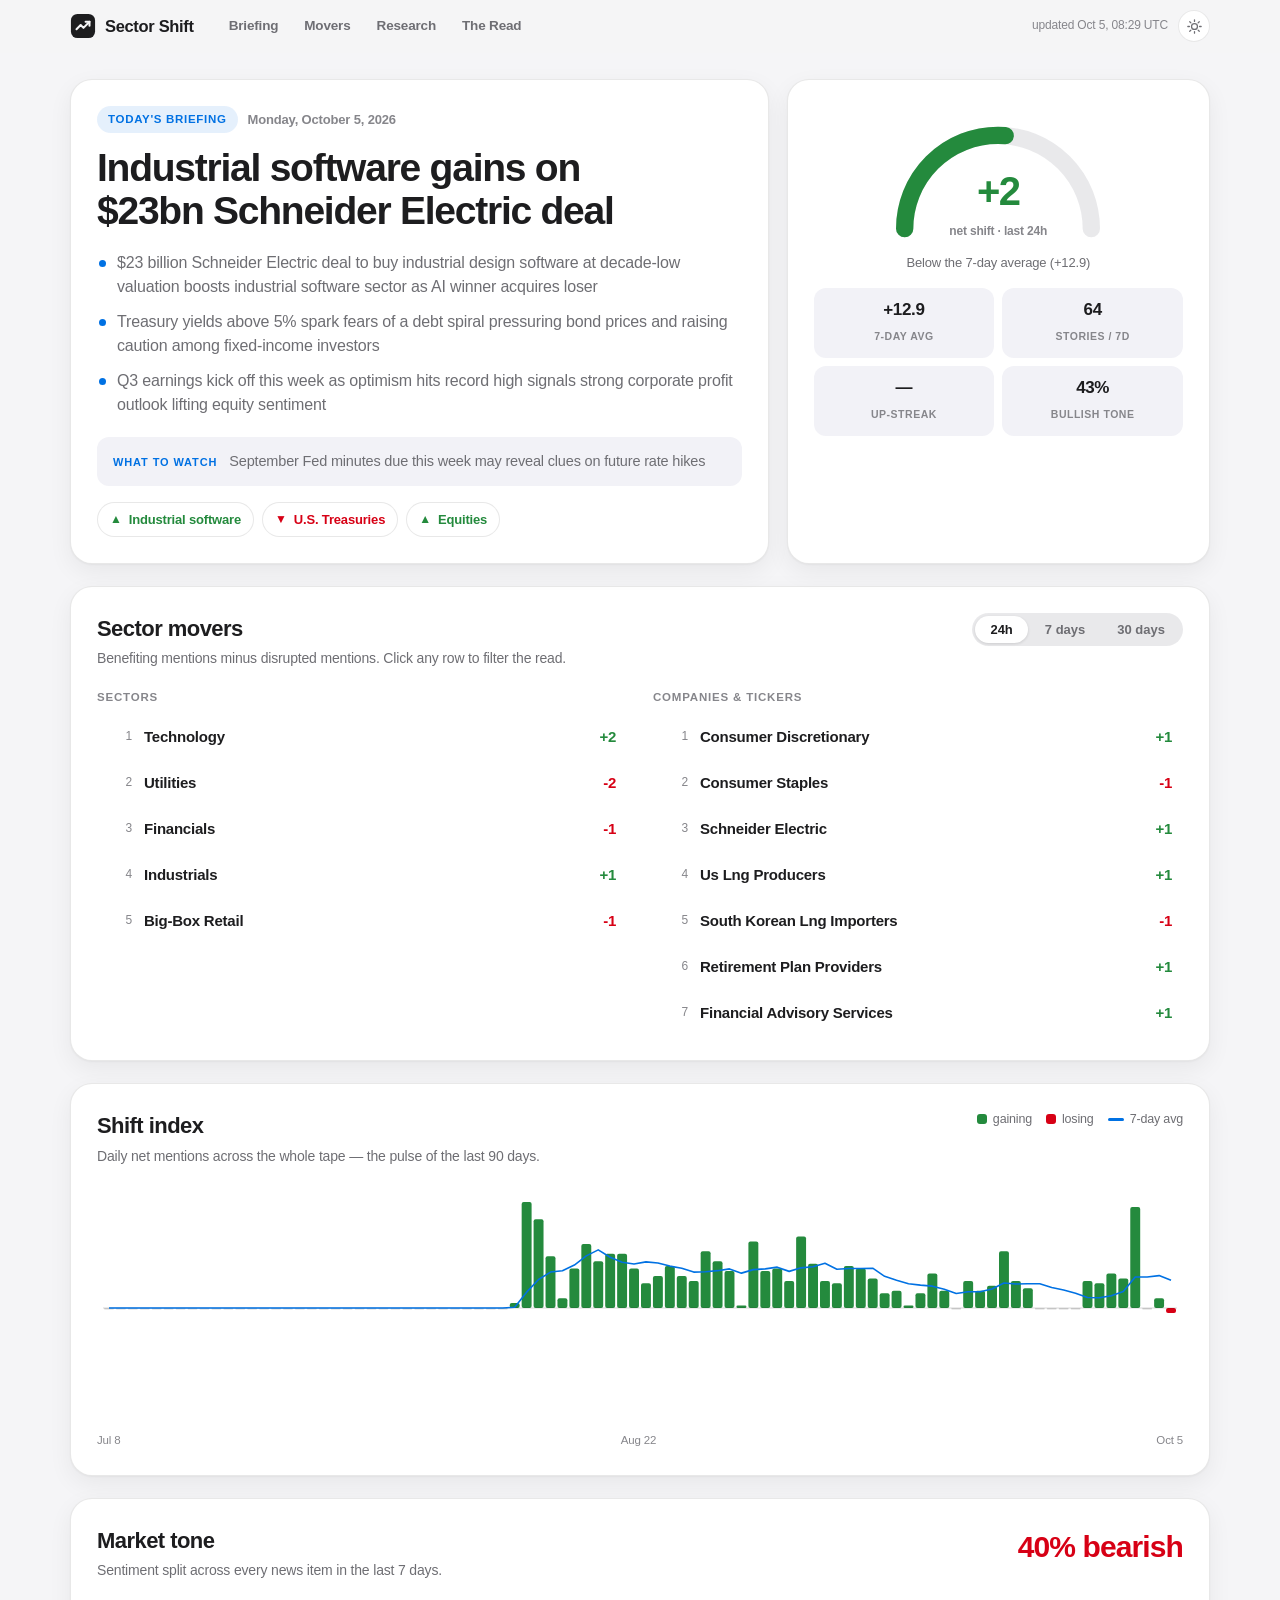
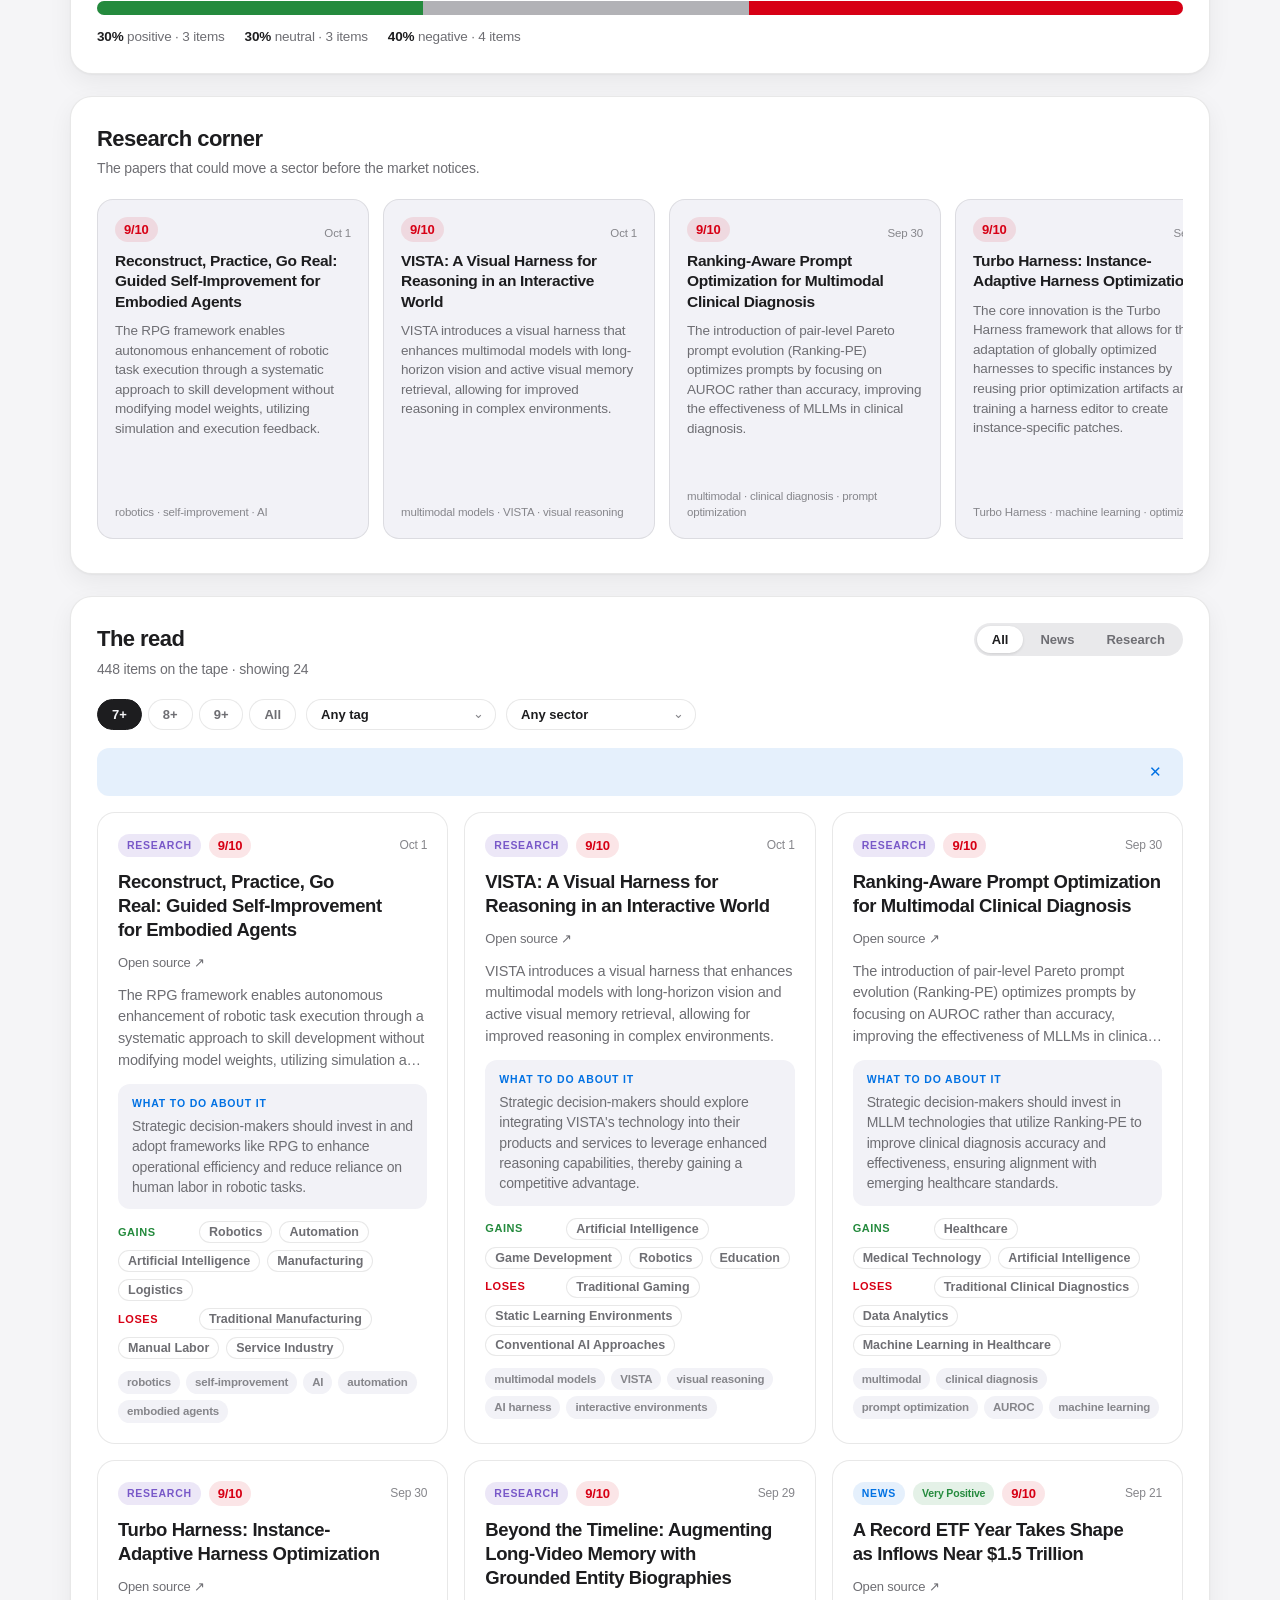
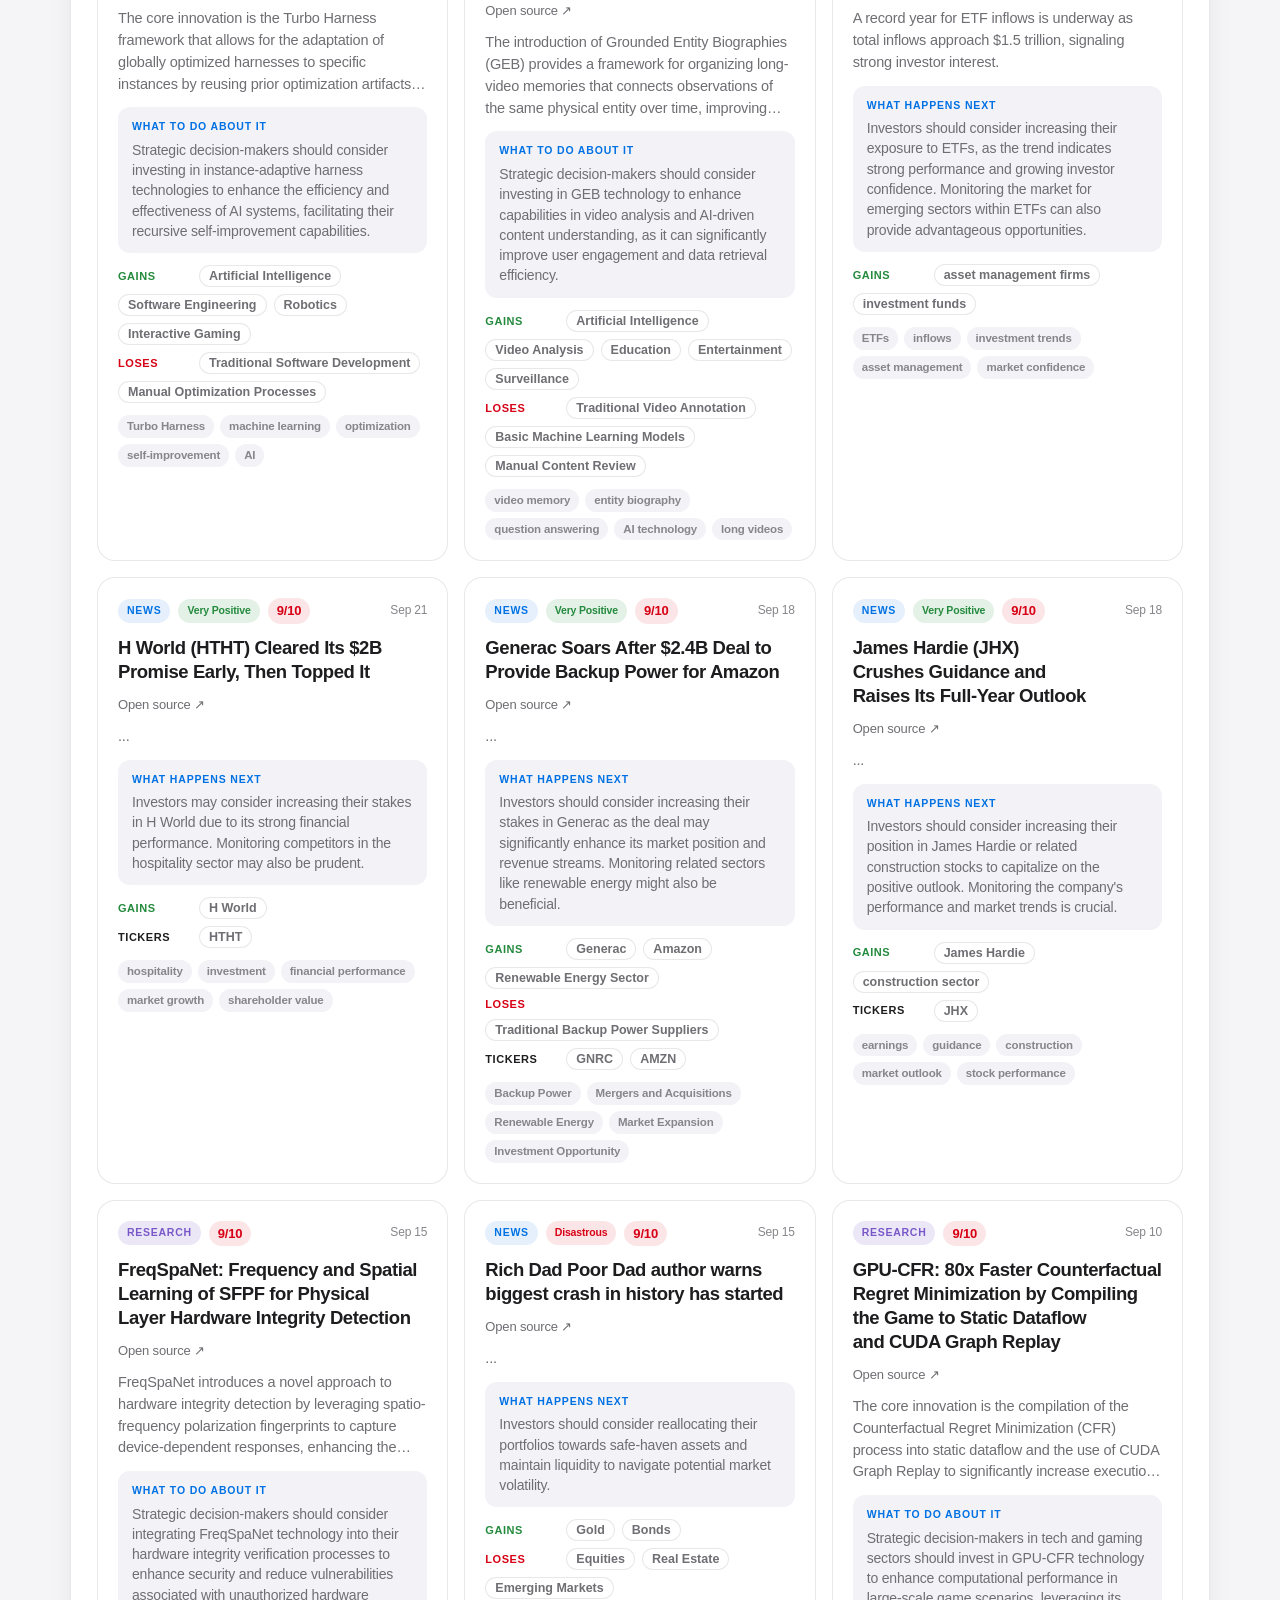
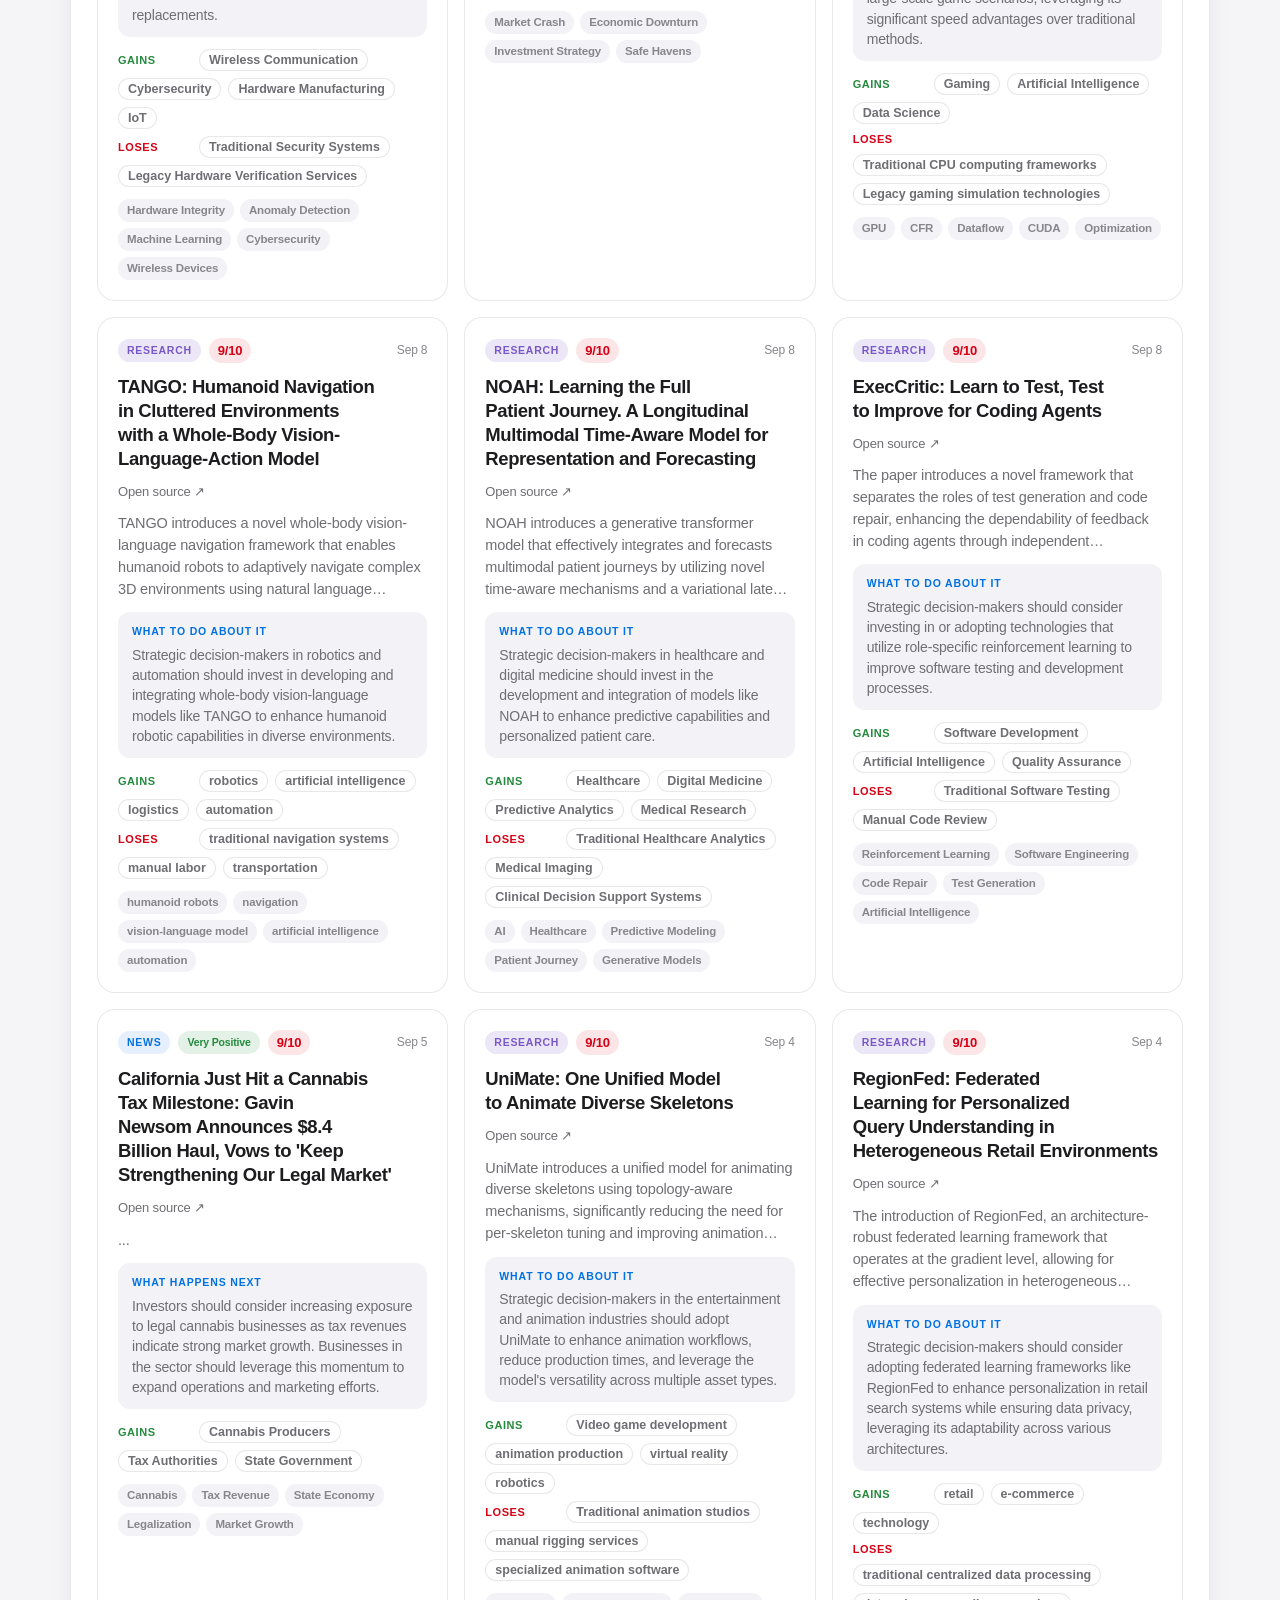
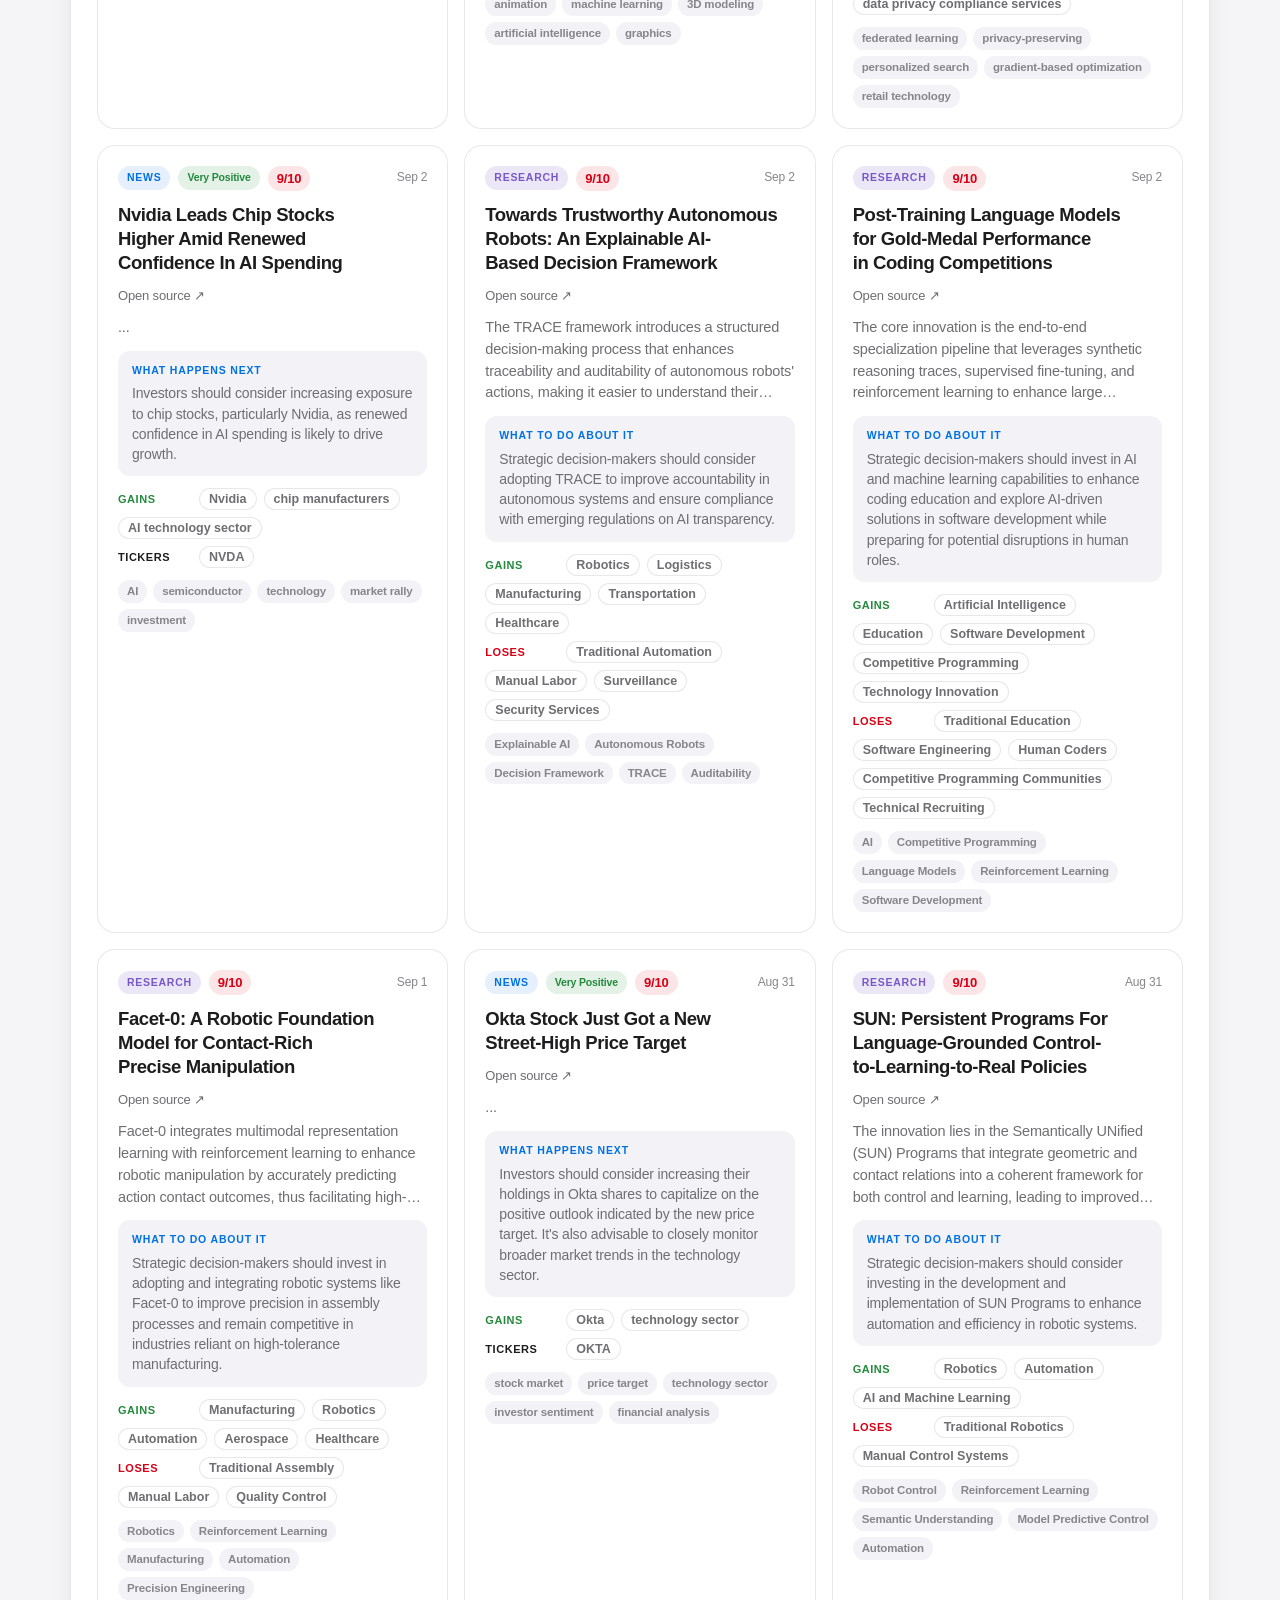
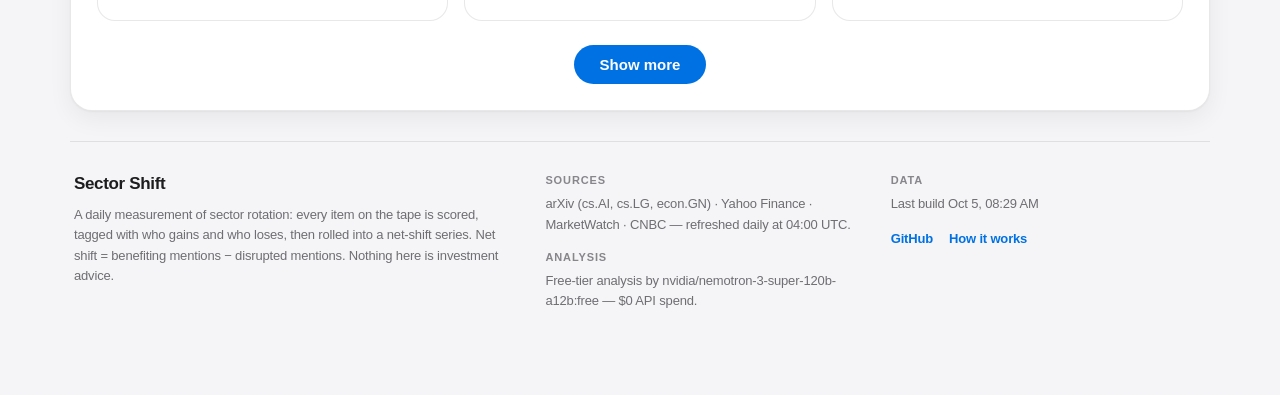
==== commit fc6b6ea8: "fix: anchor the read to a rolling 24-hour window calendar-today only captured the 8 hours since the " ====
--- a/public/index.html
+++ b/public/index.html
@@ -86,7 +86,7 @@
                     <p class="panel-sub">Benefiting mentions minus disrupted mentions. Click any row to filter the read.</p>
                 </div>
                 <div class="segmented" id="range-seg" role="tablist" aria-label="Range">
-                    <button class="seg active" data-range="1" role="tab">Today</button>
+                    <button class="seg active" data-range="1" role="tab">24h</button>
                     <button class="seg" data-range="7" role="tab">7 days</button>
                     <button class="seg" data-range="30" role="tab">30 days</button>
                 </div>
